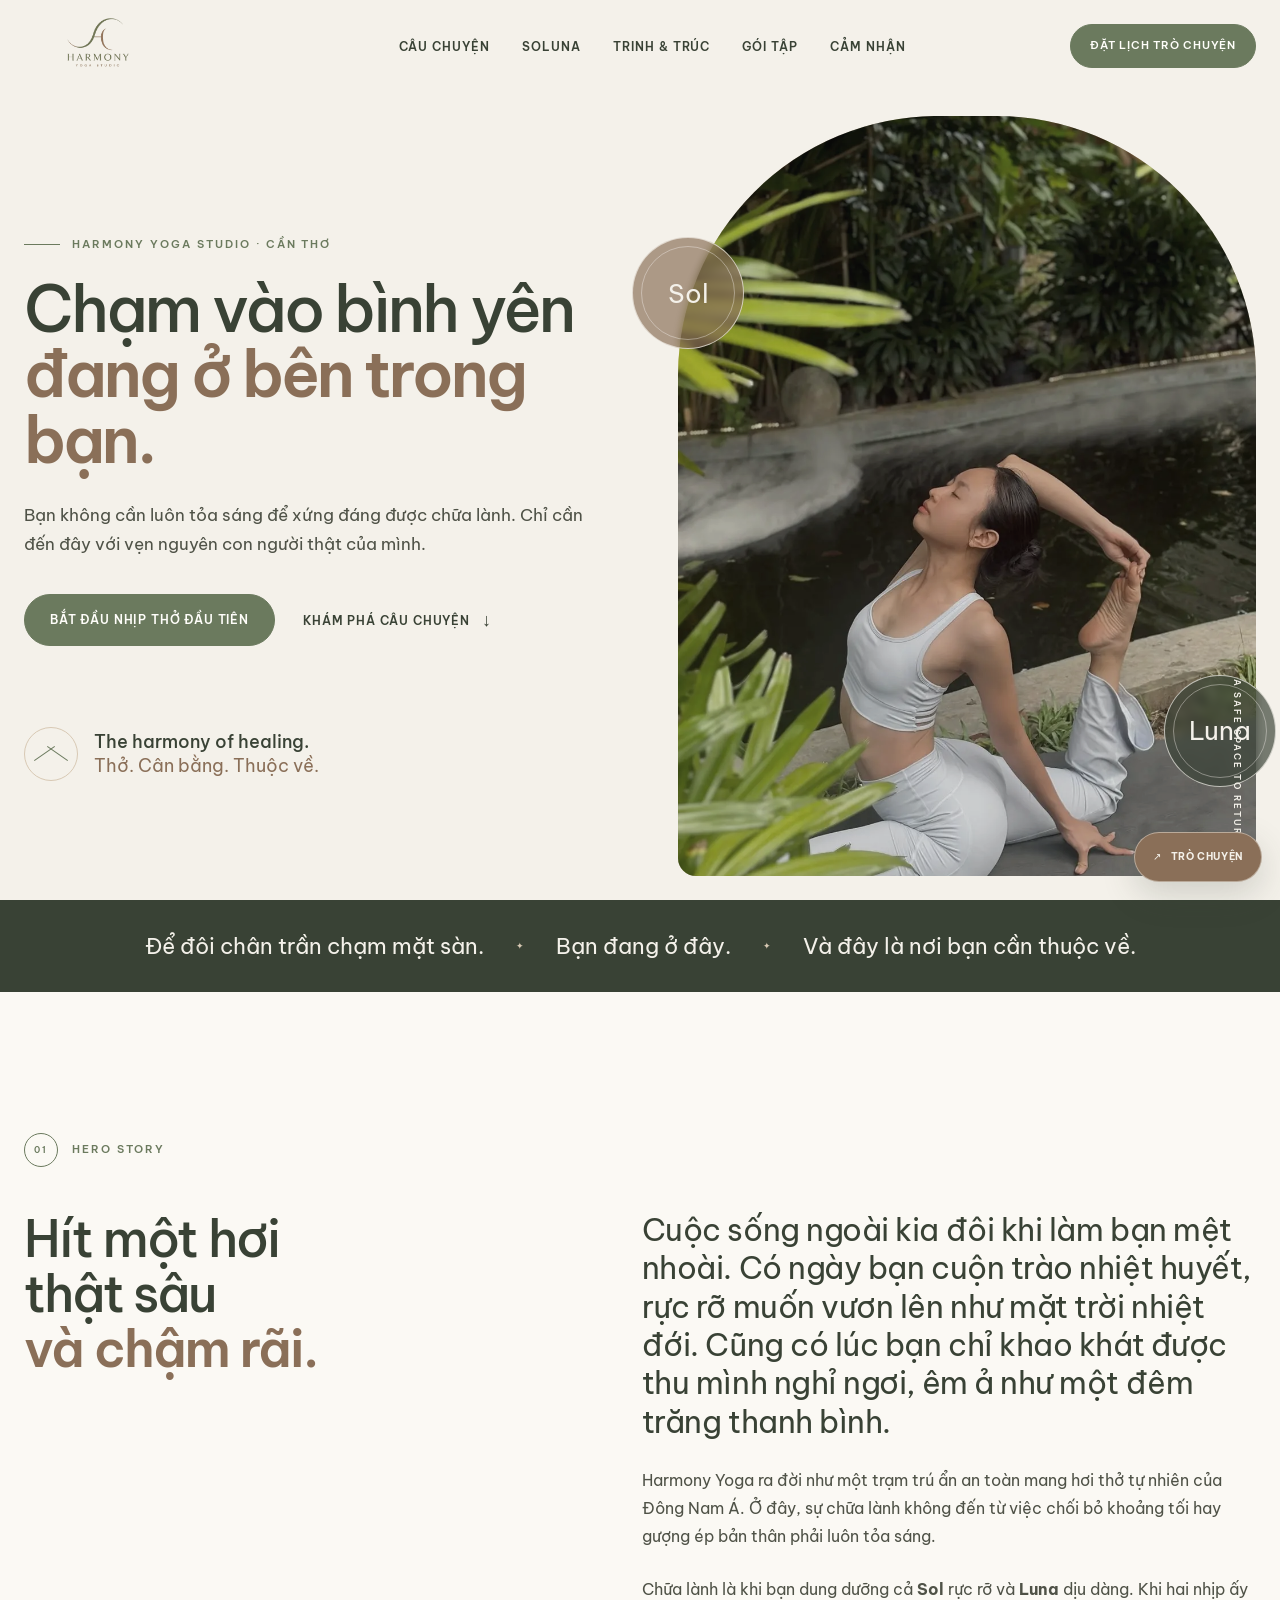
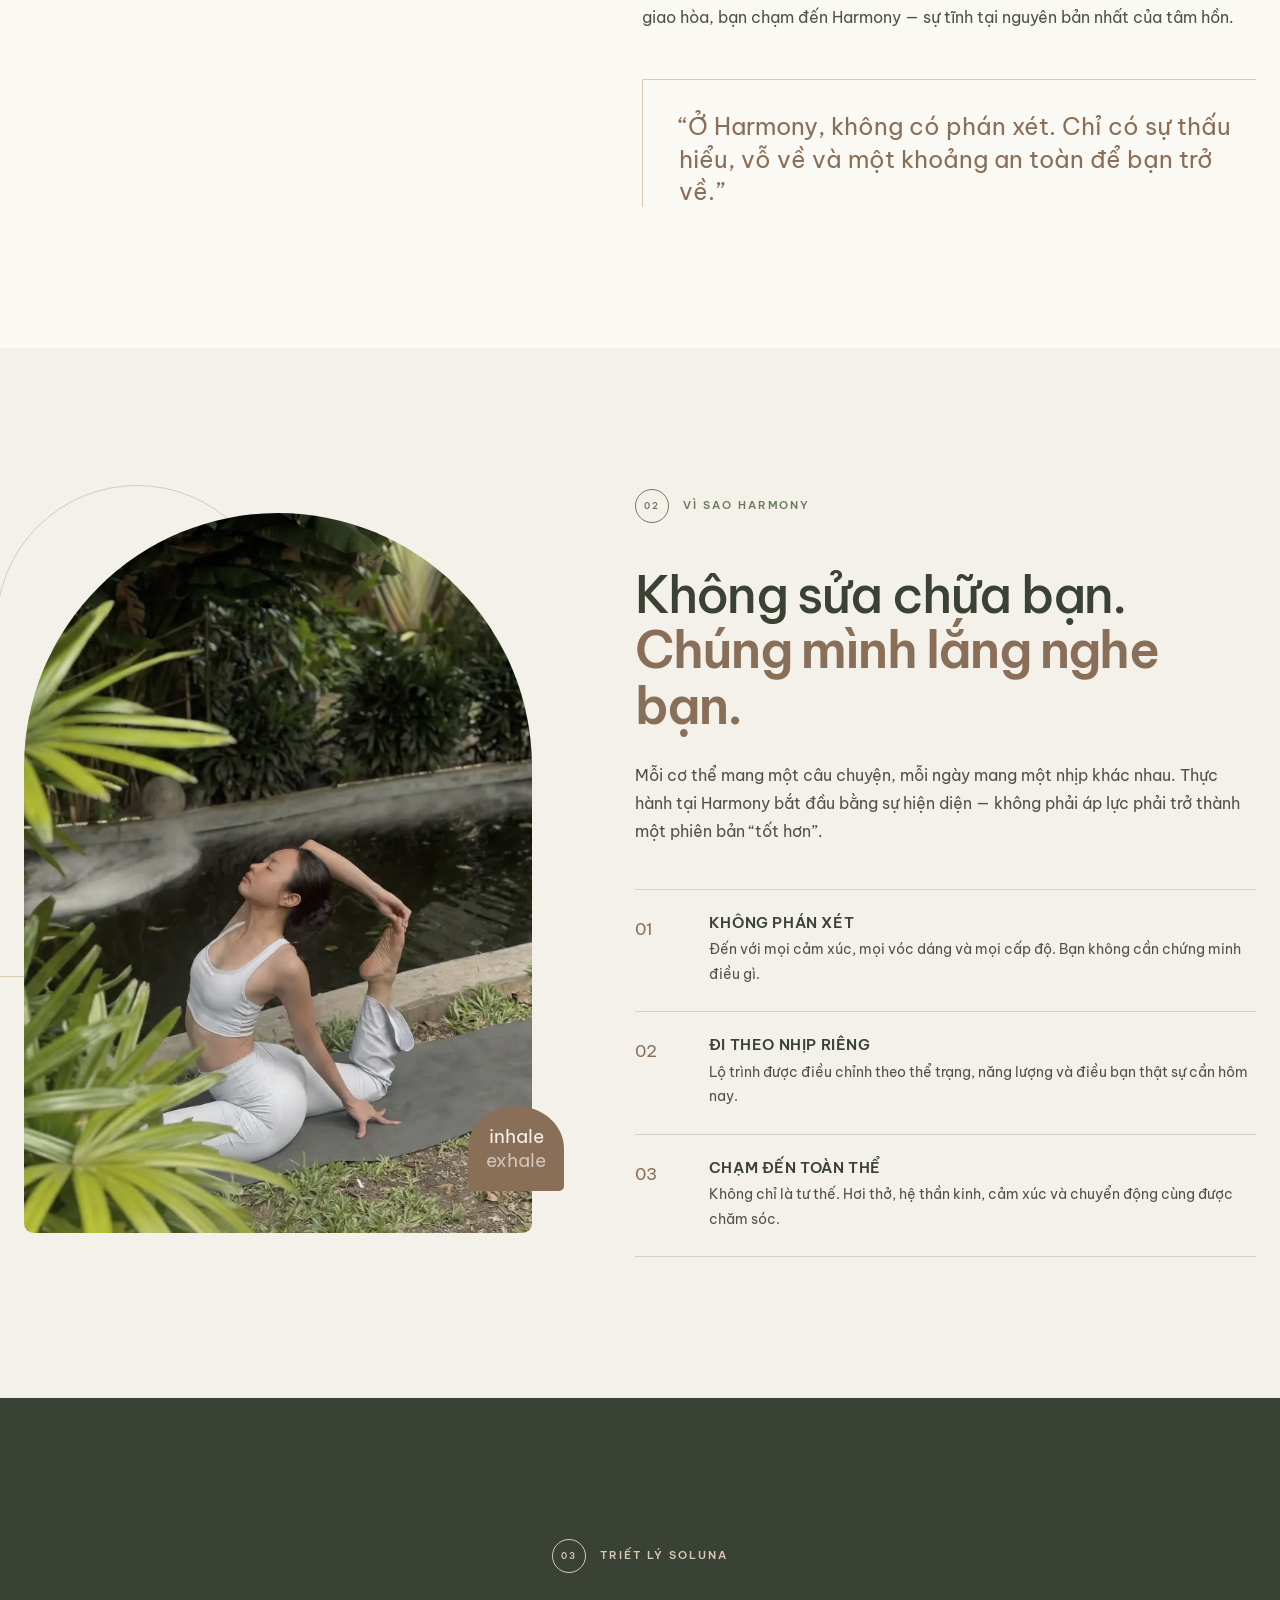
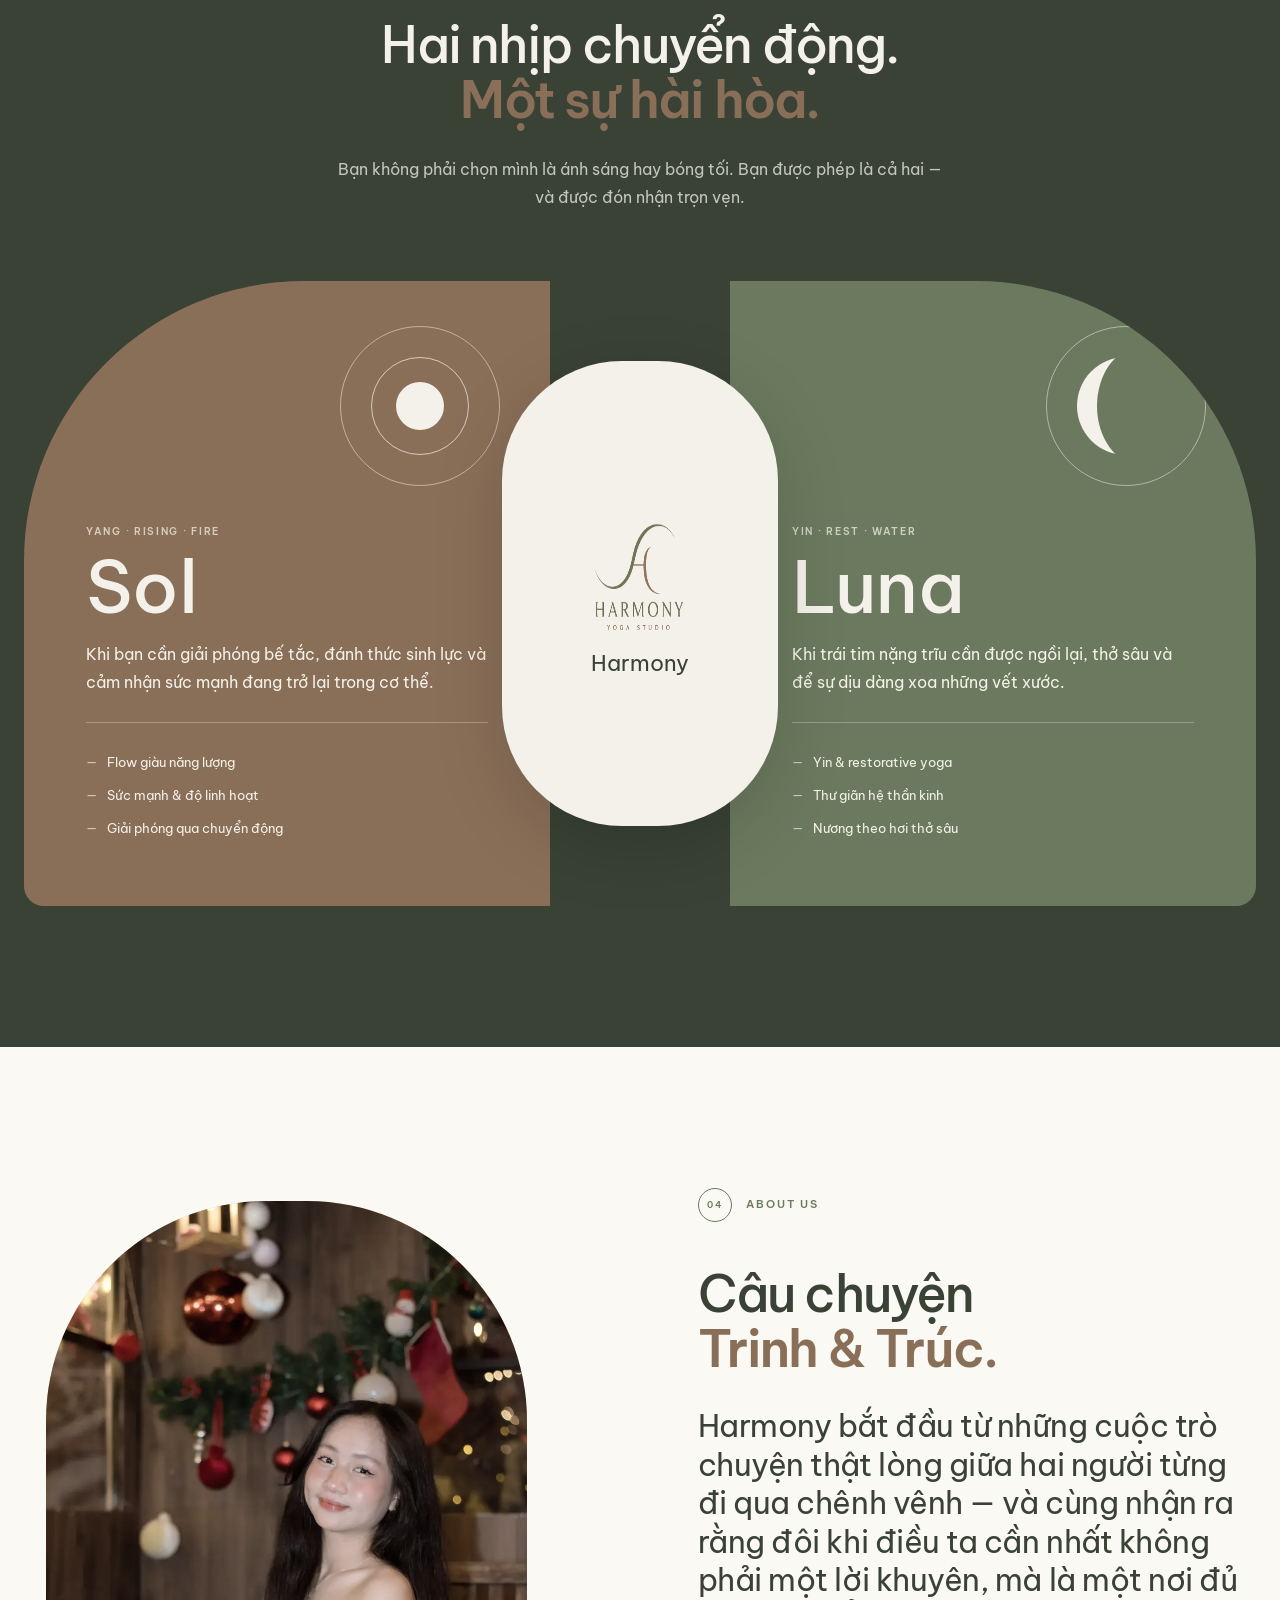
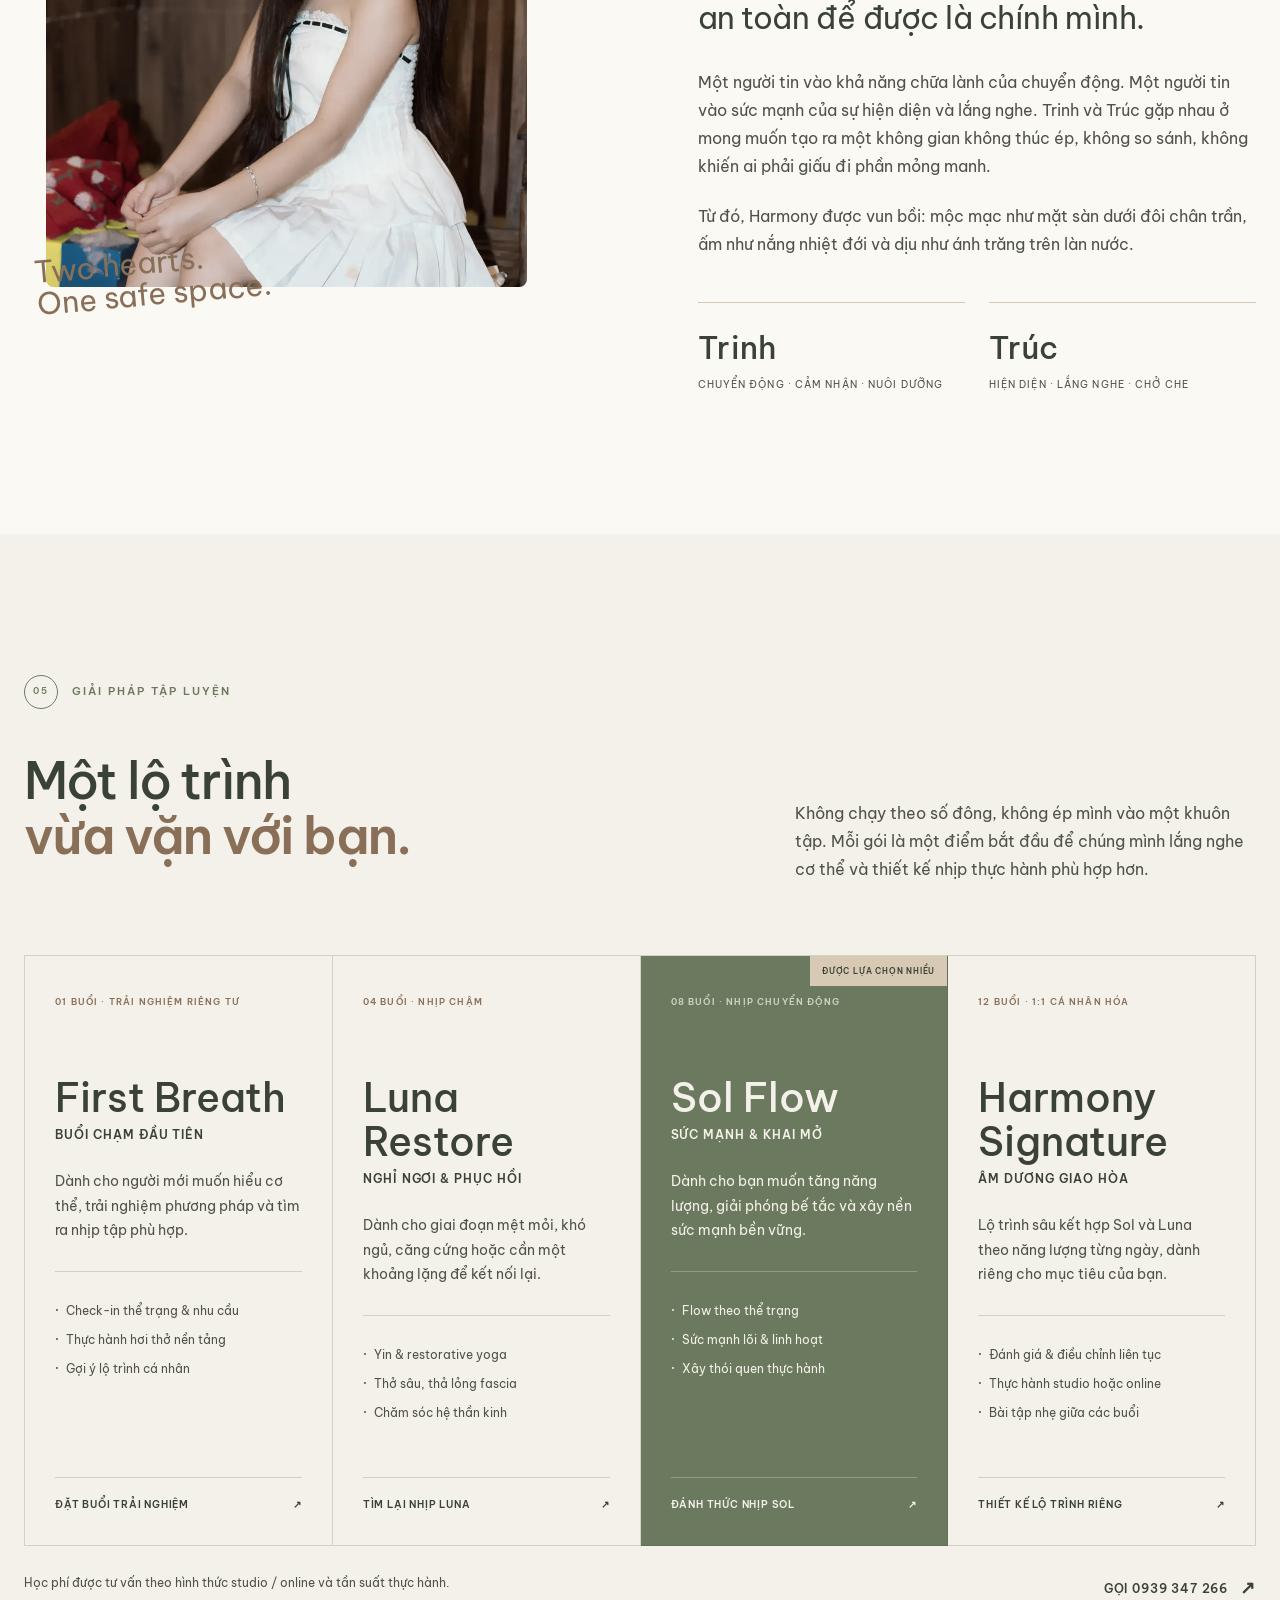
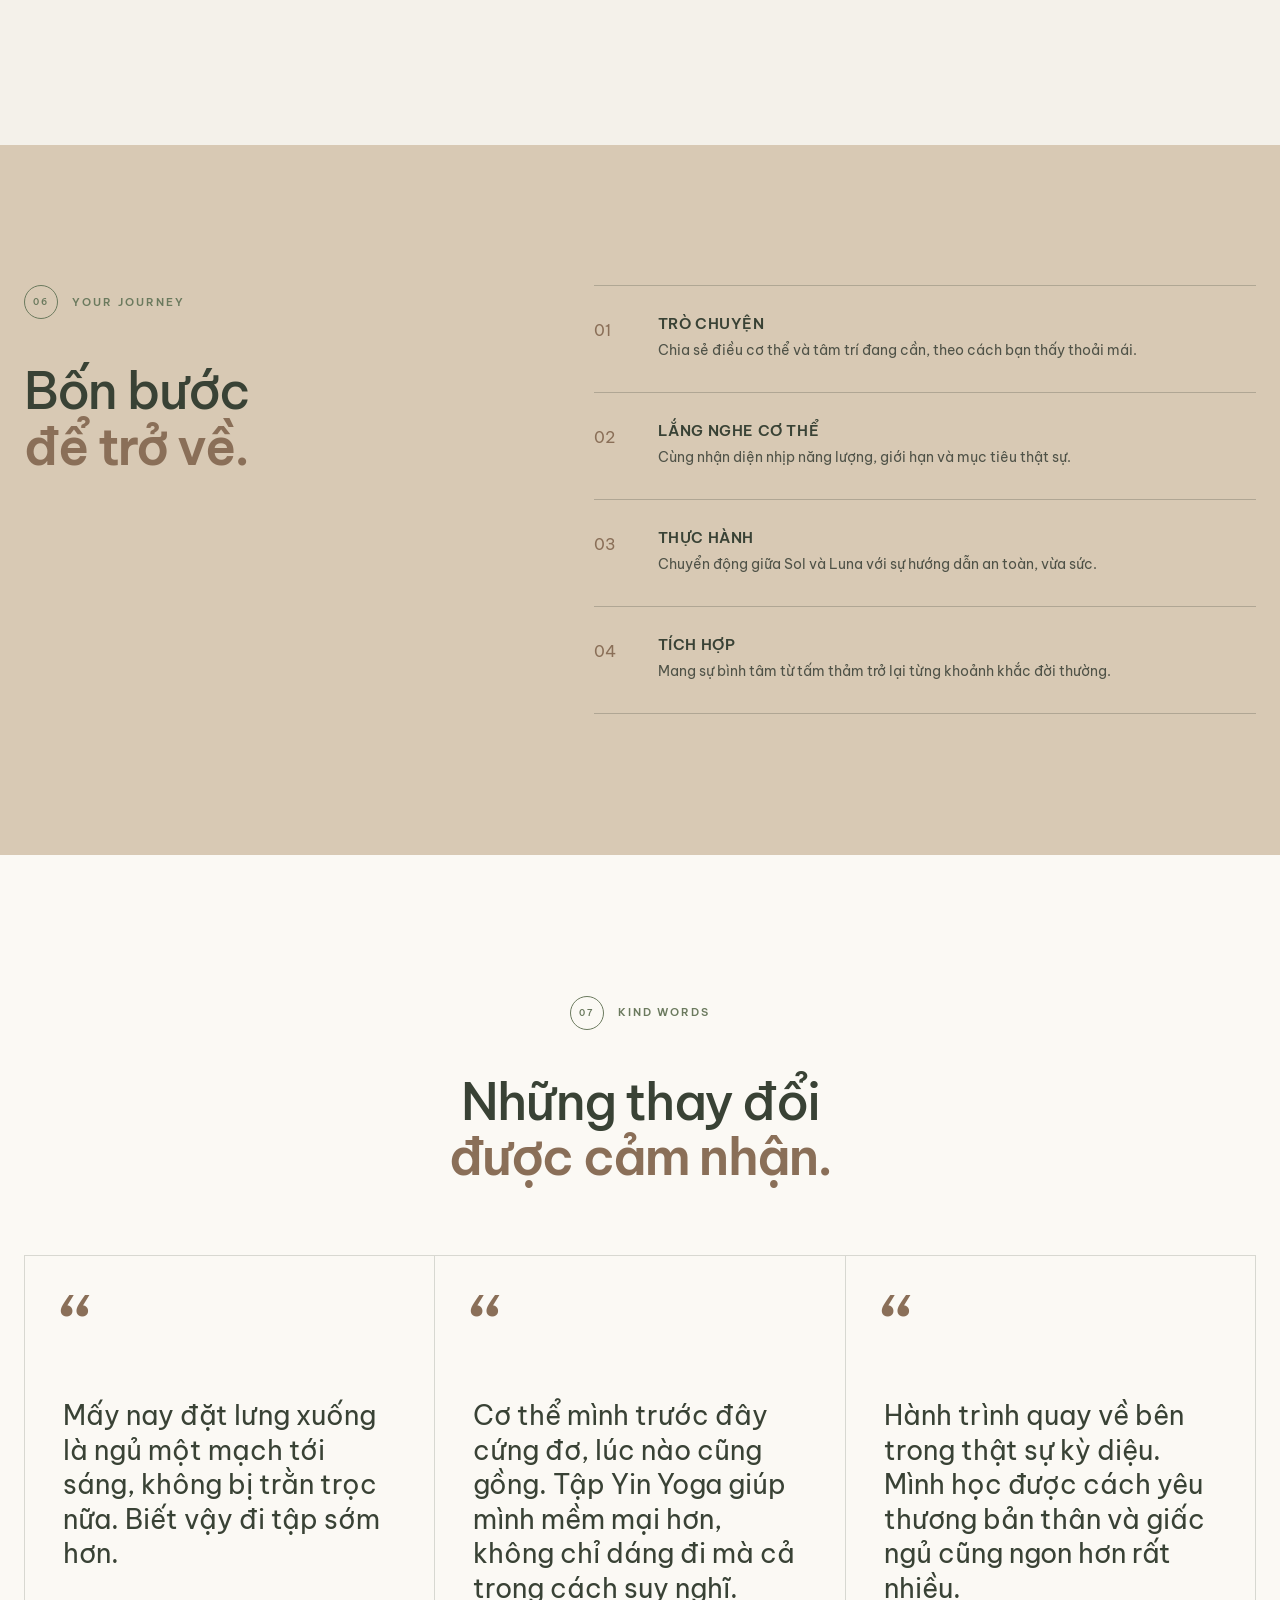
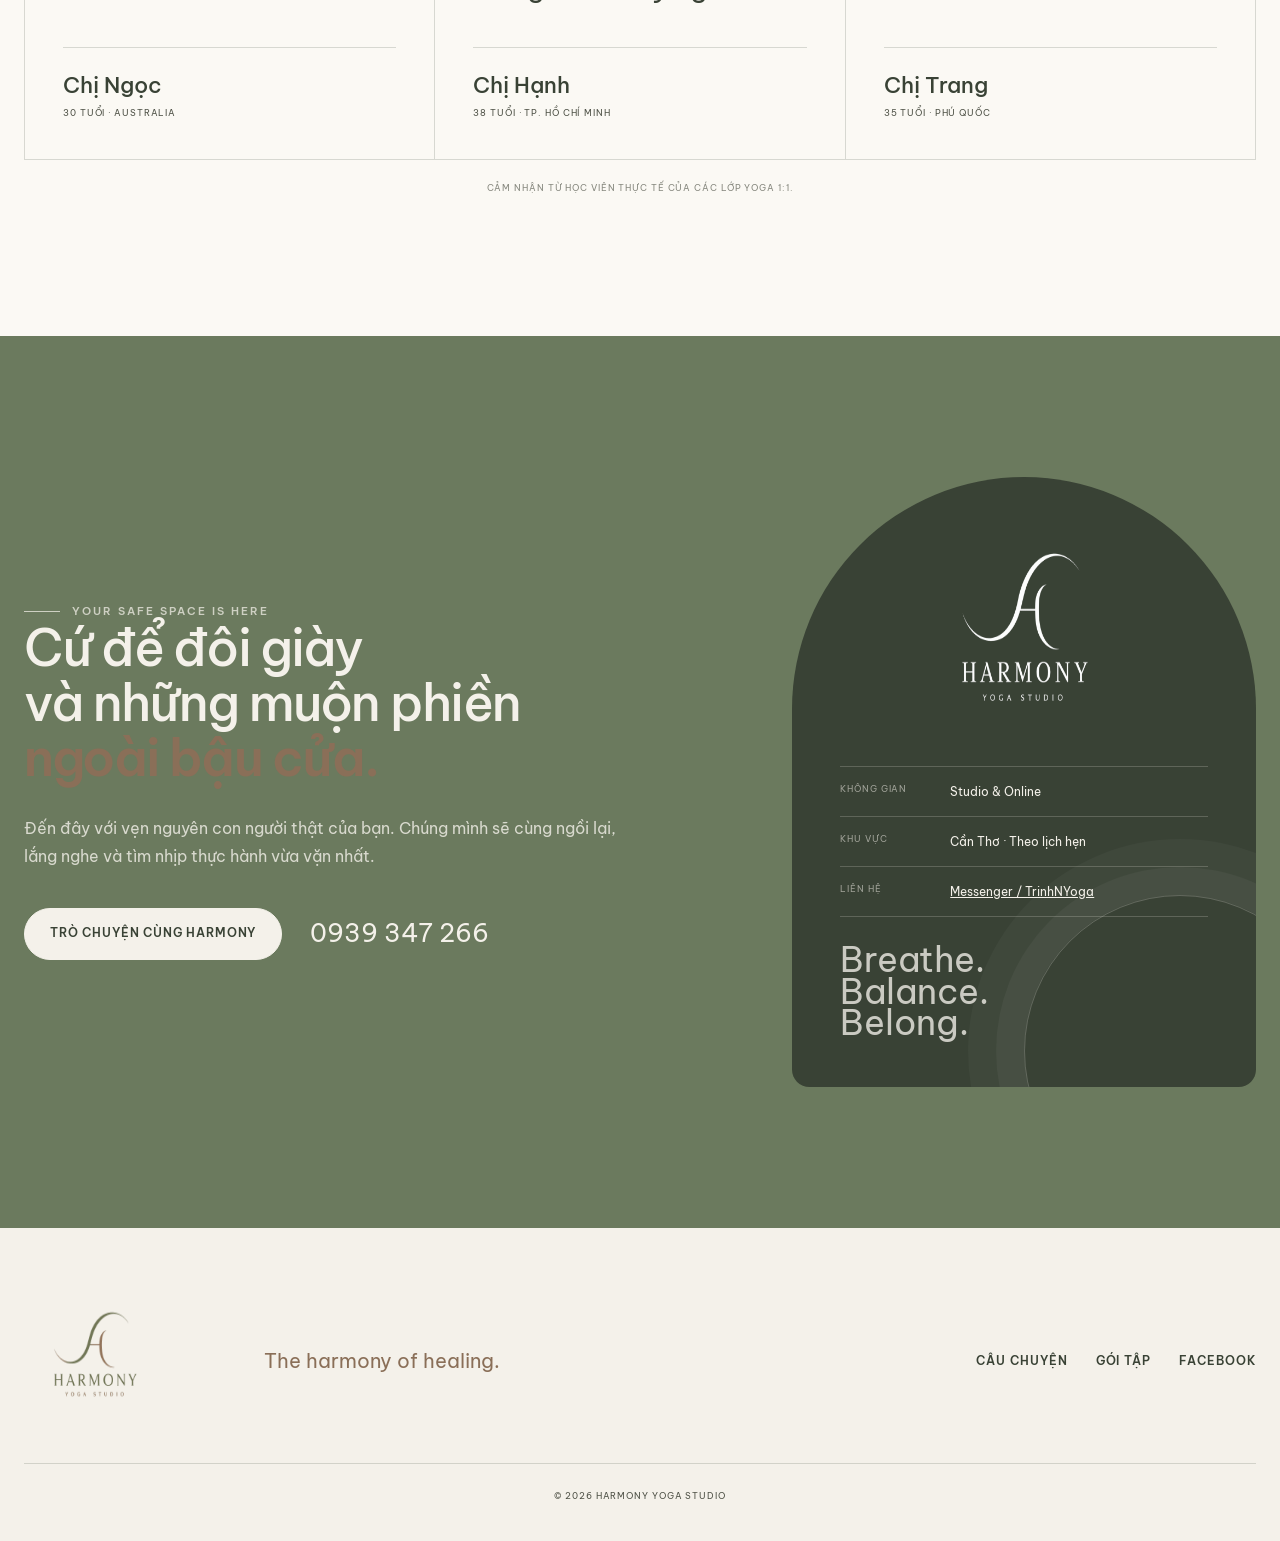
==== harmony-yoga-studio/index.html @ fa98ac78 "Move Harmony Yoga to correct route and update typography" ====
<!DOCTYPE html>
<html lang="vi">
<head>
  <meta charset="utf-8">
  <meta name="viewport" content="width=device-width, initial-scale=1">
  <meta name="theme-color" content="#6B7A5E">
  <meta name="robots" content="index, follow">

  <title>Harmony Yoga Studio | The harmony of healing</title>
  <meta name="description" content="Harmony Yoga là không gian chữa lành an toàn tại Cần Thơ, nơi Sol và Luna giao hòa qua yoga, hơi thở và những lộ trình tập luyện được thiết kế theo nhịp riêng của bạn.">
  <meta name="keywords" content="Harmony Yoga Studio, yoga chữa lành Cần Thơ, yoga 1 kèm 1, Yin Yoga, Soluna, yoga cho người mới">
  <link rel="canonical" href="https://diemtrinh.vercel.app/harmony-yoga-studio">

  <meta property="og:type" content="website">
  <meta property="og:locale" content="vi_VN">
  <meta property="og:title" content="Harmony Yoga Studio — The harmony of healing">
  <meta property="og:description" content="Một trạm trú ẩn an toàn để bạn thở, chuyển động và trở về với sự hài hòa bên trong.">
  <meta property="og:url" content="https://diemtrinh.vercel.app/harmony-yoga-studio">
  <meta property="og:image" content="https://raw.githubusercontent.com/bietdoitinhnhue/diemtrinh/main/harmony-yoga-studio/assets/harmony-meditation.webp">
  <meta name="twitter:card" content="summary_large_image">

  <link rel="icon" href="/harmony-yoga-studio/assets/harmony-logo-positive.png" type="image/png">
  <link rel="preconnect" href="https://fonts.googleapis.com">
  <link rel="preconnect" href="https://fonts.gstatic.com" crossorigin>
  <link href="https://fonts.googleapis.com/css2?family=Be+Vietnam+Pro:ital,wght@0,300;0,400;0,500;0,600;0,700;1,400;1,500&display=swap" rel="stylesheet">
  <link rel="stylesheet" href="/harmony-yoga-studio/styles.css">

  <script type="application/ld+json">
  {
    "@context": "https://schema.org",
    "@type": "HealthClub",
    "name": "Harmony Yoga Studio",
    "description": "Không gian yoga và chữa lành theo tinh thần Soluna, kết hợp nhịp chuyển động giàu năng lượng và thực hành phục hồi dịu dàng.",
    "url": "https://diemtrinh.vercel.app/harmony-yoga-studio",
    "telephone": "+84939347266",
    "image": "https://raw.githubusercontent.com/bietdoitinhnhue/diemtrinh/main/harmony-yoga-studio/assets/harmony-meditation.webp",
    "address": {
      "@type": "PostalAddress",
      "addressLocality": "Cần Thơ",
      "addressCountry": "VN"
    },
    "sameAs": ["https://www.facebook.com/TrinhNYoga"]
  }
  </script>
</head>
<body>
  <a class="skip-link" href="#main">Đi đến nội dung chính</a>

  <header class="site-header" data-header>
    <div class="header-inner">
      <a class="brand" href="#home" aria-label="Harmony Yoga Studio - về đầu trang">
        <img src="/harmony-yoga-studio/assets/harmony-logo-positive.png" alt="Harmony Yoga Studio" width="180" height="118">
      </a>

      <nav class="desktop-nav" aria-label="Điều hướng chính">
        <a href="#story">Câu chuyện</a>
        <a href="#soluna">Soluna</a>
        <a href="#about">Trinh &amp; Trúc</a>
        <a href="#practice">Gói tập</a>
        <a href="#voices">Cảm nhận</a>
      </nav>

      <a class="button button-small header-cta" href="https://m.me/TrinhNYoga" target="_blank" rel="noopener noreferrer">Đặt lịch trò chuyện</a>

      <button class="menu-button" type="button" aria-expanded="false" aria-controls="mobile-menu" data-menu-button>
        <span class="sr-only">Mở menu</span>
        <span></span><span></span>
      </button>
    </div>

    <div class="mobile-menu" id="mobile-menu" data-mobile-menu>
      <a href="#story">Câu chuyện</a>
      <a href="#soluna">Soluna</a>
      <a href="#about">Trinh &amp; Trúc</a>
      <a href="#practice">Gói tập</a>
      <a href="#voices">Cảm nhận</a>
      <a class="button" href="https://m.me/TrinhNYoga" target="_blank" rel="noopener noreferrer">Đặt lịch trò chuyện</a>
    </div>
  </header>

  <main id="main">
    <section class="hero" id="home">
      <div class="hero-copy reveal">
        <p class="eyebrow"><span></span> Harmony Yoga Studio · Cần Thơ</p>
        <h1>Chạm vào bình yên<br><em>đang ở bên trong bạn.</em></h1>
        <p class="hero-lead">Bạn không cần luôn tỏa sáng để xứng đáng được chữa lành. Chỉ cần đến đây với vẹn nguyên con người thật của mình.</p>
        <div class="hero-actions">
          <a class="button" href="https://m.me/TrinhNYoga" target="_blank" rel="noopener noreferrer">Bắt đầu nhịp thở đầu tiên</a>
          <a class="text-link" href="#story">Khám phá câu chuyện <span aria-hidden="true">↓</span></a>
        </div>
        <div class="hero-note">
          <span class="breath-mark" aria-hidden="true"></span>
          <p><strong>The harmony of healing.</strong><br>Thở. Cân bằng. Thuộc về.</p>
        </div>
      </div>

      <div class="hero-visual reveal reveal-delay">
        <div class="hero-image-wrap">
          <img src="/harmony-yoga-studio/assets/harmony-hero.webp" alt="Thực hành yoga giữa không gian cây xanh" width="1200" height="1800" fetchpriority="high">
          <div class="image-wash" aria-hidden="true"></div>
        </div>
        <div class="orbit orbit-sol" aria-hidden="true"><span>Sol</span></div>
        <div class="orbit orbit-luna" aria-hidden="true"><span>Luna</span></div>
        <p class="vertical-caption">A SAFE SPACE TO RETURN</p>
      </div>
    </section>

    <section class="intro-strip" aria-label="Tuyên ngôn Harmony">
      <p>Để đôi chân trần chạm mặt sàn.</p>
      <span aria-hidden="true">✦</span>
      <p>Bạn đang ở đây.</p>
      <span aria-hidden="true">✦</span>
      <p>Và đây là nơi bạn cần thuộc về.</p>
    </section>

    <section class="story section" id="story">
      <div class="section-kicker reveal"><span>01</span> Hero story</div>
      <div class="story-grid">
        <div class="story-heading reveal">
          <h2>Hít một hơi<br>thật sâu<br><em>và chậm rãi.</em></h2>
        </div>
        <div class="story-copy reveal reveal-delay">
          <p class="lead-paragraph">Cuộc sống ngoài kia đôi khi làm bạn mệt nhoài. Có ngày bạn cuộn trào nhiệt huyết, rực rỡ muốn vươn lên như mặt trời nhiệt đới. Cũng có lúc bạn chỉ khao khát được thu mình nghỉ ngơi, êm ả như một đêm trăng thanh bình.</p>
          <p>Harmony Yoga ra đời như một trạm trú ẩn an toàn mang hơi thở tự nhiên của Đông Nam Á. Ở đây, sự chữa lành không đến từ việc chối bỏ khoảng tối hay gượng ép bản thân phải luôn tỏa sáng.</p>
          <p>Chữa lành là khi bạn dung dưỡng cả <strong>Sol</strong> rực rỡ và <strong>Luna</strong> dịu dàng. Khi hai nhịp ấy giao hòa, bạn chạm đến Harmony — sự tĩnh tại nguyên bản nhất của tâm hồn.</p>
          <blockquote>“Ở Harmony, không có phán xét. Chỉ có sự thấu hiểu, vỗ về và một khoảng an toàn để bạn trở về.”</blockquote>
        </div>
      </div>
    </section>

    <section class="why section" id="why">
      <div class="why-image reveal">
        <img src="/harmony-yoga-studio/assets/harmony-meditation.webp" alt="Ngồi thiền giữa khu vườn tự nhiên" width="1400" height="1400" loading="lazy">
        <div class="why-image-note"><span>inhale</span><span>exhale</span></div>
      </div>
      <div class="why-content">
        <div class="section-kicker reveal"><span>02</span> Vì sao Harmony</div>
        <h2 class="reveal">Không sửa chữa bạn.<br><em>Chúng mình lắng nghe bạn.</em></h2>
        <p class="why-intro reveal">Mỗi cơ thể mang một câu chuyện, mỗi ngày mang một nhịp khác nhau. Thực hành tại Harmony bắt đầu bằng sự hiện diện — không phải áp lực phải trở thành một phiên bản “tốt hơn”.</p>

        <div class="values-list">
          <article class="value reveal">
            <span class="value-number">01</span>
            <div><h3>Không phán xét</h3><p>Đến với mọi cảm xúc, mọi vóc dáng và mọi cấp độ. Bạn không cần chứng minh điều gì.</p></div>
          </article>
          <article class="value reveal">
            <span class="value-number">02</span>
            <div><h3>Đi theo nhịp riêng</h3><p>Lộ trình được điều chỉnh theo thể trạng, năng lượng và điều bạn thật sự cần hôm nay.</p></div>
          </article>
          <article class="value reveal">
            <span class="value-number">03</span>
            <div><h3>Chạm đến toàn thể</h3><p>Không chỉ là tư thế. Hơi thở, hệ thần kinh, cảm xúc và chuyển động cùng được chăm sóc.</p></div>
          </article>
        </div>
      </div>
    </section>

    <section class="soluna section" id="soluna">
      <div class="soluna-heading reveal">
        <div class="section-kicker"><span>03</span> Triết lý Soluna</div>
        <h2>Hai nhịp chuyển động.<br><em>Một sự hài hòa.</em></h2>
        <p>Bạn không phải chọn mình là ánh sáng hay bóng tối. Bạn được phép là cả hai — và được đón nhận trọn vẹn.</p>
      </div>

      <div class="soluna-panels">
        <article class="energy-panel panel-sol reveal">
          <div class="celestial sun" aria-hidden="true"><span></span></div>
          <p class="panel-label">Yang · Rising · Fire</p>
          <h3>Sol</h3>
          <p>Khi bạn cần giải phóng bế tắc, đánh thức sinh lực và cảm nhận sức mạnh đang trở lại trong cơ thể.</p>
          <ul>
            <li>Flow giàu năng lượng</li>
            <li>Sức mạnh &amp; độ linh hoạt</li>
            <li>Giải phóng qua chuyển động</li>
          </ul>
        </article>

        <div class="soluna-center reveal" aria-hidden="true">
          <img src="/harmony-yoga-studio/assets/harmony-logo-positive.png" alt="" width="240" height="158" loading="lazy">
          <span>Harmony</span>
        </div>

        <article class="energy-panel panel-luna reveal reveal-delay">
          <div class="celestial moon" aria-hidden="true"><span></span></div>
          <p class="panel-label">Yin · Rest · Water</p>
          <h3>Luna</h3>
          <p>Khi trái tim nặng trĩu cần được ngồi lại, thở sâu và để sự dịu dàng xoa những vết xước.</p>
          <ul>
            <li>Yin &amp; restorative yoga</li>
            <li>Thư giãn hệ thần kinh</li>
            <li>Nương theo hơi thở sâu</li>
          </ul>
        </article>
      </div>
    </section>

    <section class="about section" id="about">
      <div class="about-collage reveal">
        <div class="portrait portrait-main"><img src="/harmony-yoga-studio/assets/trinh-portrait.webp" alt="Chân dung người sáng lập Harmony Yoga" width="900" height="1200" loading="lazy"></div>
        <p class="collage-note">Two hearts.<br>One safe space.</p>
      </div>

      <div class="about-copy">
        <div class="section-kicker reveal"><span>04</span> About us</div>
        <h2 class="reveal">Câu chuyện<br><em>Trinh &amp; Trúc.</em></h2>
        <p class="lead-paragraph reveal">Harmony bắt đầu từ những cuộc trò chuyện thật lòng giữa hai người từng đi qua chênh vênh — và cùng nhận ra rằng đôi khi điều ta cần nhất không phải một lời khuyên, mà là một nơi đủ an toàn để được là chính mình.</p>
        <p class="reveal">Một người tin vào khả năng chữa lành của chuyển động. Một người tin vào sức mạnh của sự hiện diện và lắng nghe. Trinh và Trúc gặp nhau ở mong muốn tạo ra một không gian không thúc ép, không so sánh, không khiến ai phải giấu đi phần mỏng manh.</p>
        <p class="reveal">Từ đó, Harmony được vun bồi: mộc mạc như mặt sàn dưới đôi chân trần, ấm như nắng nhiệt đới và dịu như ánh trăng trên làn nước.</p>

        <div class="founder-signatures reveal">
          <div><strong>Trinh</strong><span>Chuyển động · Cảm nhận · Nuôi dưỡng</span></div>
          <div><strong>Trúc</strong><span>Hiện diện · Lắng nghe · Chở che</span></div>
        </div>
      </div>
    </section>

    <section class="practice section" id="practice">
      <div class="practice-header reveal">
        <div>
          <div class="section-kicker"><span>05</span> Giải pháp tập luyện</div>
          <h2>Một lộ trình<br><em>vừa vặn với bạn.</em></h2>
        </div>
        <p>Không chạy theo số đông, không ép mình vào một khuôn tập. Mỗi gói là một điểm bắt đầu để chúng mình lắng nghe cơ thể và thiết kế nhịp thực hành phù hợp hơn.</p>
      </div>

      <div class="program-grid">
        <article class="program-card reveal">
          <p class="program-meta">01 buổi · Trải nghiệm riêng tư</p>
          <h3>First Breath</h3>
          <p class="program-subtitle">Buổi chạm đầu tiên</p>
          <p>Dành cho người mới muốn hiểu cơ thể, trải nghiệm phương pháp và tìm ra nhịp tập phù hợp.</p>
          <ul>
            <li>Check-in thể trạng &amp; nhu cầu</li>
            <li>Thực hành hơi thở nền tảng</li>
            <li>Gợi ý lộ trình cá nhân</li>
          </ul>
          <a href="https://m.me/TrinhNYoga" target="_blank" rel="noopener noreferrer">Đặt buổi trải nghiệm <span>↗</span></a>
        </article>

        <article class="program-card reveal">
          <p class="program-meta">04 buổi · Nhịp chậm</p>
          <h3>Luna Restore</h3>
          <p class="program-subtitle">Nghỉ ngơi &amp; phục hồi</p>
          <p>Dành cho giai đoạn mệt mỏi, khó ngủ, căng cứng hoặc cần một khoảng lặng để kết nối lại.</p>
          <ul>
            <li>Yin &amp; restorative yoga</li>
            <li>Thở sâu, thả lỏng fascia</li>
            <li>Chăm sóc hệ thần kinh</li>
          </ul>
          <a href="https://m.me/TrinhNYoga" target="_blank" rel="noopener noreferrer">Tìm lại nhịp Luna <span>↗</span></a>
        </article>

        <article class="program-card program-featured reveal">
          <p class="program-badge">Được lựa chọn nhiều</p>
          <p class="program-meta">08 buổi · Nhịp chuyển động</p>
          <h3>Sol Flow</h3>
          <p class="program-subtitle">Sức mạnh &amp; khai mở</p>
          <p>Dành cho bạn muốn tăng năng lượng, giải phóng bế tắc và xây nền sức mạnh bền vững.</p>
          <ul>
            <li>Flow theo thể trạng</li>
            <li>Sức mạnh lõi &amp; linh hoạt</li>
            <li>Xây thói quen thực hành</li>
          </ul>
          <a href="https://m.me/TrinhNYoga" target="_blank" rel="noopener noreferrer">Đánh thức nhịp Sol <span>↗</span></a>
        </article>

        <article class="program-card reveal">
          <p class="program-meta">12 buổi · 1:1 cá nhân hóa</p>
          <h3>Harmony Signature</h3>
          <p class="program-subtitle">Âm Dương giao hòa</p>
          <p>Lộ trình sâu kết hợp Sol và Luna theo năng lượng từng ngày, dành riêng cho mục tiêu của bạn.</p>
          <ul>
            <li>Đánh giá &amp; điều chỉnh liên tục</li>
            <li>Thực hành studio hoặc online</li>
            <li>Bài tập nhẹ giữa các buổi</li>
          </ul>
          <a href="https://m.me/TrinhNYoga" target="_blank" rel="noopener noreferrer">Thiết kế lộ trình riêng <span>↗</span></a>
        </article>
      </div>

      <div class="pricing-note reveal">
        <span>Học phí được tư vấn theo hình thức studio / online và tần suất thực hành.</span>
        <a class="text-link" href="tel:+84939347266">Gọi&nbsp;0939&nbsp;347&nbsp;266 <span aria-hidden="true">↗</span></a>
      </div>
    </section>

    <section class="journey section" aria-labelledby="journey-title">
      <div class="journey-heading reveal">
        <div class="section-kicker"><span>06</span> Your journey</div>
        <h2 id="journey-title">Bốn bước<br><em>để trở về.</em></h2>
      </div>
      <ol class="journey-list">
        <li class="reveal"><span>01</span><div><h3>Trò chuyện</h3><p>Chia sẻ điều cơ thể và tâm trí đang cần, theo cách bạn thấy thoải mái.</p></div></li>
        <li class="reveal"><span>02</span><div><h3>Lắng nghe cơ thể</h3><p>Cùng nhận diện nhịp năng lượng, giới hạn và mục tiêu thật sự.</p></div></li>
        <li class="reveal"><span>03</span><div><h3>Thực hành</h3><p>Chuyển động giữa Sol và Luna với sự hướng dẫn an toàn, vừa sức.</p></div></li>
        <li class="reveal"><span>04</span><div><h3>Tích hợp</h3><p>Mang sự bình tâm từ tấm thảm trở lại từng khoảnh khắc đời thường.</p></div></li>
      </ol>
    </section>

    <section class="voices section" id="voices">
      <div class="voices-header reveal">
        <div class="section-kicker"><span>07</span> Kind words</div>
        <h2>Những thay đổi<br><em>được cảm nhận.</em></h2>
      </div>

      <div class="testimonial-grid">
        <figure class="testimonial reveal">
          <div class="quote-mark">“</div>
          <blockquote>Mấy nay đặt lưng xuống là ngủ một mạch tới sáng, không bị trằn trọc nữa. Biết vậy đi tập sớm hơn.</blockquote>
          <figcaption><strong>Chị Ngọc</strong><span>30 tuổi · Australia</span></figcaption>
        </figure>
        <figure class="testimonial reveal">
          <div class="quote-mark">“</div>
          <blockquote>Cơ thể mình trước đây cứng đơ, lúc nào cũng gồng. Tập Yin Yoga giúp mình mềm mại hơn, không chỉ dáng đi mà cả trong cách suy nghĩ.</blockquote>
          <figcaption><strong>Chị Hạnh</strong><span>38 tuổi · TP. Hồ Chí Minh</span></figcaption>
        </figure>
        <figure class="testimonial reveal">
          <div class="quote-mark">“</div>
          <blockquote>Hành trình quay về bên trong thật sự kỳ diệu. Mình học được cách yêu thương bản thân và giấc ngủ cũng ngon hơn rất nhiều.</blockquote>
          <figcaption><strong>Chị Trang</strong><span>35 tuổi · Phú Quốc</span></figcaption>
        </figure>
      </div>
      <p class="testimonial-source">Cảm nhận từ học viên thực tế của các lớp yoga 1:1.</p>
    </section>

    <section class="contact section" id="contact">
      <div class="contact-inner">
        <div class="contact-copy reveal">
          <p class="eyebrow light"><span></span> Your safe space is here</p>
          <h2>Cứ để đôi giày<br>và những muộn phiền<br><em>ngoài bậu cửa.</em></h2>
          <p>Đến đây với vẹn nguyên con người thật của bạn. Chúng mình sẽ cùng ngồi lại, lắng nghe và tìm nhịp thực hành vừa vặn nhất.</p>
          <div class="contact-actions">
            <a class="button button-light" href="https://m.me/TrinhNYoga" target="_blank" rel="noopener noreferrer">Trò chuyện cùng Harmony</a>
            <a class="contact-phone" href="tel:+84939347266">0939&nbsp;347&nbsp;266</a>
          </div>
        </div>

        <div class="contact-card reveal reveal-delay">
          <img src="/harmony-yoga-studio/assets/harmony-logo-reverse.png" alt="Harmony Yoga Studio" width="300" height="197" loading="lazy">
          <div class="contact-details">
            <p><span>Không gian</span>Studio &amp; Online</p>
            <p><span>Khu vực</span>Cần Thơ · Theo lịch hẹn</p>
            <p><span>Liên hệ</span><a href="https://m.me/TrinhNYoga" target="_blank" rel="noopener noreferrer">Messenger / TrinhNYoga</a></p>
          </div>
          <p class="contact-mantra">Breathe.<br>Balance.<br>Belong.</p>
        </div>
      </div>
    </section>
  </main>

  <footer>
    <div class="footer-inner">
      <img src="/harmony-yoga-studio/assets/harmony-logo-positive.png" alt="Harmony Yoga Studio" width="190" height="125" loading="lazy">
      <p>The harmony of healing.</p>
      <div class="footer-links">
        <a href="#story">Câu chuyện</a>
        <a href="#practice">Gói tập</a>
        <a href="https://www.facebook.com/TrinhNYoga" target="_blank" rel="noopener noreferrer">Facebook</a>
      </div>
      <p class="copyright">© <span data-year></span> Harmony Yoga Studio</p>
    </div>
  </footer>

  <a class="floating-contact" href="https://m.me/TrinhNYoga" target="_blank" rel="noopener noreferrer" aria-label="Nhắn tin cho Harmony Yoga">
    <span aria-hidden="true">↗</span><strong>Trò chuyện</strong>
  </a>

  <script src="/harmony-yoga-studio/script.js"></script>
</body>
</html>
---- harmony-yoga-studio/styles.css ----
:root {
  --moss: #6B7A5E;
  --brown: #8A6F58;
  --ivory: #F4F1EA;
  --deep: #394235;
  --sand: #D8C9B4;
  --charcoal: #4F5247;
  --paper: #FBF9F4;
  --white: #FFFEFA;
  --border: rgba(57, 66, 53, 0.18);
  --serif: "Be Vietnam Pro", Arial, sans-serif;
  --sans: "Be Vietnam Pro", Arial, sans-serif;
  --container: min(1240px, calc(100vw - 48px));
}

* { box-sizing: border-box; }

html { scroll-behavior: smooth; }

body {
  margin: 0;
  color: var(--charcoal);
  background: var(--ivory);
  font-family: var(--sans);
  font-size: 16px;
  line-height: 1.75;
  -webkit-font-smoothing: antialiased;
}

body.menu-open { overflow: hidden; }

img { display: block; max-width: 100%; }
a { color: inherit; }
button, a { -webkit-tap-highlight-color: transparent; }
::selection { color: var(--white); background: var(--moss); }

.sr-only {
  position: absolute;
  width: 1px;
  height: 1px;
  padding: 0;
  margin: -1px;
  overflow: hidden;
  clip: rect(0, 0, 0, 0);
  white-space: nowrap;
  border: 0;
}

.skip-link {
  position: fixed;
  top: 10px;
  left: 10px;
  z-index: 999;
  padding: 10px 16px;
  color: var(--white);
  background: var(--deep);
  transform: translateY(-160%);
  transition: transform .2s ease;
}

.skip-link:focus { transform: translateY(0); }

.site-header {
  position: fixed;
  top: 0;
  right: 0;
  left: 0;
  z-index: 100;
  border-bottom: 1px solid transparent;
  transition: background .25s ease, border-color .25s ease, box-shadow .25s ease;
}

.site-header.is-scrolled {
  background: rgba(244, 241, 234, .92);
  border-color: var(--border);
  box-shadow: 0 8px 28px rgba(57, 66, 53, .05);
  backdrop-filter: blur(14px);
}

.header-inner {
  width: var(--container);
  height: 92px;
  margin: 0 auto;
  display: grid;
  grid-template-columns: 210px 1fr auto;
  align-items: center;
  gap: 28px;
}

.brand { width: 150px; }
.brand img { width: 100%; height: 72px; object-fit: contain; }

.desktop-nav {
  display: flex;
  justify-content: center;
  align-items: center;
  gap: clamp(20px, 2.5vw, 38px);
}

.desktop-nav a, .footer-links a {
  position: relative;
  text-decoration: none;
  color: var(--deep);
  font-size: 12px;
  font-weight: 600;
  letter-spacing: .08em;
  text-transform: uppercase;
}

.desktop-nav a::after, .footer-links a::after {
  content: "";
  position: absolute;
  right: 0;
  bottom: -7px;
  left: 0;
  height: 1px;
  background: currentColor;
  transform: scaleX(0);
  transform-origin: right;
  transition: transform .25s ease;
}

.desktop-nav a:hover::after, .desktop-nav a:focus-visible::after,
.footer-links a:hover::after, .footer-links a:focus-visible::after {
  transform: scaleX(1);
  transform-origin: left;
}

.button {
  display: inline-flex;
  min-height: 52px;
  padding: 0 25px;
  align-items: center;
  justify-content: center;
  color: var(--white);
  background: var(--moss);
  border: 1px solid var(--moss);
  border-radius: 999px;
  font-size: 12px;
  font-weight: 600;
  letter-spacing: .07em;
  line-height: 1.2;
  text-align: center;
  text-decoration: none;
  text-transform: uppercase;
  transition: color .25s ease, background .25s ease, border-color .25s ease, transform .25s ease;
}

.button:hover { color: var(--white); background: var(--deep); border-color: var(--deep); transform: translateY(-2px); }
.button:focus-visible, a:focus-visible, button:focus-visible { outline: 2px solid var(--brown); outline-offset: 4px; }
.button-small { min-height: 44px; padding: 0 19px; font-size: 11px; }
.button-light { color: var(--deep); background: var(--ivory); border-color: var(--ivory); }
.button-light:hover { color: var(--ivory); background: transparent; border-color: var(--ivory); }

.menu-button, .mobile-menu { display: none; }

.hero {
  min-height: 100svh;
  display: grid;
  grid-template-columns: minmax(0, 53%) minmax(0, 47%);
  padding-top: 92px;
  overflow: hidden;
}

.hero-copy {
  min-height: calc(100svh - 92px);
  padding: clamp(80px, 10vh, 132px) clamp(46px, 7vw, 130px) 64px max(24px, calc((100vw - 1240px) / 2));
  display: flex;
  flex-direction: column;
  justify-content: center;
}

.eyebrow, .section-kicker {
  margin: 0;
  color: var(--moss);
  font-size: 11px;
  font-weight: 600;
  letter-spacing: .18em;
  line-height: 1.4;
  text-transform: uppercase;
}

.eyebrow { display: flex; align-items: center; gap: 12px; }
.eyebrow > span { width: 36px; height: 1px; background: currentColor; }

h1, h2, h3 { margin-top: 0; color: var(--deep); font-family: var(--serif); font-weight: 500; }
h1 { max-width: 760px; margin: 24px 0 28px; font-size: clamp(54px, 5vw, 88px); line-height: 1.02; letter-spacing: -.045em; }
h1 em, h2 em { color: var(--brown); font-style: normal; font-weight: 600; }
h2 { margin-bottom: 28px; font-size: clamp(44px, 4vw, 68px); line-height: 1.08; letter-spacing: -.035em; }
h3 { font-size: 30px; line-height: 1.1; }

.hero-lead { max-width: 610px; margin: 0; color: var(--charcoal); font-size: clamp(16px, 1.3vw, 19px); }
.hero-actions { margin-top: 36px; display: flex; flex-wrap: wrap; align-items: center; gap: 28px; }

.text-link {
  display: inline-flex;
  align-items: center;
  gap: 12px;
  color: var(--deep);
  font-size: 12px;
  font-weight: 600;
  letter-spacing: .07em;
  text-decoration: none;
  text-transform: uppercase;
}

.text-link span { font-size: 18px; transition: transform .2s ease; }
.text-link:hover span { transform: translateY(3px); }

.hero-note {
  max-width: 360px;
  margin-top: clamp(58px, 9vh, 110px);
  display: flex;
  align-items: center;
  gap: 16px;
  color: var(--brown);
  font-family: var(--serif);
  font-size: 18px;
  line-height: 1.35;
}

.hero-note p { margin: 0; }
.hero-note strong { color: var(--deep); font-weight: 500; }
.breath-mark { width: 54px; height: 54px; border: 1px solid var(--sand); border-radius: 50%; position: relative; flex: none; }
.breath-mark::before, .breath-mark::after { content: ""; position: absolute; top: 25px; width: 25px; height: 1px; background: var(--moss); }
.breath-mark::before { left: 7px; transform: rotate(-35deg); }
.breath-mark::after { right: 7px; transform: rotate(35deg); }

.hero-visual { position: relative; min-height: calc(100svh - 92px); padding: 24px 24px 24px 0; }
.hero-image-wrap { position: absolute; inset: 24px 24px 24px 0; overflow: hidden; border-radius: 260px 260px 18px 18px; background: var(--sand); }
.hero-image-wrap img { width: 100%; height: 100%; object-fit: cover; object-position: center 48%; filter: saturate(.76) contrast(.94); }
.image-wash { position: absolute; inset: 0; background: rgba(57, 66, 53, .13); mix-blend-mode: multiply; pointer-events: none; }

.orbit { position: absolute; z-index: 2; width: 112px; height: 112px; display: grid; place-items: center; border: 1px solid rgba(244, 241, 234, .7); border-radius: 50%; color: var(--ivory); font-family: var(--serif); font-size: 26px; font-style: normal; backdrop-filter: blur(4px); }
.orbit::after { content: ""; position: absolute; inset: 8px; border: 1px solid rgba(244, 241, 234, .4); border-radius: inherit; }
.orbit-sol { top: 18%; left: -46px; background: rgba(138, 111, 88, .68); }
.orbit-luna { right: 4px; bottom: 14%; background: rgba(57, 66, 53, .68); }
.vertical-caption { position: absolute; right: 35px; bottom: 55px; z-index: 2; margin: 0; color: var(--ivory); font-size: 9px; font-weight: 600; letter-spacing: .22em; writing-mode: vertical-rl; }

.intro-strip {
  min-height: 92px;
  padding: 22px 4vw;
  display: flex;
  align-items: center;
  justify-content: center;
  gap: 32px;
  color: var(--ivory);
  background: var(--deep);
  overflow: hidden;
}

.intro-strip p { margin: 0; font-family: var(--serif); font-size: clamp(18px, 1.7vw, 25px); white-space: nowrap; }
.intro-strip span { color: var(--sand); font-size: 9px; }

.section { padding: clamp(94px, 11vw, 170px) max(24px, calc((100vw - 1240px) / 2)); }
.section-kicker { margin-bottom: 44px; display: flex; align-items: center; gap: 14px; }
.section-kicker span { width: 34px; height: 34px; display: inline-grid; place-items: center; border: 1px solid currentColor; border-radius: 50%; font-size: 9px; }

.story { background: var(--paper); }
.story-grid { display: grid; grid-template-columns: .9fr 1.1fr; gap: clamp(54px, 9vw, 130px); }
.story-heading { position: relative; }
.story-heading h2 { position: sticky; top: 150px; }
.story-copy { max-width: 650px; }
.story-copy p { margin: 0 0 25px; }
.lead-paragraph { color: var(--deep); font-family: var(--serif); font-size: clamp(25px, 2.4vw, 36px); line-height: 1.25; letter-spacing: -.015em; }
.story-copy blockquote { margin: 48px 0 0; padding: 30px 0 0 36px; border-top: 1px solid var(--sand); border-left: 1px solid var(--sand); color: var(--brown); font-family: var(--serif); font-size: 24px; line-height: 1.35; }

.why { display: grid; grid-template-columns: .9fr 1.1fr; gap: clamp(50px, 8vw, 120px); align-items: center; }
.why-image { position: relative; min-height: 720px; }
.why-image::before { content: ""; position: absolute; top: -28px; left: -28px; width: 55%; height: 68%; border: 1px solid var(--sand); border-radius: 220px 220px 0 0; }
.why-image img { position: absolute; inset: 0; width: 100%; height: 100%; object-fit: cover; object-position: center; border-radius: 260px 260px 10px 10px; filter: saturate(.72); }
.why-image-note { position: absolute; right: -32px; bottom: 42px; padding: 20px 18px; display: flex; flex-direction: column; gap: 3px; color: var(--ivory); background: var(--brown); border-radius: 50% 50% 5px 5px; font-family: var(--serif); font-size: 19px; font-style: normal; line-height: 1.1; text-align: center; }
.why-image-note span:last-child { opacity: .65; }
.why-intro { max-width: 650px; margin: 0 0 44px; }
.values-list { border-top: 1px solid var(--border); }
.value { padding: 25px 0; display: grid; grid-template-columns: 54px 1fr; gap: 20px; border-bottom: 1px solid var(--border); }
.value-number { color: var(--brown); font-family: var(--serif); font-size: 17px; font-style: normal; }
.value h3 { margin: 0 0 6px; font-family: var(--sans); font-size: 15px; font-weight: 600; letter-spacing: .04em; text-transform: uppercase; }
.value p { margin: 0; font-size: 14px; }

.soluna { color: var(--ivory); background: var(--deep); }
.soluna h2, .soluna h3 { color: var(--ivory); }
.soluna-heading { max-width: 720px; margin: 0 auto 70px; text-align: center; }
.soluna-heading .section-kicker { justify-content: center; color: var(--sand); }
.soluna-heading p { max-width: 620px; margin: 0 auto; color: rgba(244, 241, 234, .75); }
.soluna-panels { display: grid; grid-template-columns: 1fr 180px 1fr; align-items: stretch; }
.energy-panel { min-height: 600px; padding: 62px; position: relative; overflow: hidden; }
.panel-sol { background: var(--brown); border-radius: 280px 0 0 20px; }
.panel-luna { background: var(--moss); border-radius: 0 280px 20px 0; }
.panel-label { margin: 180px 0 6px; font-size: 10px; font-weight: 600; letter-spacing: .17em; text-transform: uppercase; opacity: .72; }
.energy-panel h3 { margin-bottom: 14px; font-size: 72px; font-style: normal; }
.energy-panel > p:not(.panel-label) { max-width: 430px; margin: 0; }
.energy-panel ul { margin: 26px 0 0; padding: 23px 0 0; border-top: 1px solid rgba(244, 241, 234, .3); list-style: none; }
.energy-panel li { padding: 5px 0; font-size: 13px; }
.energy-panel li::before { content: "—"; margin-right: 10px; opacity: .7; }
.soluna-center { z-index: 2; margin: 80px -48px; display: flex; flex-direction: column; align-items: center; justify-content: center; color: var(--deep); background: var(--ivory); border-radius: 120px; box-shadow: 0 20px 70px rgba(0, 0, 0, .15); }
.soluna-center img { width: 155px; }
.soluna-center span { margin-top: -20px; font-family: var(--serif); font-size: 22px; font-style: normal; }
.celestial { position: absolute; top: 45px; right: 50px; width: 160px; height: 160px; border: 1px solid rgba(244, 241, 234, .5); border-radius: 50%; }
.celestial::before, .celestial::after { content: ""; position: absolute; border-radius: 50%; }
.sun span { position: absolute; inset: 30px; border: 1px solid rgba(244, 241, 234, .7); border-radius: 50%; }
.sun::before { inset: 55px; background: var(--ivory); }
.moon::before { inset: 30px; background: var(--ivory); }
.moon::after { inset: 20px 20px 20px 50px; background: var(--moss); }

.about { display: grid; grid-template-columns: 1fr 1fr; gap: clamp(64px, 9vw, 140px); align-items: center; background: var(--paper); }
.about-collage { min-height: 780px; position: relative; }
.portrait { position: absolute; overflow: hidden; background: var(--sand); }
.portrait img { width: 100%; height: 100%; object-fit: cover; filter: saturate(.72) sepia(.08); }
.portrait-main { top: 0; left: 4%; width: 86%; height: 88%; border-radius: 220px 220px 8px 8px; }
.portrait-main img { object-position: center 22%; }
.portrait-small { right: 0; bottom: 0; width: 48%; height: 47%; border: 12px solid var(--paper); border-radius: 160px 160px 8px 8px; }
.portrait-small img { object-position: center 28%; }
.collage-note { position: absolute; left: 2%; bottom: 9%; margin: 0; color: var(--brown); font-family: var(--serif); font-size: 30px; font-style: normal; line-height: 1.05; transform: rotate(-5deg); }
.about-copy > p:not(.lead-paragraph) { margin: 0 0 22px; }
.founder-signatures { margin-top: 44px; display: grid; grid-template-columns: 1fr 1fr; gap: 24px; }
.founder-signatures div { padding-top: 18px; border-top: 1px solid var(--sand); }
.founder-signatures strong { display: block; color: var(--deep); font-family: var(--serif); font-size: 31px; font-style: normal; font-weight: 500; }
.founder-signatures span { display: block; font-size: 10px; letter-spacing: .11em; text-transform: uppercase; }

.practice { background: var(--ivory); }
.practice-header { margin-bottom: 64px; display: grid; grid-template-columns: 1.2fr .8fr; gap: 80px; align-items: end; }
.practice-header p { max-width: 500px; margin: 0 0 8px; }
.program-grid { display: grid; grid-template-columns: repeat(4, 1fr); border-top: 1px solid var(--border); border-left: 1px solid var(--border); }
.program-card { min-height: 590px; padding: 38px 30px 32px; display: flex; flex-direction: column; position: relative; border-right: 1px solid var(--border); border-bottom: 1px solid var(--border); transition: background .25s ease, transform .25s ease; }
.program-card:hover { background: var(--paper); transform: translateY(-6px); }
.program-card.program-featured { color: var(--ivory); background: var(--moss); }
.program-featured h3 { color: var(--ivory); }
.program-badge { position: absolute; top: 0; right: 0; margin: 0; padding: 8px 12px; color: var(--deep); background: var(--sand); font-size: 8px; font-weight: 600; letter-spacing: .1em; text-transform: uppercase; }
.program-meta { min-height: 34px; margin: 0; color: var(--brown); font-size: 9px; font-weight: 600; letter-spacing: .13em; text-transform: uppercase; }
.program-featured .program-meta { color: var(--ivory); opacity: .75; }
.program-card h3 { margin: 48px 0 4px; font-size: 40px; font-style: normal; }
.program-subtitle { margin: 0 0 24px; color: var(--deep); font-size: 12px; font-weight: 600; letter-spacing: .08em; text-transform: uppercase; }
.program-featured .program-subtitle { color: var(--ivory); }
.program-card > p:not(.program-meta, .program-subtitle, .program-badge) { margin: 0; font-size: 14px; }
.program-card ul { margin: 28px 0; padding: 24px 0 0; border-top: 1px solid var(--border); list-style: none; }
.program-featured ul { border-color: rgba(244, 241, 234, .28); }
.program-card li { padding: 4px 0; font-size: 12px; }
.program-card li::before { content: "·"; margin-right: 8px; font-weight: 600; }
.program-card > a { margin-top: auto; padding-top: 18px; display: flex; justify-content: space-between; border-top: 1px solid var(--border); color: var(--deep); font-size: 10px; font-weight: 600; letter-spacing: .08em; text-decoration: none; text-transform: uppercase; }
.program-featured > a { color: var(--ivory); border-color: rgba(244, 241, 234, .28); }
.program-card > a span { transition: transform .2s ease; }
.program-card > a:hover span { transform: translate(4px, -4px); }
.pricing-note { margin-top: 26px; display: flex; justify-content: space-between; gap: 30px; font-size: 12px; }

.journey { display: grid; grid-template-columns: .8fr 1.2fr; gap: clamp(60px, 10vw, 160px); background: var(--sand); }
.journey-list { margin: 0; padding: 0; border-top: 1px solid rgba(57, 66, 53, .25); list-style: none; }
.journey-list li { padding: 30px 0; display: grid; grid-template-columns: 64px 1fr; border-bottom: 1px solid rgba(57, 66, 53, .25); }
.journey-list > li > span { color: var(--brown); font-family: var(--serif); font-style: normal; }
.journey-list h3 { margin: 0 0 5px; font-family: var(--sans); font-size: 15px; font-weight: 600; letter-spacing: .04em; text-transform: uppercase; }
.journey-list p { max-width: 550px; margin: 0; font-size: 14px; }

.voices { background: var(--paper); }
.voices-header { max-width: 740px; margin: 0 auto 70px; text-align: center; }
.voices-header .section-kicker { justify-content: center; }
.testimonial-grid { display: grid; grid-template-columns: repeat(3, 1fr); border-top: 1px solid var(--border); border-left: 1px solid var(--border); }
.testimonial { min-height: 470px; margin: 0; padding: 38px; display: flex; flex-direction: column; border-right: 1px solid var(--border); border-bottom: 1px solid var(--border); }
.quote-mark { color: var(--brown); font-family: var(--serif); font-size: 88px; line-height: .8; }
.testimonial blockquote { margin: 34px 0 42px; color: var(--deep); font-family: var(--serif); font-size: 27px; line-height: 1.28; }
.testimonial figcaption { margin-top: auto; padding-top: 18px; border-top: 1px solid var(--border); }
.testimonial figcaption strong, .testimonial figcaption span { display: block; }
.testimonial figcaption strong { color: var(--deep); font-family: var(--serif); font-size: 22px; font-style: normal; font-weight: 500; }
.testimonial figcaption span, .testimonial-source { font-size: 9px; letter-spacing: .1em; text-transform: uppercase; }
.testimonial-source { margin: 20px 0 0; color: rgba(79, 82, 71, .68); text-align: center; }

.contact { color: var(--ivory); background: var(--moss); }
.contact-inner { display: grid; grid-template-columns: 1.15fr .85fr; gap: clamp(70px, 11vw, 170px); align-items: center; }
.contact-copy h2 { color: var(--ivory); }
.eyebrow.light { color: var(--ivory); opacity: .72; }
.contact-copy > p:not(.eyebrow) { max-width: 610px; color: rgba(244, 241, 234, .8); }
.contact-actions { margin-top: 38px; display: flex; flex-wrap: wrap; align-items: center; gap: 28px; }
.contact-phone { color: var(--ivory); font-family: var(--serif); font-size: 25px; text-decoration: none; }
.contact-card { min-height: 610px; padding: 48px; position: relative; display: flex; flex-direction: column; color: var(--ivory); background: var(--deep); border-radius: 240px 240px 18px 18px; overflow: hidden; }
.contact-card::after { content: ""; position: absolute; right: -80px; bottom: -120px; width: 310px; height: 310px; border: 1px solid rgba(244, 241, 234, .22); border-radius: 50%; box-shadow: 0 0 0 28px rgba(244, 241, 234, .04), 0 0 0 56px rgba(244, 241, 234, .03); }
.contact-card img { width: 210px; margin: 12px auto 22px; }
.contact-details { margin-top: 10px; border-top: 1px solid rgba(244, 241, 234, .2); }
.contact-details p { margin: 0; padding: 14px 0; display: grid; grid-template-columns: 110px 1fr; border-bottom: 1px solid rgba(244, 241, 234, .2); font-size: 12px; }
.contact-details span { color: rgba(244, 241, 234, .55); font-size: 9px; letter-spacing: .1em; text-transform: uppercase; }
.contact-details a { color: var(--ivory); }
.contact-mantra { position: relative; z-index: 1; margin: auto 0 0; color: rgba(244, 241, 234, .78); font-family: var(--serif); font-size: 35px; font-style: normal; line-height: .9; }

footer { padding: 70px 0 38px; background: var(--ivory); }
.footer-inner { width: var(--container); margin: 0 auto; display: grid; grid-template-columns: 200px 1fr auto; align-items: center; gap: 40px; }
.footer-inner img { width: 145px; }
.footer-inner > p { margin: 0; color: var(--brown); font-family: var(--serif); font-size: 20px; font-style: normal; }
.footer-links { display: flex; align-items: center; justify-content: flex-end; gap: 28px; }
.copyright { grid-column: 1 / -1; padding-top: 24px; border-top: 1px solid var(--border); color: var(--charcoal) !important; font-family: var(--sans) !important; font-size: 9px !important; font-style: normal !important; letter-spacing: .1em; text-align: center; text-transform: uppercase; }

.floating-contact {
  position: fixed;
  right: 18px;
  bottom: 18px;
  z-index: 90;
  min-width: 128px;
  height: 50px;
  padding: 0 17px;
  display: flex;
  align-items: center;
  justify-content: center;
  gap: 9px;
  color: var(--ivory);
  background: var(--brown);
  border: 1px solid rgba(244, 241, 234, .45);
  border-radius: 999px;
  box-shadow: 0 12px 35px rgba(57, 66, 53, .2);
  font-size: 10px;
  letter-spacing: .06em;
  text-decoration: none;
  text-transform: uppercase;
  transition: transform .2s ease, background .2s ease;
}

.floating-contact:hover { background: var(--deep); transform: translateY(-3px); }

.reveal { opacity: 0; transform: translateY(26px); transition: opacity .75s ease, transform .75s cubic-bezier(.22, .61, .36, 1); }
.reveal-delay { transition-delay: .15s; }
.reveal.is-visible { opacity: 1; transform: translateY(0); }

@media (max-width: 1100px) {
  .header-inner { grid-template-columns: 175px 1fr auto; }
  .desktop-nav { gap: 18px; }
  .desktop-nav a { font-size: 10px; }
  .hero-copy { padding-right: 50px; }
  .program-grid { grid-template-columns: repeat(2, 1fr); }
  .energy-panel { padding: 50px 38px; }
}

@media (max-width: 860px) {
  :root { --container: min(100% - 36px, 720px); }
  .desktop-nav, .header-cta { display: none; }
  .header-inner { height: 80px; grid-template-columns: 1fr auto; }
  .brand { width: 128px; }
  .brand img { height: 62px; }
  .menu-button { width: 46px; height: 46px; display: flex; flex-direction: column; align-items: center; justify-content: center; gap: 7px; border: 0; background: transparent; }
  .menu-button span:not(.sr-only) { width: 24px; height: 1px; background: var(--deep); transition: transform .25s ease; }
  .menu-button[aria-expanded="true"] span:nth-of-type(1) { transform: translateY(4px) rotate(45deg); }
  .menu-button[aria-expanded="true"] span:nth-of-type(2) { transform: translateY(-4px) rotate(-45deg); }
  .mobile-menu { position: fixed; inset: 80px 0 0; padding: 48px 24px; display: flex; flex-direction: column; align-items: center; gap: 18px; background: var(--ivory); transform: translateX(100%); transition: transform .35s ease; }
  .mobile-menu.is-open { transform: translateX(0); }
  .mobile-menu > a:not(.button) { color: var(--deep); font-family: var(--serif); font-size: 35px; line-height: 1.1; text-decoration: none; }
  .mobile-menu .button { margin-top: 22px; }
  .hero { min-height: auto; grid-template-columns: 1fr; padding-top: 80px; }
  .hero-copy { min-height: auto; padding: 80px max(24px, calc((100vw - 720px) / 2)) 70px; }
  h1 { font-size: clamp(48px, 10vw, 72px); }
  .hero-note { margin-top: 62px; }
  .hero-visual { min-height: 760px; padding: 0 18px 18px; }
  .hero-image-wrap { inset: 0 18px 18px; }
  .orbit-sol { left: 0; }
  .intro-strip { justify-content: flex-start; overflow-x: auto; }
  .story-grid, .why, .about, .contact-inner, .journey { grid-template-columns: 1fr; }
  .story-heading h2 { position: static; }
  .why-image { min-height: 680px; margin: 0 30px; }
  .why-image-note { right: -20px; }
  .soluna-panels { grid-template-columns: 1fr; gap: 0; }
  .energy-panel { min-height: 520px; }
  .panel-sol { border-radius: 240px 240px 0 0; }
  .panel-luna { border-radius: 0 0 24px 24px; }
  .soluna-center { width: 170px; min-height: 230px; margin: -50px auto; padding: 20px; border-radius: 100px; }
  .soluna-center img { width: 140px; }
  .panel-luna .panel-label { margin-top: 220px; }
  .about-collage { width: min(640px, 100%); min-height: 720px; margin: 0 auto; }
  .practice-header { grid-template-columns: 1fr; gap: 12px; }
  .testimonial-grid { grid-template-columns: 1fr; }
  .testimonial { min-height: 390px; }
  .contact-card { width: min(520px, 100%); margin: 0 auto; }
  .footer-inner { grid-template-columns: 1fr; justify-items: center; text-align: center; }
  .footer-links { justify-content: center; flex-wrap: wrap; }
}

@media (max-width: 580px) {
  :root { --container: calc(100% - 32px); }
  body { font-size: 15px; }
  .section { padding: 90px 20px; }
  h1 { font-size: 44px; line-height: 1.02; }
  h2 { font-size: 40px; }
  .hero-copy { padding: 64px 20px 58px; }
  .hero-actions { align-items: flex-start; flex-direction: column; gap: 20px; }
  .hero-visual { min-height: 620px; padding-right: 10px; padding-left: 10px; }
  .hero-image-wrap { right: 10px; left: 10px; border-radius: 180px 180px 15px 15px; }
  .orbit { width: 88px; height: 88px; font-size: 22px; }
  .orbit-sol { left: -2px; }
  .orbit-luna { right: -2px; }
  .intro-strip { min-height: 76px; gap: 22px; }
  .intro-strip p { font-size: 17px; }
  .section-kicker { margin-bottom: 32px; }
  .story-copy blockquote { padding-left: 22px; font-size: 21px; }
  .why-image { min-height: 520px; margin: 0 12px 40px; }
  .why-image::before { top: -14px; left: -14px; }
  .why-image img { border-radius: 180px 180px 8px 8px; }
  .why-image-note { right: -10px; bottom: 24px; }
  .value { grid-template-columns: 44px 1fr; }
  .soluna-heading { margin-bottom: 45px; }
  .energy-panel { min-height: 535px; padding: 42px 28px; }
  .panel-label { margin-top: 190px; }
  .energy-panel h3 { font-size: 62px; }
  .celestial { right: 28px; width: 140px; height: 140px; }
  .about-collage { min-height: 570px; }
  .portrait-main { left: 3%; width: 94%; height: 90%; border-radius: 170px 170px 8px 8px; }
  .portrait-small { width: 48%; height: 43%; border-width: 7px; }
  .collage-note { bottom: 4%; font-size: 24px; }
  .founder-signatures { grid-template-columns: 1fr; }
  .program-grid { grid-template-columns: 1fr; }
  .program-card { min-height: 535px; }
  .pricing-note { align-items: flex-start; flex-direction: column; }
  .journey-list li { grid-template-columns: 46px 1fr; }
  .testimonial { min-height: 410px; padding: 30px; }
  .testimonial blockquote { font-size: 25px; }
  .contact-card { min-height: 560px; padding: 38px 28px; border-radius: 170px 170px 16px 16px; }
  .contact-details p { grid-template-columns: 92px 1fr; }
  .footer-links { gap: 22px; }
  .floating-contact { right: 12px; bottom: 12px; min-width: 52px; width: 52px; padding: 0; }
  .floating-contact strong { display: none; }
}

@media (prefers-reduced-motion: reduce) {
  html { scroll-behavior: auto; }
  *, *::before, *::after { scroll-behavior: auto !important; transition-duration: .01ms !important; animation-duration: .01ms !important; animation-iteration-count: 1 !important; }
  .reveal { opacity: 1; transform: none; }
}
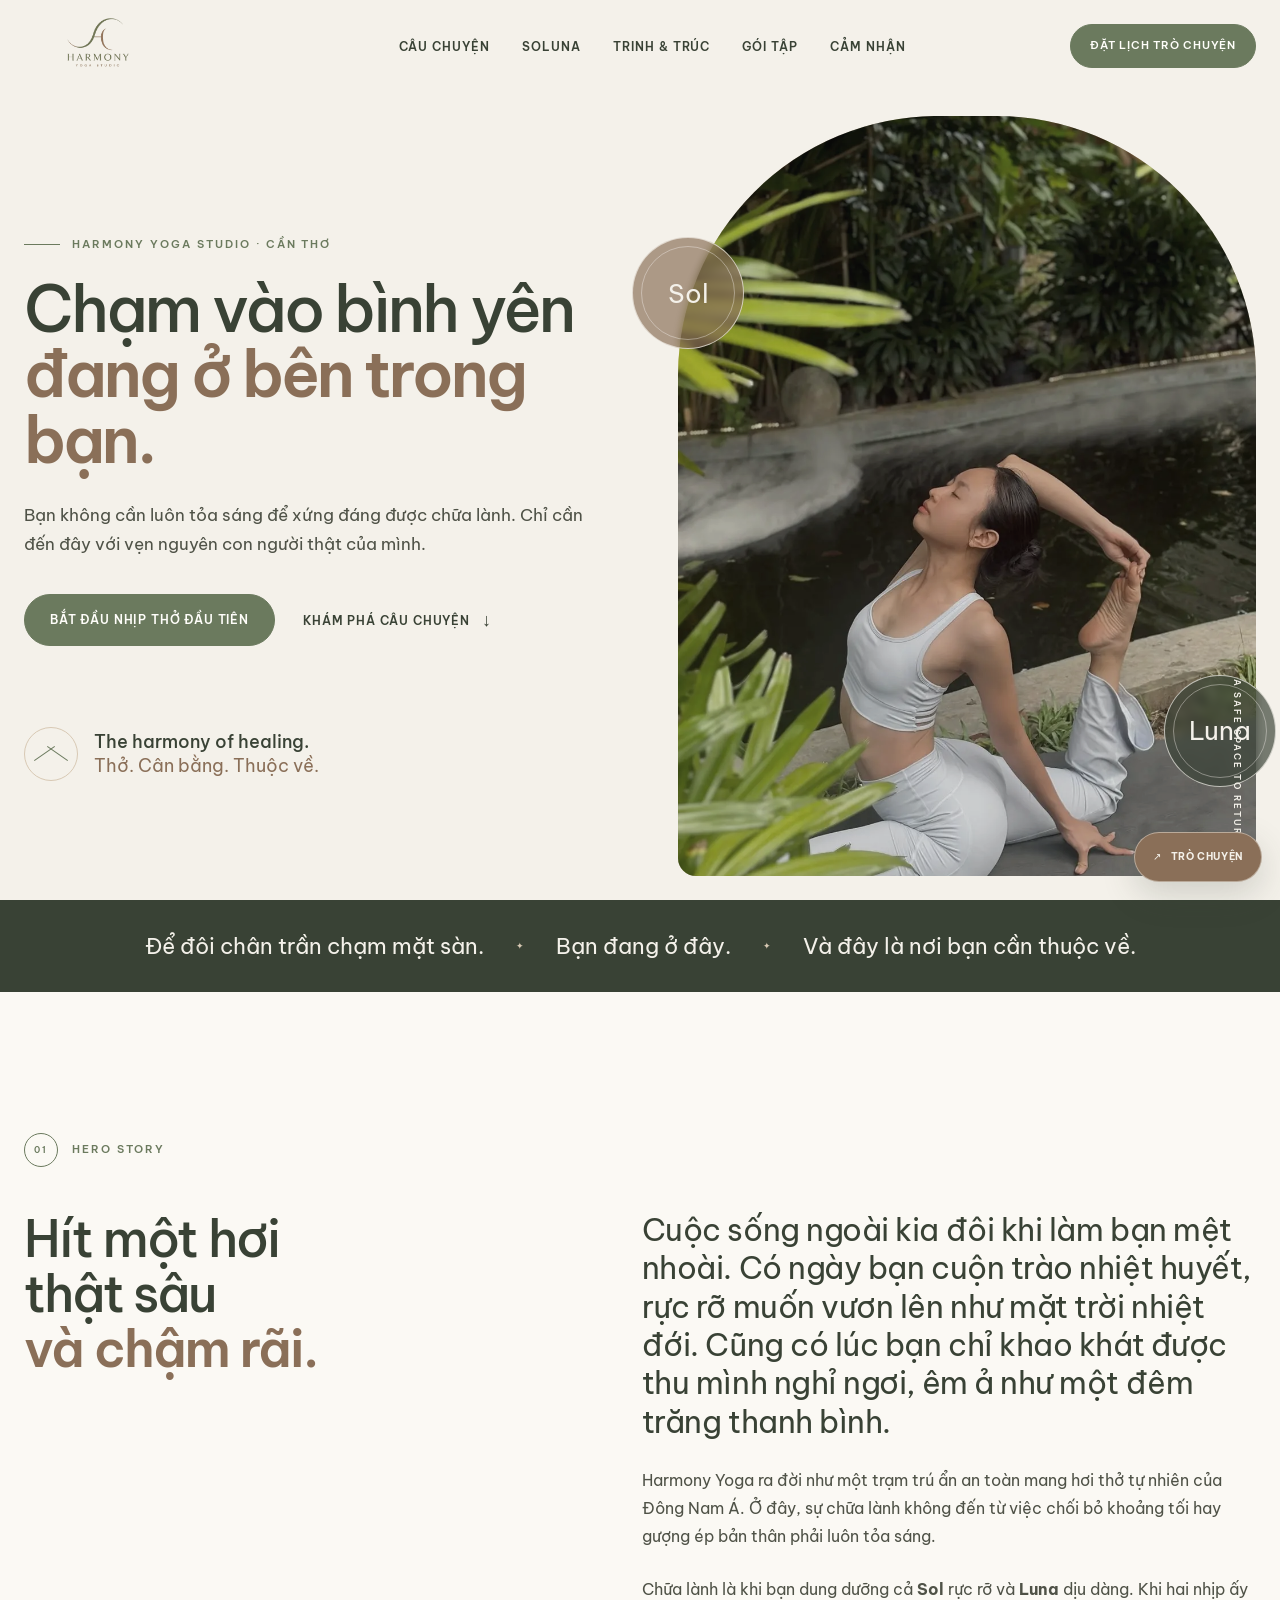
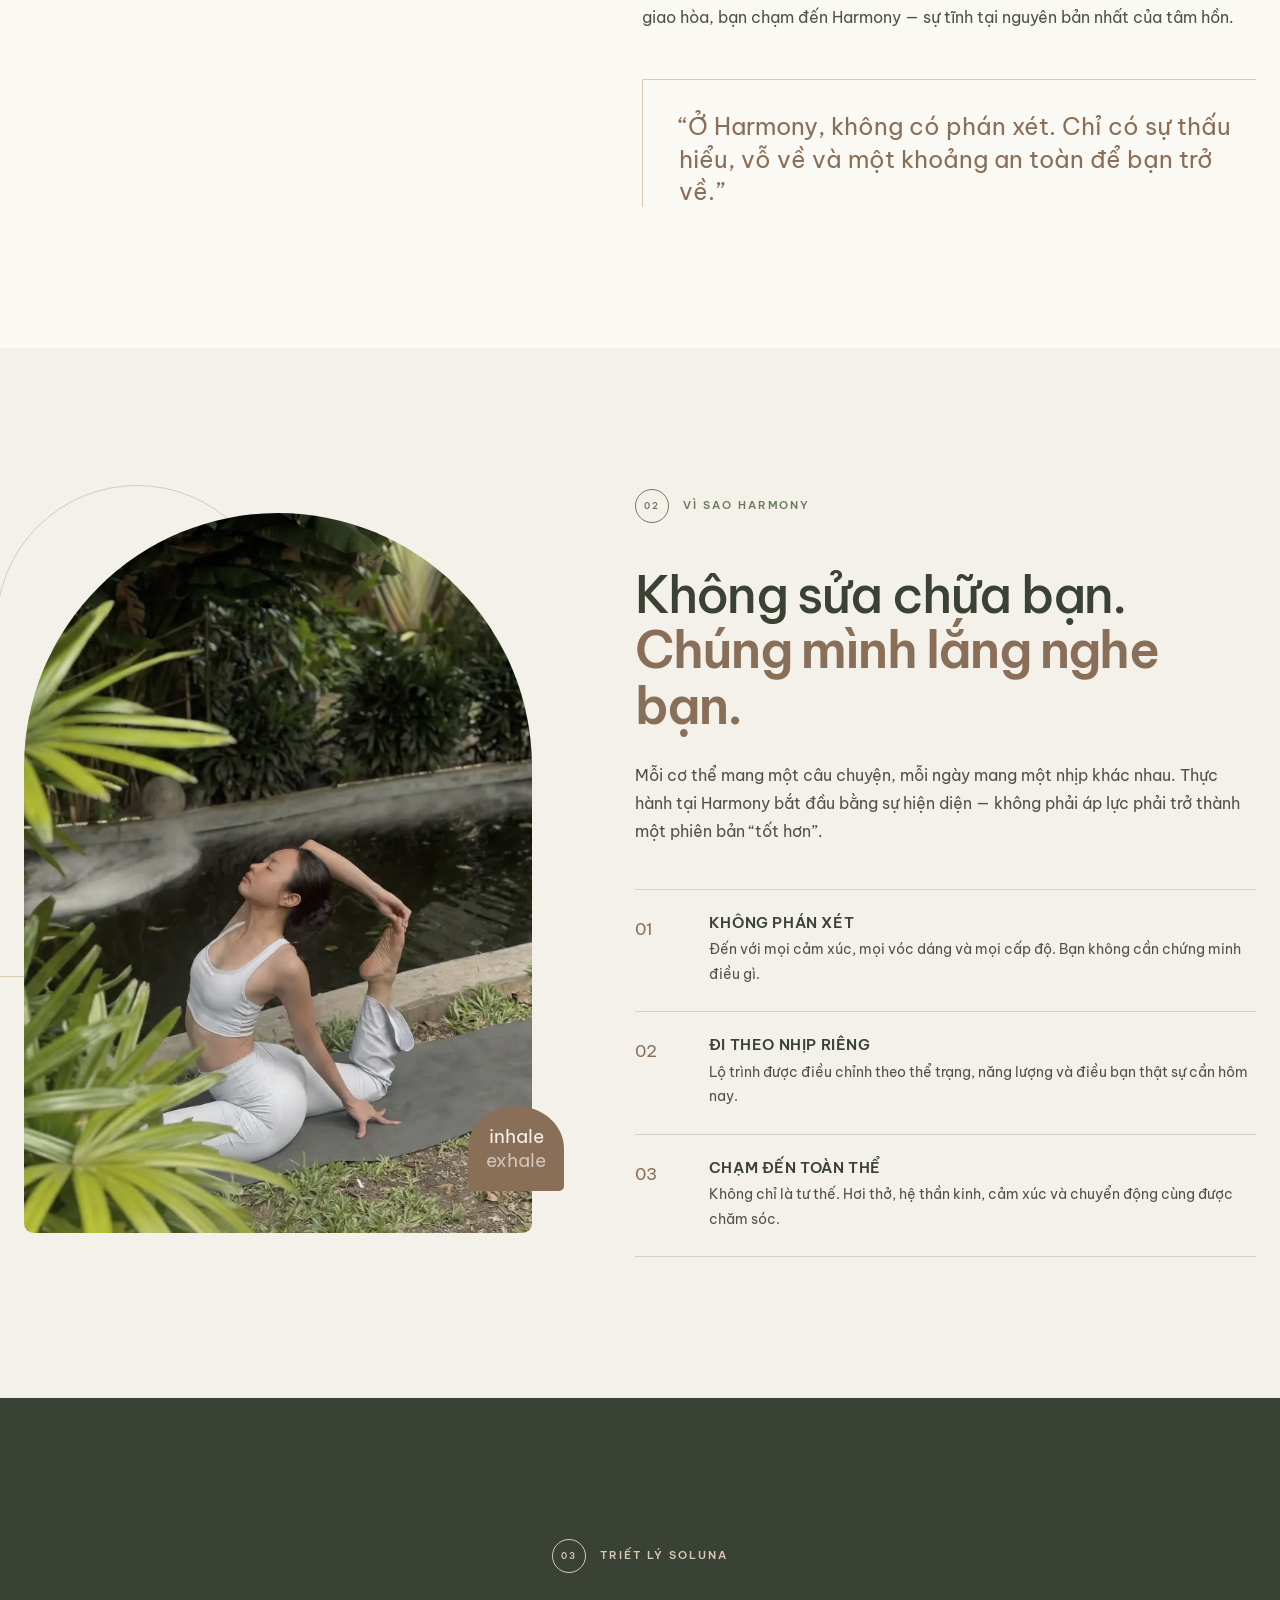
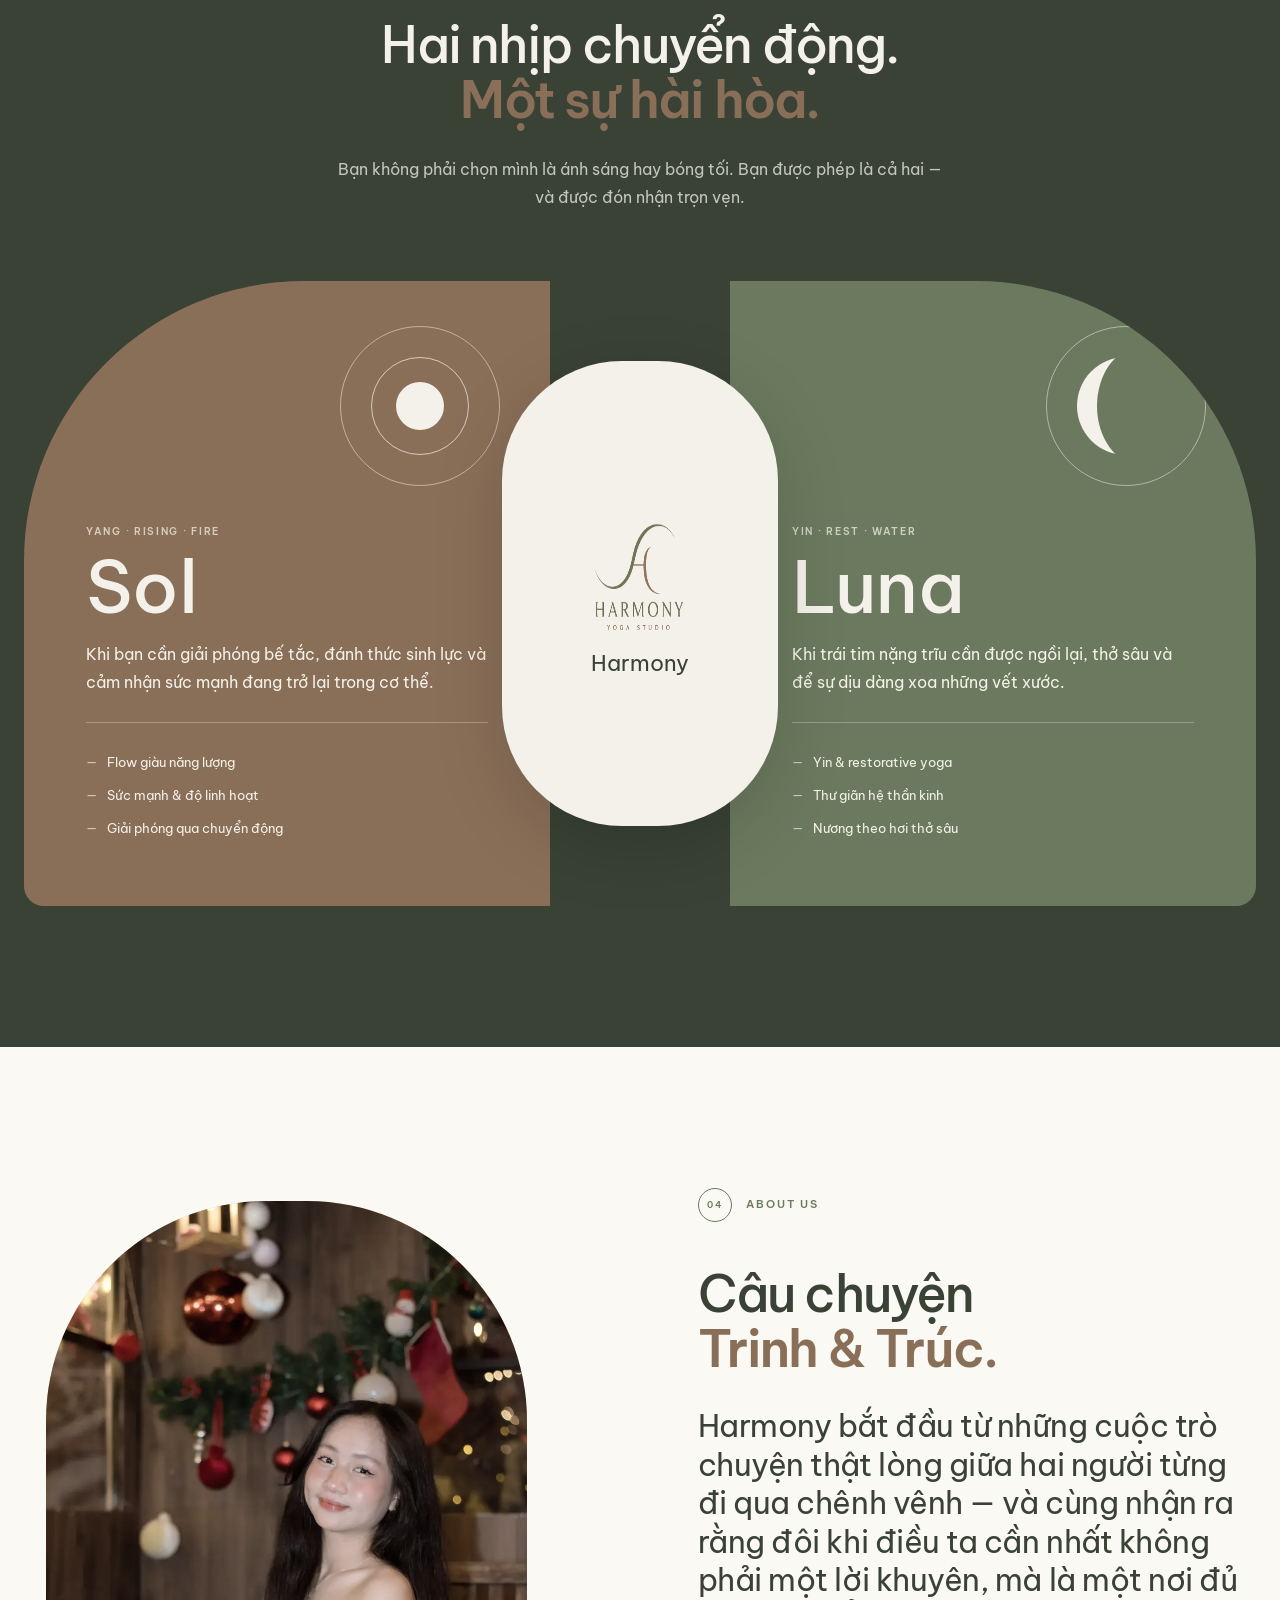
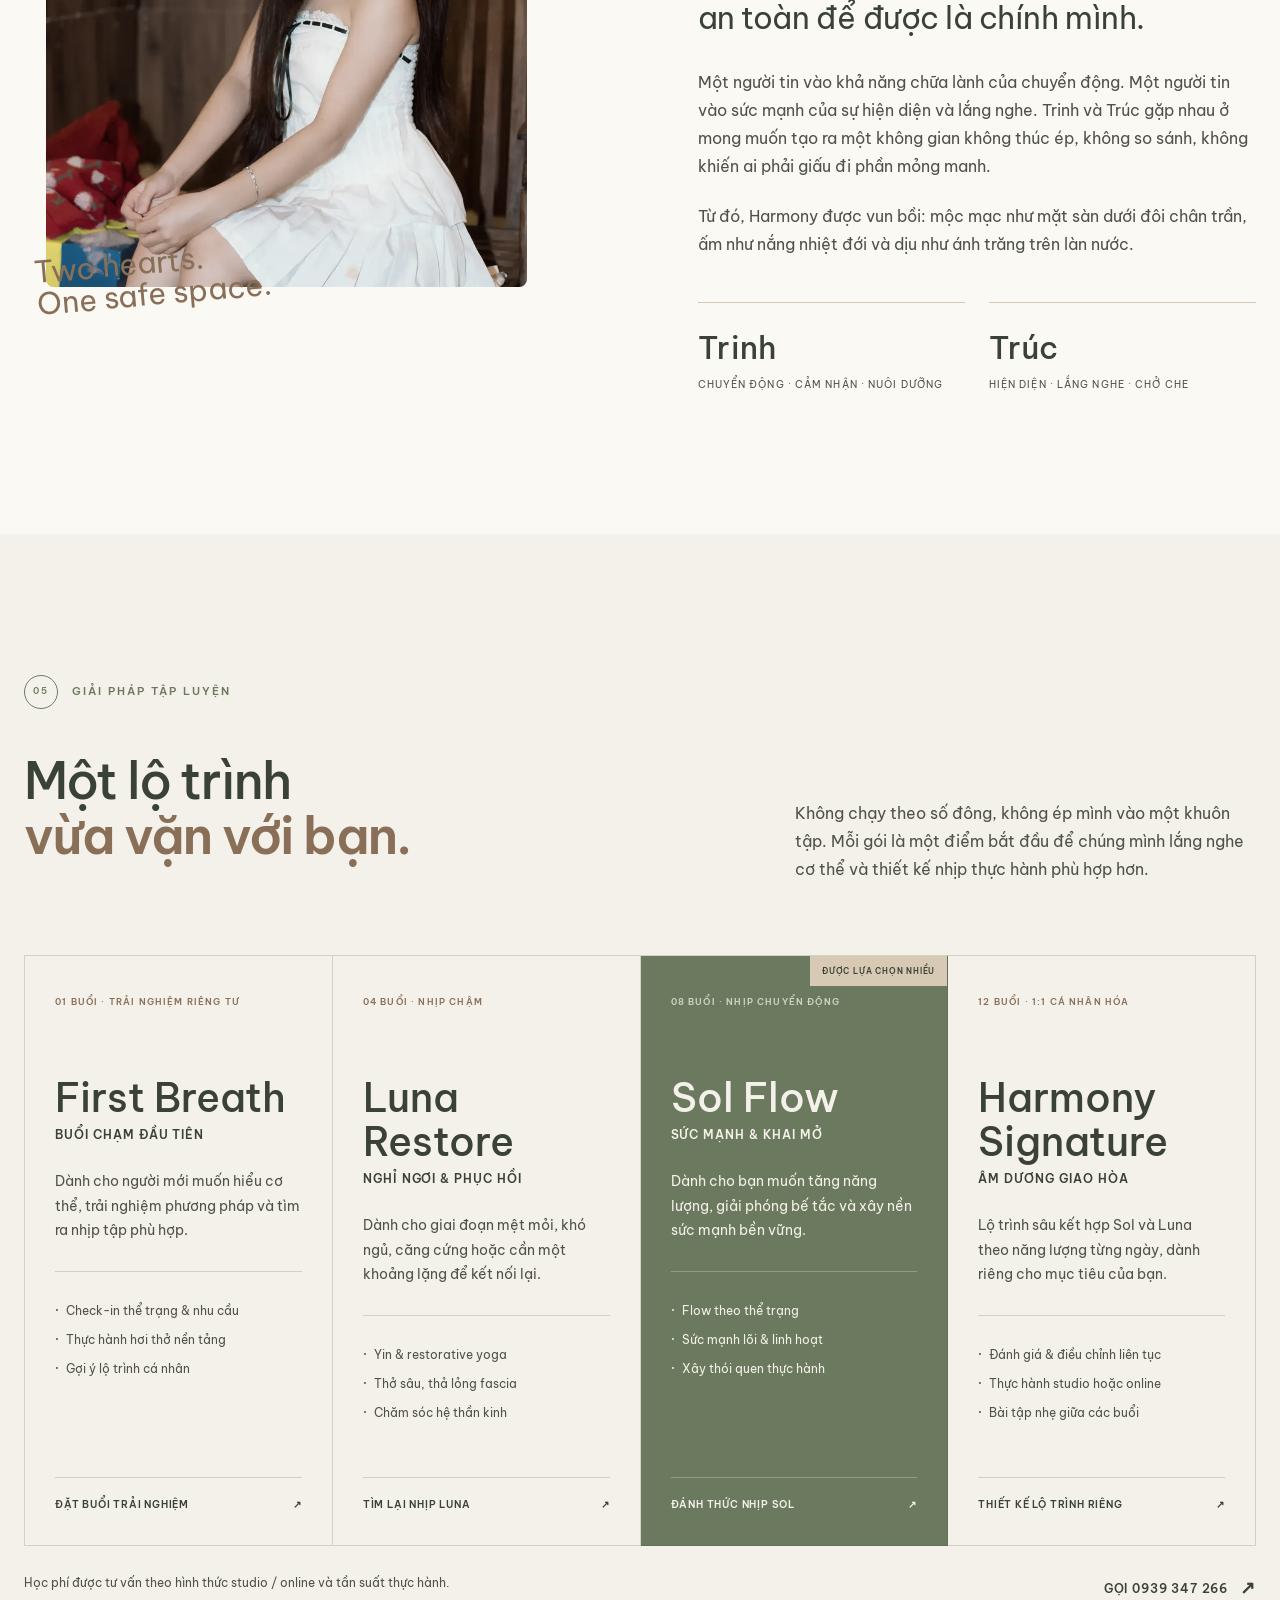
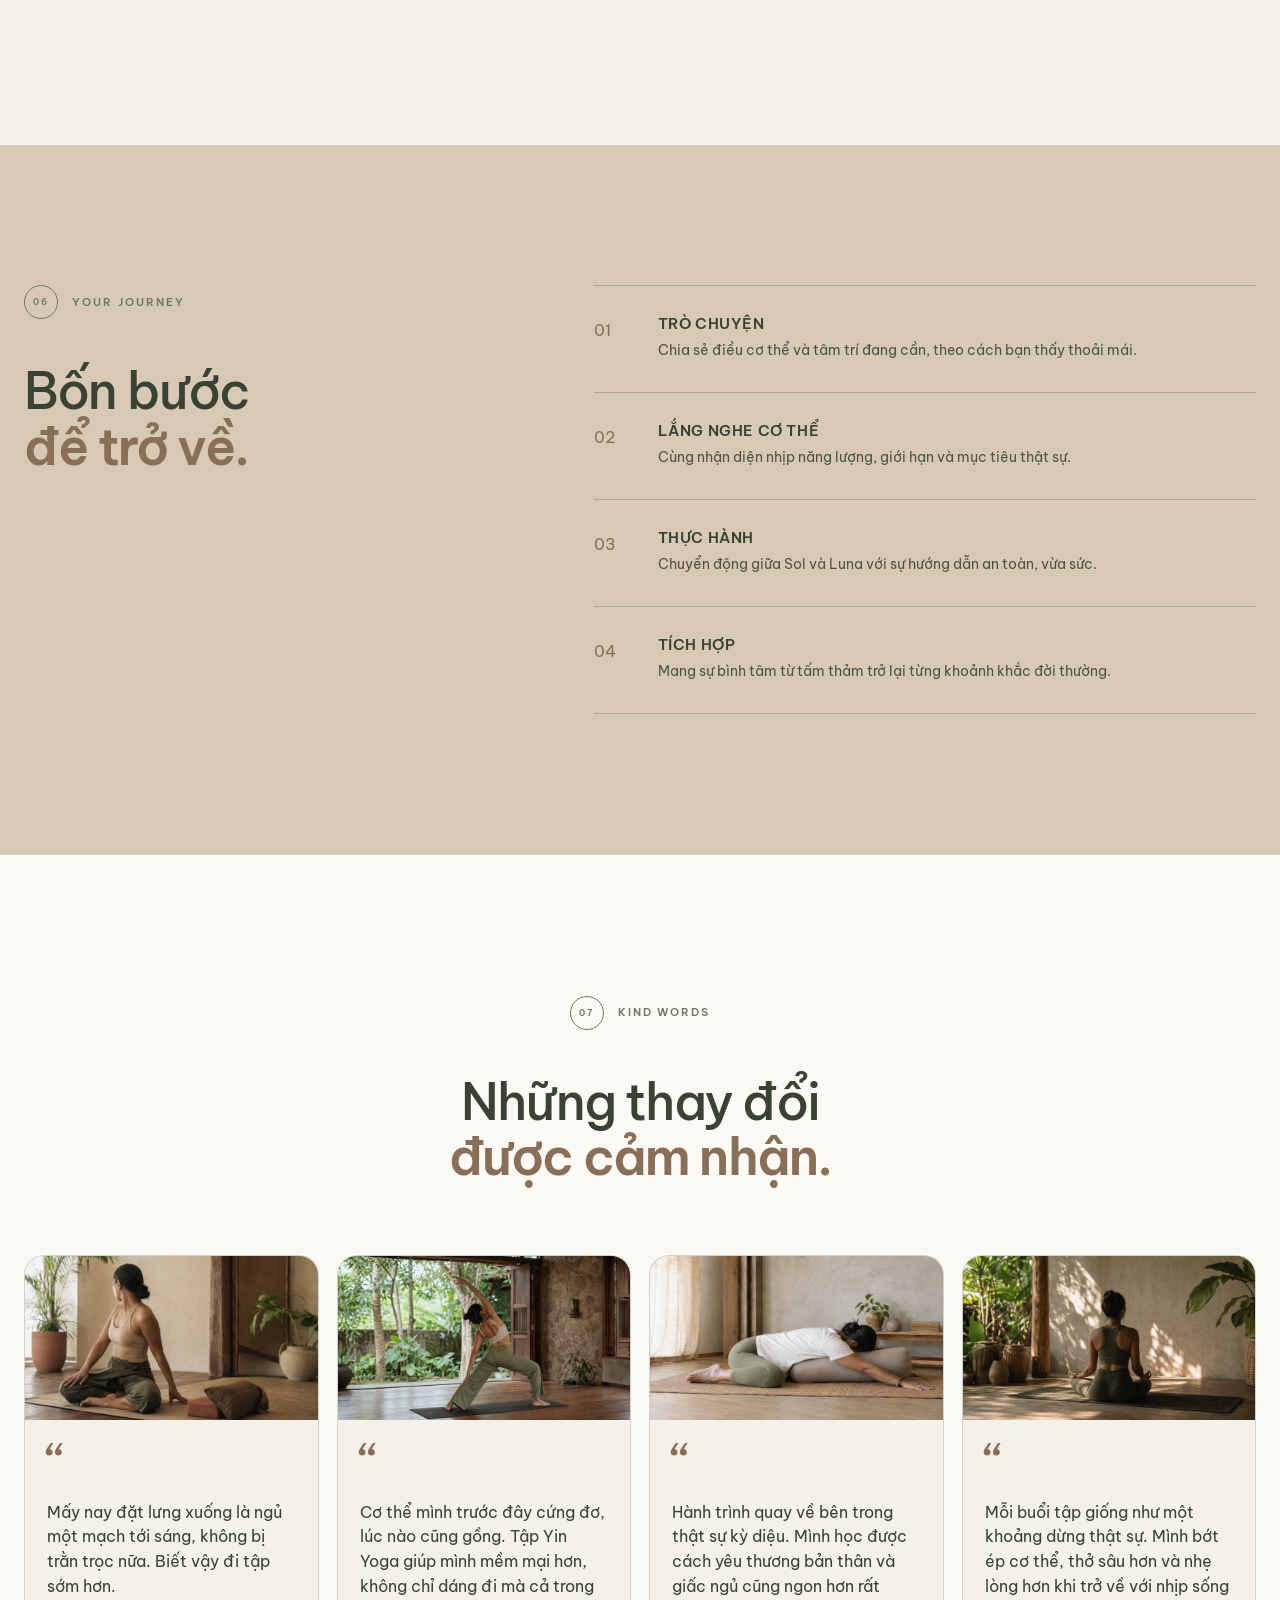
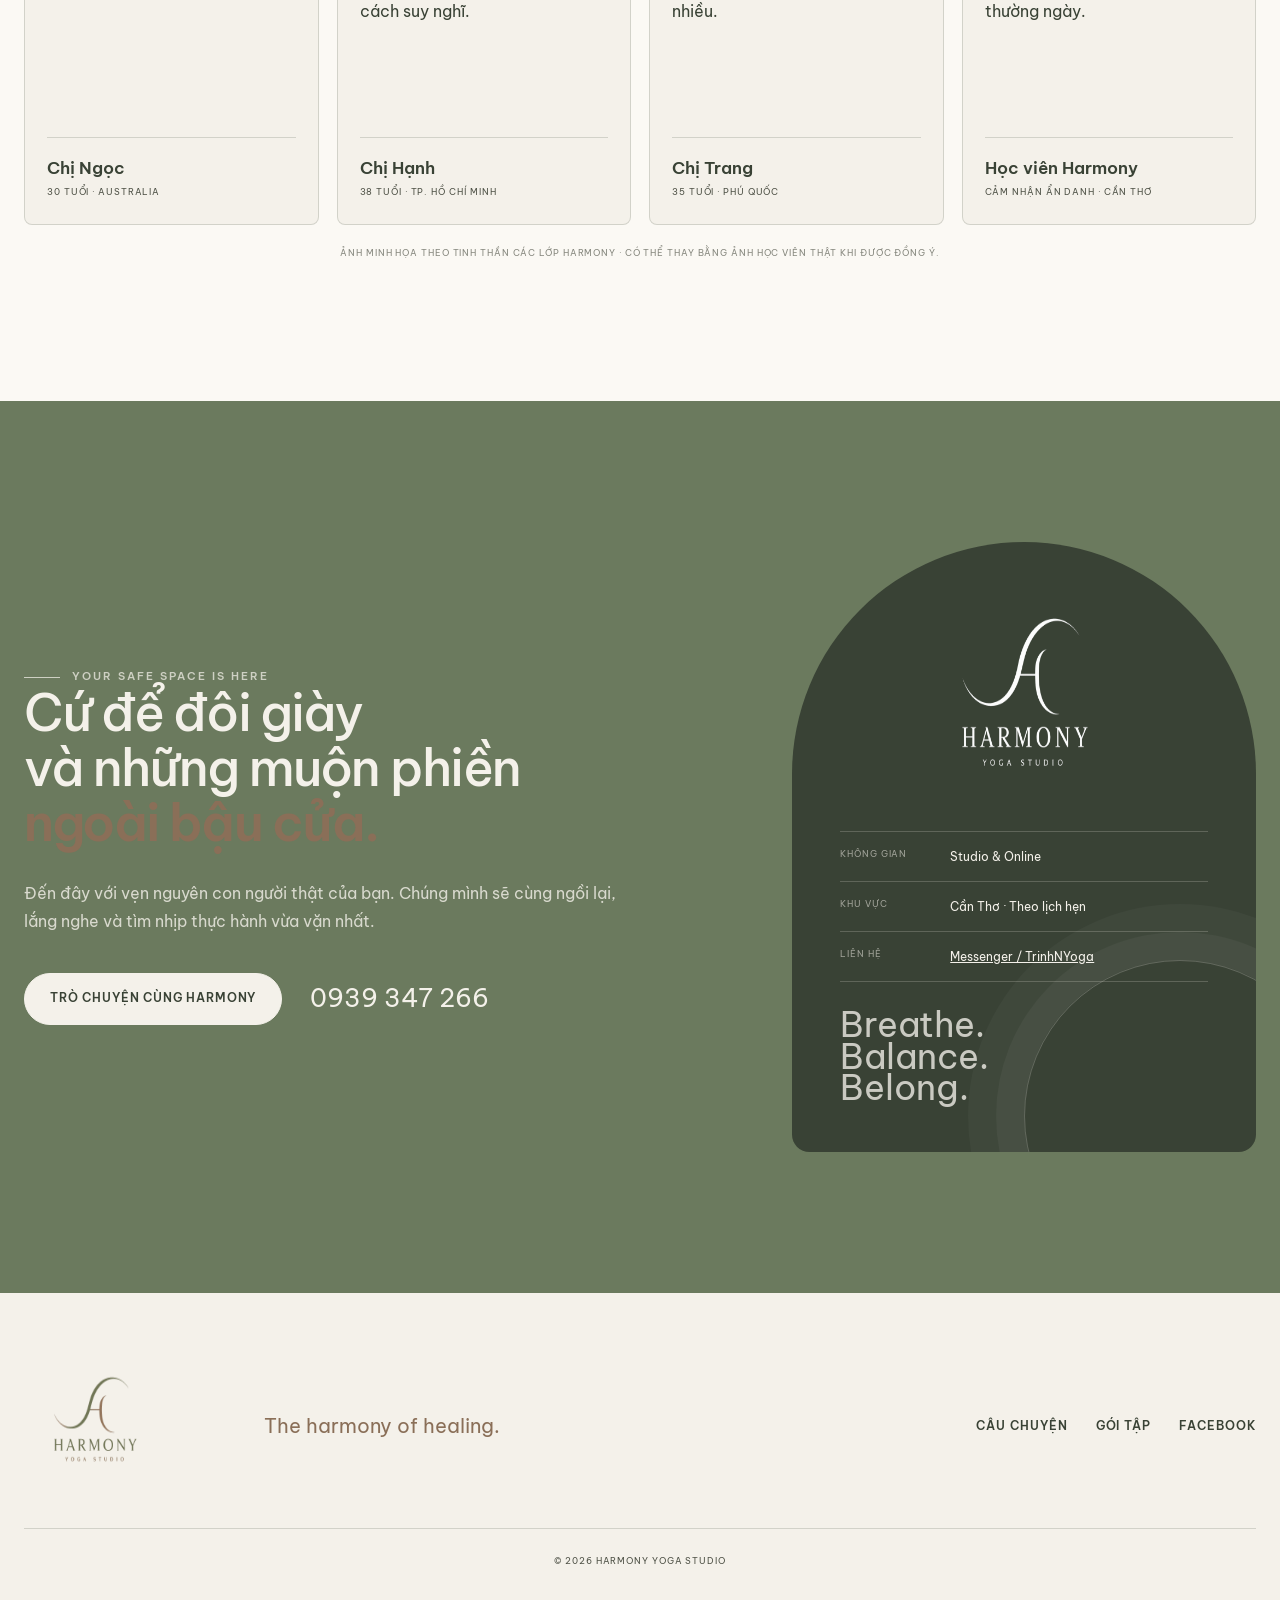
==== commit 53b486db: "Add student image testimonial grid" ====
--- a/harmony-yoga-studio/index.html
+++ b/harmony-yoga-studio/index.html
@@ -305,22 +305,39 @@
 
       <div class="testimonial-grid">
         <figure class="testimonial reveal">
-          <div class="quote-mark">“</div>
+          <div class="testimonial-image">
+            <img src="/harmony-yoga-studio/assets/harmony-student-restorative.webp" alt="Khoảnh khắc thực hành yoga phục hồi tại không gian nhiệt đới" width="1600" height="900" loading="lazy">
+          </div>
+          <div class="quote-mark" aria-hidden="true">“</div>
           <blockquote>Mấy nay đặt lưng xuống là ngủ một mạch tới sáng, không bị trằn trọc nữa. Biết vậy đi tập sớm hơn.</blockquote>
           <figcaption><strong>Chị Ngọc</strong><span>30 tuổi · Australia</span></figcaption>
         </figure>
         <figure class="testimonial reveal">
-          <div class="quote-mark">“</div>
+          <div class="testimonial-image">
+            <img src="/harmony-yoga-studio/assets/harmony-student-flow.webp" alt="Khoảnh khắc thực hành yoga flow trong studio mở ra khu vườn" width="1600" height="900" loading="lazy">
+          </div>
+          <div class="quote-mark" aria-hidden="true">“</div>
           <blockquote>Cơ thể mình trước đây cứng đơ, lúc nào cũng gồng. Tập Yin Yoga giúp mình mềm mại hơn, không chỉ dáng đi mà cả trong cách suy nghĩ.</blockquote>
           <figcaption><strong>Chị Hạnh</strong><span>38 tuổi · TP. Hồ Chí Minh</span></figcaption>
         </figure>
         <figure class="testimonial reveal">
-          <div class="quote-mark">“</div>
+          <div class="testimonial-image">
+            <img src="/harmony-yoga-studio/assets/harmony-student-yin.webp" alt="Khoảnh khắc thả lỏng trong tư thế Yin Yoga với bolster" width="1600" height="900" loading="lazy">
+          </div>
+          <div class="quote-mark" aria-hidden="true">“</div>
           <blockquote>Hành trình quay về bên trong thật sự kỳ diệu. Mình học được cách yêu thương bản thân và giấc ngủ cũng ngon hơn rất nhiều.</blockquote>
           <figcaption><strong>Chị Trang</strong><span>35 tuổi · Phú Quốc</span></figcaption>
         </figure>
-      </div>
-      <p class="testimonial-source">Cảm nhận từ học viên thực tế của các lớp yoga 1:1.</p>
+        <figure class="testimonial testimonial-placeholder reveal">
+          <div class="testimonial-image">
+            <img src="/harmony-yoga-studio/assets/harmony-student-meditation.webp" alt="Khoảnh khắc thiền sau buổi thực hành yoga" width="1600" height="900" loading="lazy">
+          </div>
+          <div class="quote-mark" aria-hidden="true">“</div>
+          <blockquote>Mỗi buổi tập giống như một khoảng dừng thật sự. Mình bớt ép cơ thể, thở sâu hơn và nhẹ lòng hơn khi trở về với nhịp sống thường ngày.</blockquote>
+          <figcaption><strong>Học viên Harmony</strong><span>Cảm nhận ẩn danh · Cần Thơ</span></figcaption>
+        </figure>
+      </div>
+      <p class="testimonial-source">Ảnh minh họa theo tinh thần các lớp Harmony · Có thể thay bằng ảnh học viên thật khi được đồng ý.</p>
     </section>
 
     <section class="contact section" id="contact">
--- a/harmony-yoga-studio/styles.css
+++ b/harmony-yoga-studio/styles.css
@@ -353,13 +353,16 @@
 .voices { background: var(--paper); }
 .voices-header { max-width: 740px; margin: 0 auto 70px; text-align: center; }
 .voices-header .section-kicker { justify-content: center; }
-.testimonial-grid { display: grid; grid-template-columns: repeat(3, 1fr); border-top: 1px solid var(--border); border-left: 1px solid var(--border); }
-.testimonial { min-height: 470px; margin: 0; padding: 38px; display: flex; flex-direction: column; border-right: 1px solid var(--border); border-bottom: 1px solid var(--border); }
-.quote-mark { color: var(--brown); font-family: var(--serif); font-size: 88px; line-height: .8; }
-.testimonial blockquote { margin: 34px 0 42px; color: var(--deep); font-family: var(--serif); font-size: 27px; line-height: 1.28; }
-.testimonial figcaption { margin-top: auto; padding-top: 18px; border-top: 1px solid var(--border); }
+.testimonial-grid { display: grid; grid-template-columns: repeat(4, minmax(0, 1fr)); gap: 18px; }
+.testimonial { min-width: 0; min-height: 570px; margin: 0; padding: 0 22px 24px; display: flex; flex-direction: column; overflow: hidden; background: var(--ivory); border: 1px solid var(--border); border-radius: 20px 20px 8px 8px; }
+.testimonial-image { aspect-ratio: 16 / 9; margin: 0 -22px 24px; overflow: hidden; background: var(--sand); }
+.testimonial-image img { width: 100%; height: 100%; object-fit: cover; filter: saturate(.82) contrast(.96); transition: transform .45s ease, filter .45s ease; }
+.testimonial:hover .testimonial-image img { transform: scale(1.025); filter: saturate(.92) contrast(.98); }
+.quote-mark { color: var(--brown); font-family: var(--serif); font-size: 52px; line-height: .72; }
+.testimonial blockquote { margin: 18px 0 30px; color: var(--deep); font-family: var(--sans); font-size: 16px; line-height: 1.55; }
+.testimonial figcaption { margin-top: auto; padding-top: 16px; border-top: 1px solid var(--border); }
 .testimonial figcaption strong, .testimonial figcaption span { display: block; }
-.testimonial figcaption strong { color: var(--deep); font-family: var(--serif); font-size: 22px; font-style: normal; font-weight: 500; }
+.testimonial figcaption strong { color: var(--deep); font-family: var(--sans); font-size: 17px; font-style: normal; font-weight: 600; }
 .testimonial figcaption span, .testimonial-source { font-size: 9px; letter-spacing: .1em; text-transform: uppercase; }
 .testimonial-source { margin: 20px 0 0; color: rgba(79, 82, 71, .68); text-align: center; }
 
@@ -422,6 +425,7 @@
   .desktop-nav a { font-size: 10px; }
   .hero-copy { padding-right: 50px; }
   .program-grid { grid-template-columns: repeat(2, 1fr); }
+  .testimonial-grid { grid-template-columns: repeat(2, minmax(0, 1fr)); }
   .energy-panel { padding: 50px 38px; }
 }
 
@@ -461,7 +465,7 @@
   .about-collage { width: min(640px, 100%); min-height: 720px; margin: 0 auto; }
   .practice-header { grid-template-columns: 1fr; gap: 12px; }
   .testimonial-grid { grid-template-columns: 1fr; }
-  .testimonial { min-height: 390px; }
+  .testimonial { min-height: 520px; }
   .contact-card { width: min(520px, 100%); margin: 0 auto; }
   .footer-inner { grid-template-columns: 1fr; justify-items: center; text-align: center; }
   .footer-links { justify-content: center; flex-wrap: wrap; }
@@ -503,8 +507,9 @@
   .program-card { min-height: 535px; }
   .pricing-note { align-items: flex-start; flex-direction: column; }
   .journey-list li { grid-template-columns: 46px 1fr; }
-  .testimonial { min-height: 410px; padding: 30px; }
-  .testimonial blockquote { font-size: 25px; }
+  .testimonial { min-height: auto; padding: 0 24px 26px; }
+  .testimonial-image { margin: 0 -24px 22px; }
+  .testimonial blockquote { font-size: 16px; }
   .contact-card { min-height: 560px; padding: 38px 28px; border-radius: 170px 170px 16px 16px; }
   .contact-details p { grid-template-columns: 92px 1fr; }
   .footer-links { gap: 22px; }
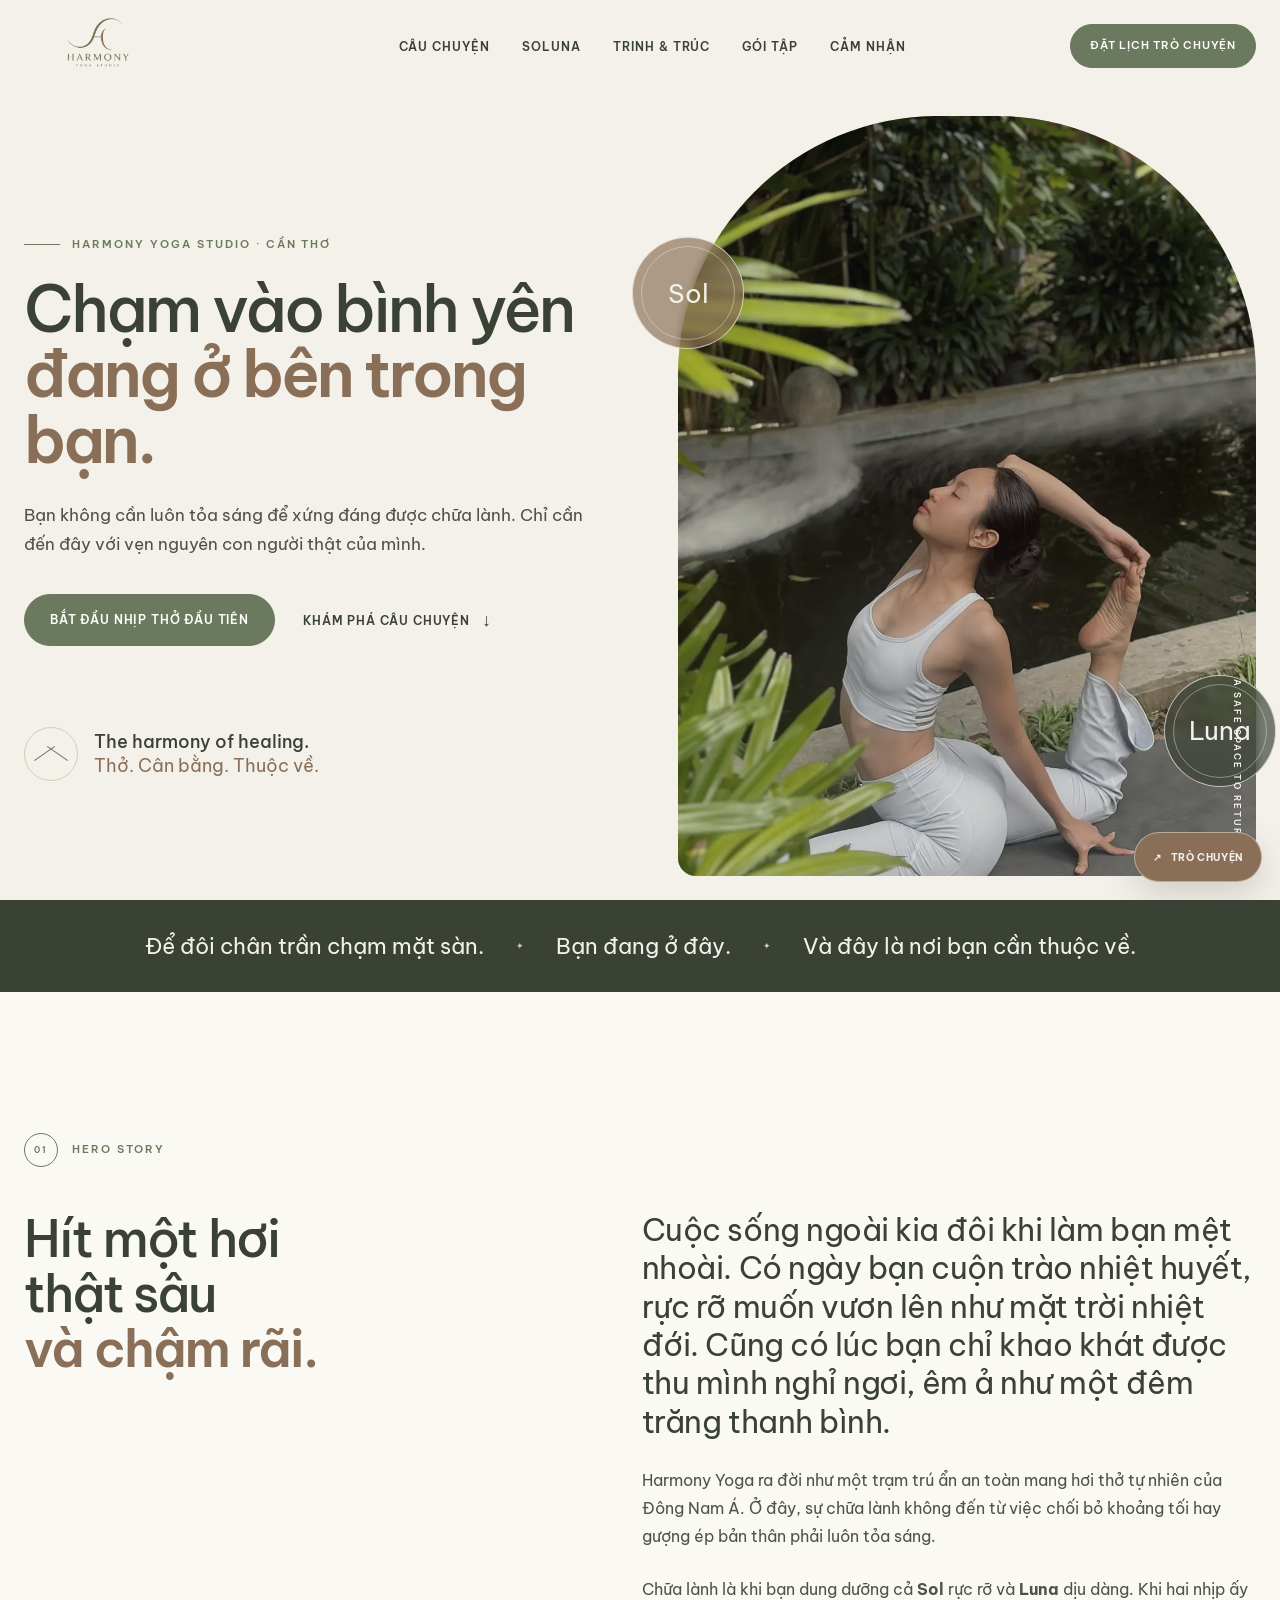
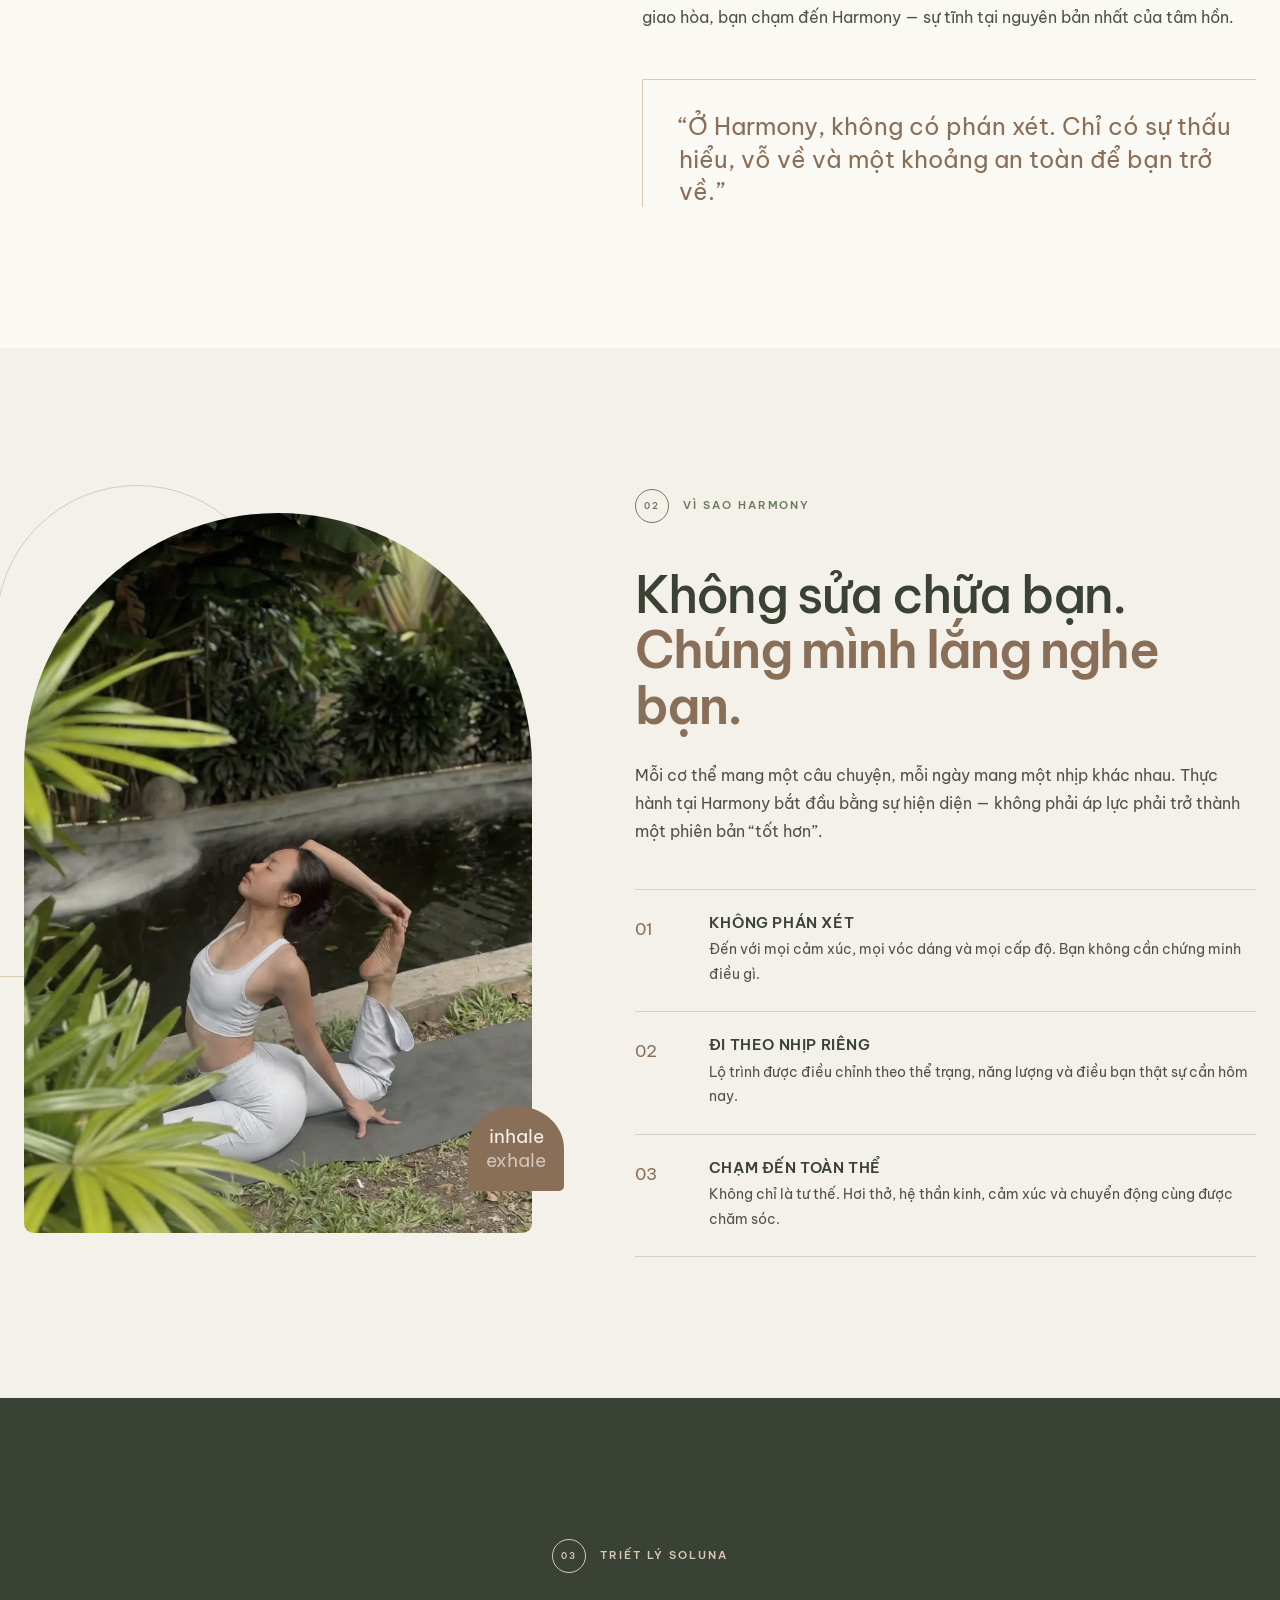
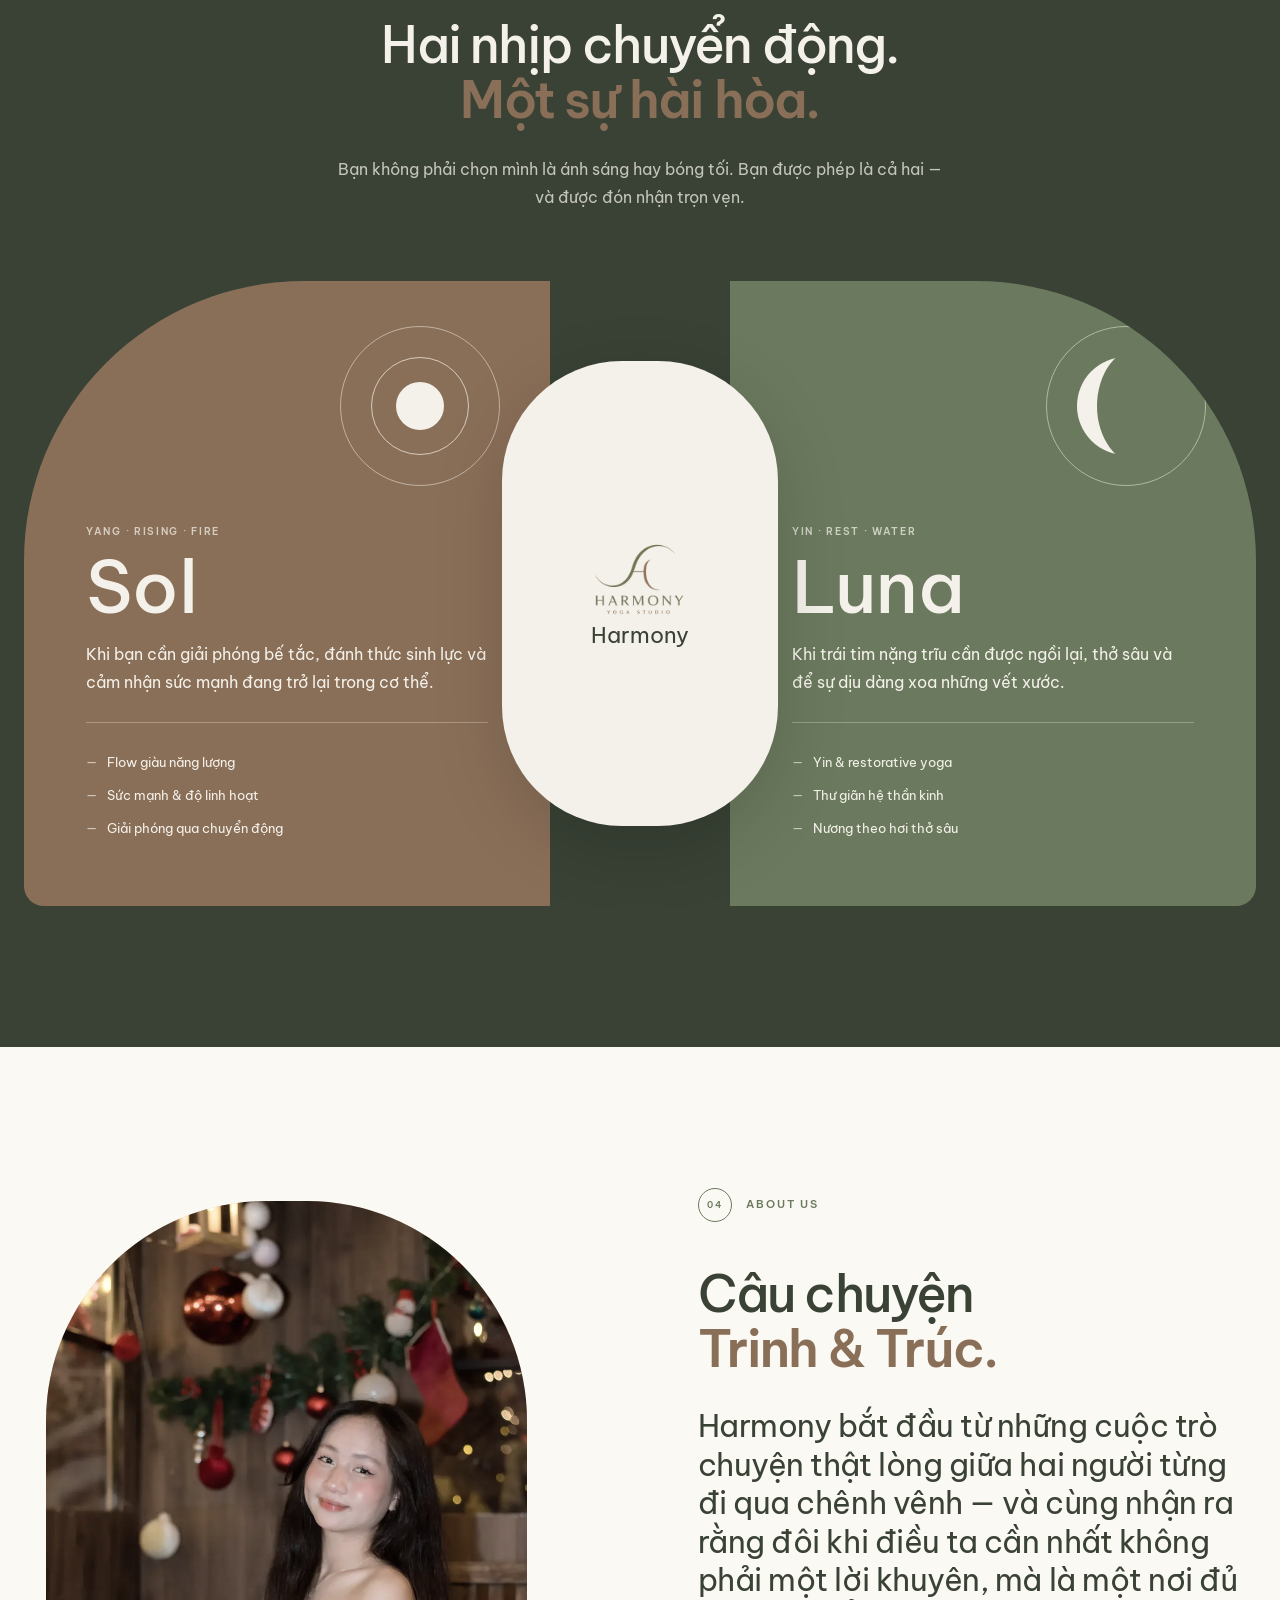
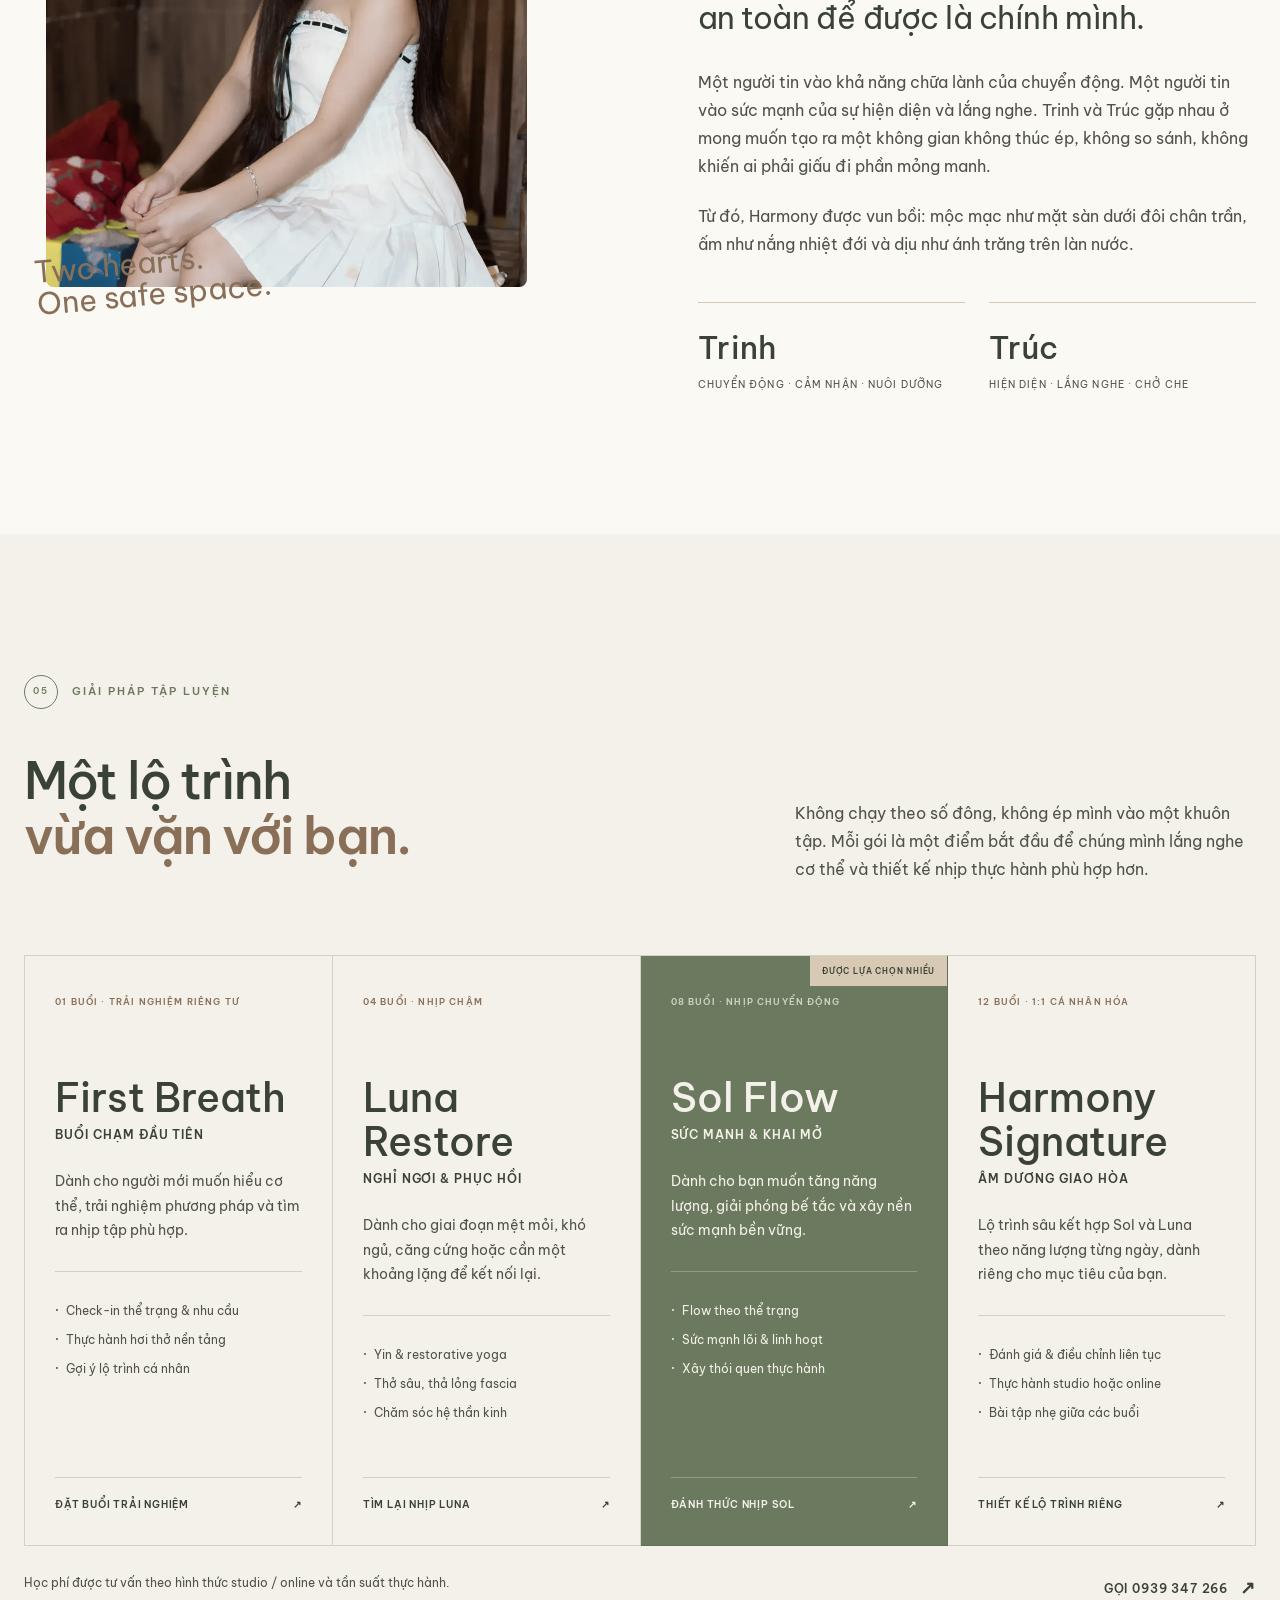
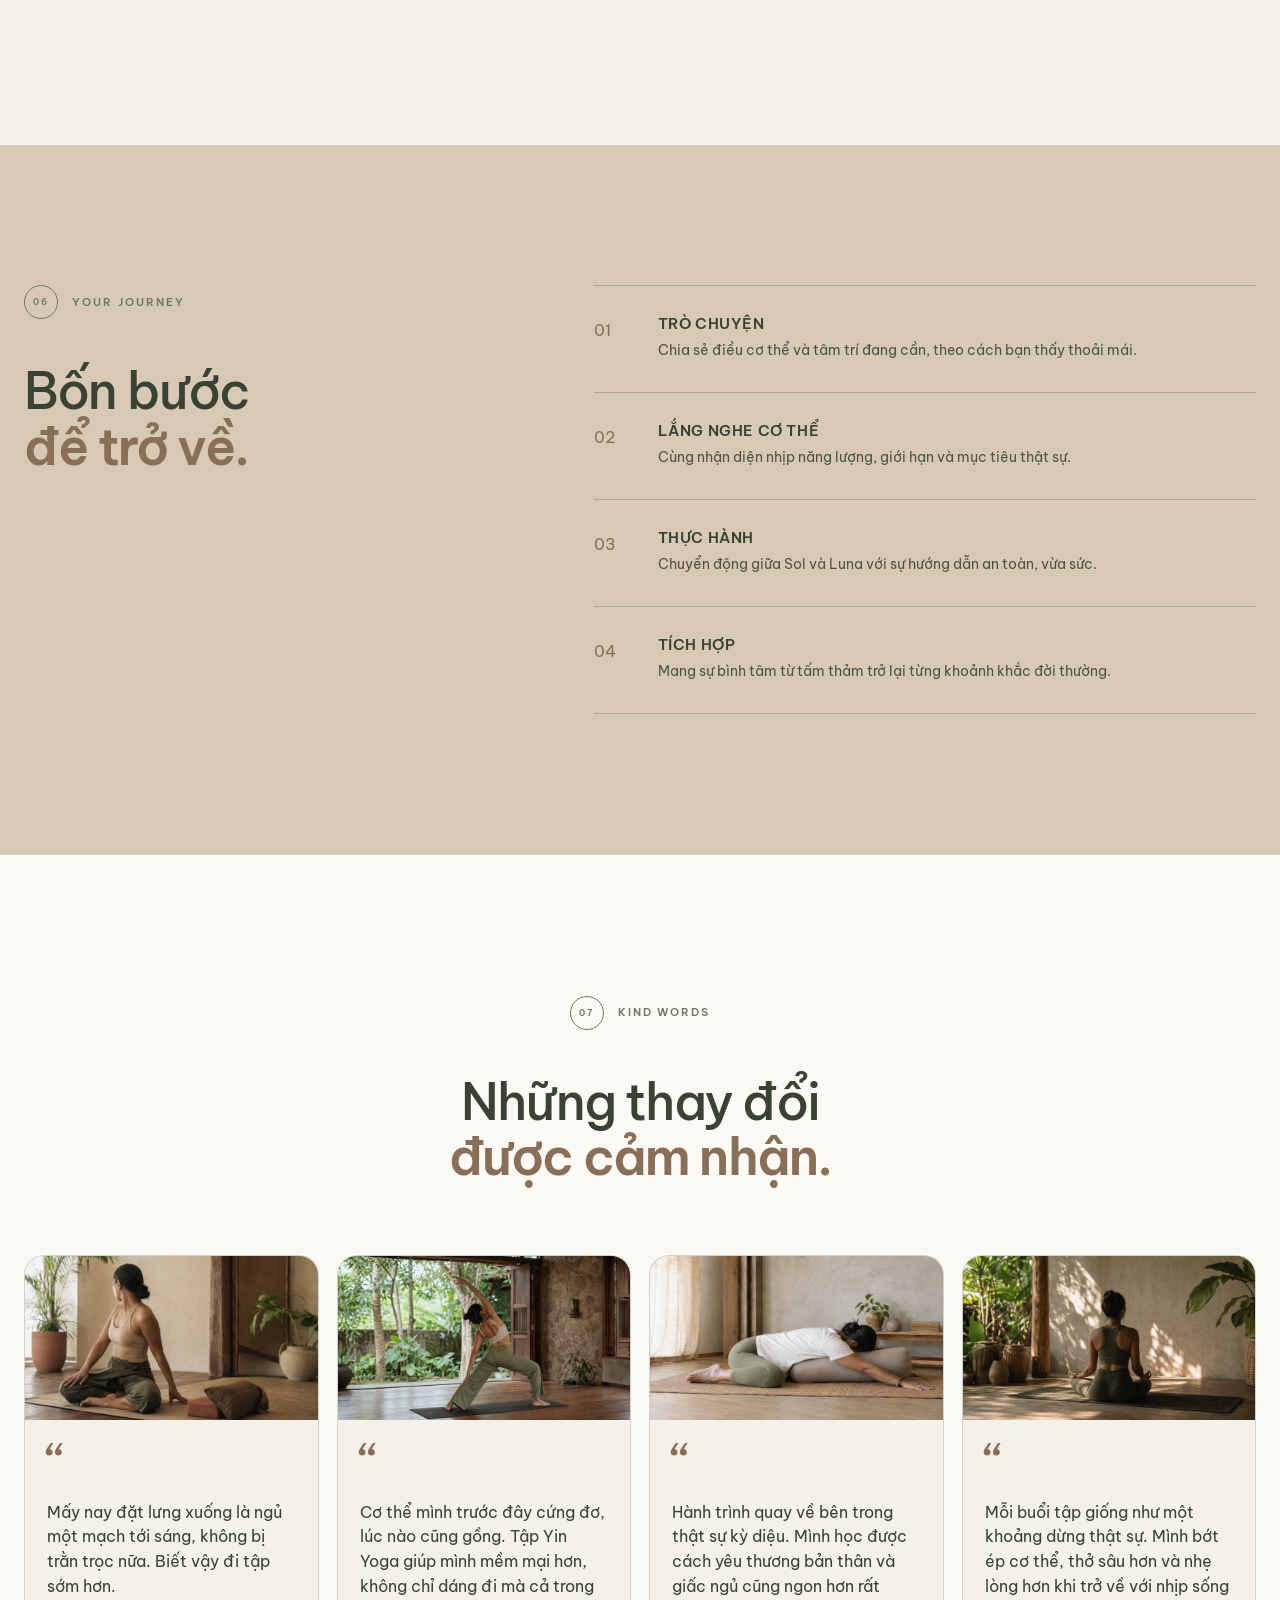
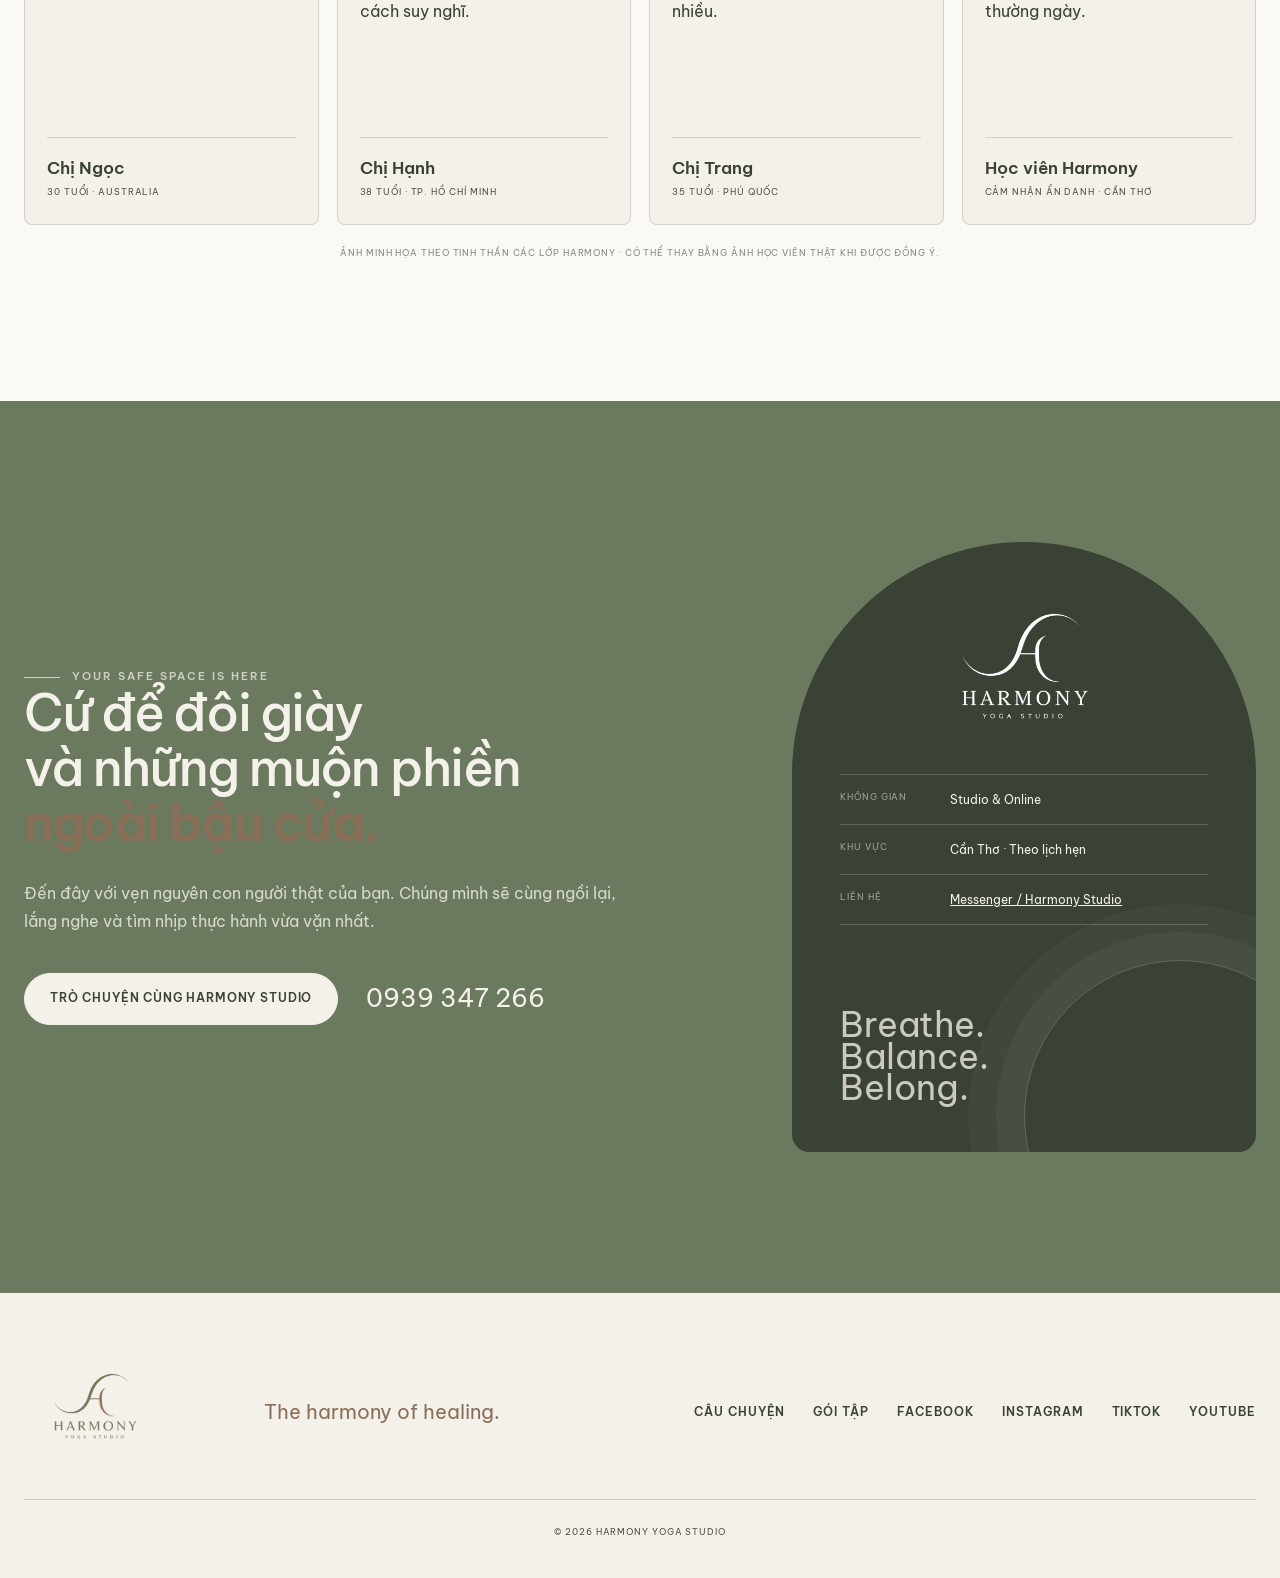
==== commit 545a9dee: "Add Harmony Studio contact widget" ====
--- a/harmony-yoga-studio/index.html
+++ b/harmony-yoga-studio/index.html
@@ -39,7 +39,12 @@
       "addressLocality": "Cần Thơ",
       "addressCountry": "VN"
     },
-    "sameAs": ["https://www.facebook.com/TrinhNYoga"]
+    "sameAs": [
+      "https://www.facebook.com/harmonystudioyoga/",
+      "https://www.instagram.com/harmonystudioyoga/",
+      "https://www.tiktok.com/@harmonystudioyoga",
+      "https://www.youtube.com/@harmonystudioyoga"
+    ]
   }
   </script>
 </head>
@@ -60,7 +65,7 @@
         <a href="#voices">Cảm nhận</a>
       </nav>
 
-      <a class="button button-small header-cta" href="https://m.me/TrinhNYoga" target="_blank" rel="noopener noreferrer">Đặt lịch trò chuyện</a>
+      <a class="button button-small header-cta" href="https://m.me/harmonystudioyoga" target="_blank" rel="noopener noreferrer">Đặt lịch trò chuyện</a>
 
       <button class="menu-button" type="button" aria-expanded="false" aria-controls="mobile-menu" data-menu-button>
         <span class="sr-only">Mở menu</span>
@@ -74,7 +79,7 @@
       <a href="#about">Trinh &amp; Trúc</a>
       <a href="#practice">Gói tập</a>
       <a href="#voices">Cảm nhận</a>
-      <a class="button" href="https://m.me/TrinhNYoga" target="_blank" rel="noopener noreferrer">Đặt lịch trò chuyện</a>
+      <a class="button" href="https://m.me/harmonystudioyoga" target="_blank" rel="noopener noreferrer">Đặt lịch trò chuyện</a>
     </div>
   </header>
 
@@ -85,7 +90,7 @@
         <h1>Chạm vào bình yên<br><em>đang ở bên trong bạn.</em></h1>
         <p class="hero-lead">Bạn không cần luôn tỏa sáng để xứng đáng được chữa lành. Chỉ cần đến đây với vẹn nguyên con người thật của mình.</p>
         <div class="hero-actions">
-          <a class="button" href="https://m.me/TrinhNYoga" target="_blank" rel="noopener noreferrer">Bắt đầu nhịp thở đầu tiên</a>
+          <a class="button" href="https://m.me/harmonystudioyoga" target="_blank" rel="noopener noreferrer">Bắt đầu nhịp thở đầu tiên</a>
           <a class="text-link" href="#story">Khám phá câu chuyện <span aria-hidden="true">↓</span></a>
         </div>
         <div class="hero-note">
@@ -234,7 +239,7 @@
             <li>Thực hành hơi thở nền tảng</li>
             <li>Gợi ý lộ trình cá nhân</li>
           </ul>
-          <a href="https://m.me/TrinhNYoga" target="_blank" rel="noopener noreferrer">Đặt buổi trải nghiệm <span>↗</span></a>
+          <a href="https://m.me/harmonystudioyoga" target="_blank" rel="noopener noreferrer">Đặt buổi trải nghiệm <span>↗</span></a>
         </article>
 
         <article class="program-card reveal">
@@ -247,7 +252,7 @@
             <li>Thở sâu, thả lỏng fascia</li>
             <li>Chăm sóc hệ thần kinh</li>
           </ul>
-          <a href="https://m.me/TrinhNYoga" target="_blank" rel="noopener noreferrer">Tìm lại nhịp Luna <span>↗</span></a>
+          <a href="https://m.me/harmonystudioyoga" target="_blank" rel="noopener noreferrer">Tìm lại nhịp Luna <span>↗</span></a>
         </article>
 
         <article class="program-card program-featured reveal">
@@ -261,7 +266,7 @@
             <li>Sức mạnh lõi &amp; linh hoạt</li>
             <li>Xây thói quen thực hành</li>
           </ul>
-          <a href="https://m.me/TrinhNYoga" target="_blank" rel="noopener noreferrer">Đánh thức nhịp Sol <span>↗</span></a>
+          <a href="https://m.me/harmonystudioyoga" target="_blank" rel="noopener noreferrer">Đánh thức nhịp Sol <span>↗</span></a>
         </article>
 
         <article class="program-card reveal">
@@ -274,7 +279,7 @@
             <li>Thực hành studio hoặc online</li>
             <li>Bài tập nhẹ giữa các buổi</li>
           </ul>
-          <a href="https://m.me/TrinhNYoga" target="_blank" rel="noopener noreferrer">Thiết kế lộ trình riêng <span>↗</span></a>
+          <a href="https://m.me/harmonystudioyoga" target="_blank" rel="noopener noreferrer">Thiết kế lộ trình riêng <span>↗</span></a>
         </article>
       </div>
 
@@ -347,7 +352,7 @@
           <h2>Cứ để đôi giày<br>và những muộn phiền<br><em>ngoài bậu cửa.</em></h2>
           <p>Đến đây với vẹn nguyên con người thật của bạn. Chúng mình sẽ cùng ngồi lại, lắng nghe và tìm nhịp thực hành vừa vặn nhất.</p>
           <div class="contact-actions">
-            <a class="button button-light" href="https://m.me/TrinhNYoga" target="_blank" rel="noopener noreferrer">Trò chuyện cùng Harmony</a>
+            <a class="button button-light" href="https://m.me/harmonystudioyoga" target="_blank" rel="noopener noreferrer">Trò chuyện cùng Harmony Studio</a>
             <a class="contact-phone" href="tel:+84939347266">0939&nbsp;347&nbsp;266</a>
           </div>
         </div>
@@ -357,7 +362,7 @@
           <div class="contact-details">
             <p><span>Không gian</span>Studio &amp; Online</p>
             <p><span>Khu vực</span>Cần Thơ · Theo lịch hẹn</p>
-            <p><span>Liên hệ</span><a href="https://m.me/TrinhNYoga" target="_blank" rel="noopener noreferrer">Messenger / TrinhNYoga</a></p>
+            <p><span>Liên hệ</span><a href="https://m.me/harmonystudioyoga" target="_blank" rel="noopener noreferrer">Messenger / Harmony Studio</a></p>
           </div>
           <p class="contact-mantra">Breathe.<br>Balance.<br>Belong.</p>
         </div>
@@ -372,15 +377,37 @@
       <div class="footer-links">
         <a href="#story">Câu chuyện</a>
         <a href="#practice">Gói tập</a>
-        <a href="https://www.facebook.com/TrinhNYoga" target="_blank" rel="noopener noreferrer">Facebook</a>
+        <a href="https://www.facebook.com/harmonystudioyoga/" target="_blank" rel="noopener noreferrer" aria-label="Harmony Studio trên Facebook">Facebook</a>
+        <a href="https://www.instagram.com/harmonystudioyoga/" target="_blank" rel="noopener noreferrer" aria-label="Harmony Studio trên Instagram">Instagram</a>
+        <a href="https://www.tiktok.com/@harmonystudioyoga" target="_blank" rel="noopener noreferrer" aria-label="Harmony Studio trên TikTok">TikTok</a>
+        <a href="https://www.youtube.com/@harmonystudioyoga" target="_blank" rel="noopener noreferrer" aria-label="Harmony Studio trên YouTube">YouTube</a>
       </div>
       <p class="copyright">© <span data-year></span> Harmony Yoga Studio</p>
     </div>
   </footer>
 
-  <a class="floating-contact" href="https://m.me/TrinhNYoga" target="_blank" rel="noopener noreferrer" aria-label="Nhắn tin cho Harmony Yoga">
-    <span aria-hidden="true">↗</span><strong>Trò chuyện</strong>
-  </a>
+  <div class="floating-contact" data-contact-widget>
+    <button class="floating-contact-toggle" type="button" aria-expanded="false" aria-controls="contact-widget-menu" data-contact-toggle>
+      <span class="contact-toggle-icon" aria-hidden="true">↗</span>
+      <strong>Trò chuyện</strong>
+    </button>
+    <div class="floating-contact-menu" id="contact-widget-menu" data-contact-menu aria-hidden="true">
+      <div class="contact-widget-heading">
+        <strong>Liên hệ Harmony Studio</strong>
+        <span>Chọn nền tảng phù hợp với bạn</span>
+      </div>
+      <a class="contact-channel messenger" href="https://m.me/harmonystudioyoga" target="_blank" rel="noopener noreferrer">
+        <span class="channel-icon" aria-hidden="true">M</span>
+        <span class="channel-copy"><strong>Messenger</strong><small>@harmonystudioyoga</small></span>
+        <span class="channel-arrow" aria-hidden="true">↗</span>
+      </a>
+      <a class="contact-channel zalo" href="https://zalo.me/0939347266" target="_blank" rel="noopener noreferrer">
+        <span class="channel-icon" aria-hidden="true">Z</span>
+        <span class="channel-copy"><strong>Zalo</strong><small>0939 347 266</small></span>
+        <span class="channel-arrow" aria-hidden="true">↗</span>
+      </a>
+    </div>
+  </div>
 
   <script src="/harmony-yoga-studio/script.js"></script>
 </body>
--- a/harmony-yoga-studio/styles.css
+++ b/harmony-yoga-studio/styles.css
@@ -294,7 +294,7 @@
 .energy-panel li { padding: 5px 0; font-size: 13px; }
 .energy-panel li::before { content: "—"; margin-right: 10px; opacity: .7; }
 .soluna-center { z-index: 2; margin: 80px -48px; display: flex; flex-direction: column; align-items: center; justify-content: center; color: var(--deep); background: var(--ivory); border-radius: 120px; box-shadow: 0 20px 70px rgba(0, 0, 0, .15); }
-.soluna-center img { width: 155px; }
+.soluna-center img { width: 155px; height: auto; object-fit: contain; }
 .soluna-center span { margin-top: -20px; font-family: var(--serif); font-size: 22px; font-style: normal; }
 .celestial { position: absolute; top: 45px; right: 50px; width: 160px; height: 160px; border: 1px solid rgba(244, 241, 234, .5); border-radius: 50%; }
 .celestial::before, .celestial::after { content: ""; position: absolute; border-radius: 50%; }
@@ -375,7 +375,7 @@
 .contact-phone { color: var(--ivory); font-family: var(--serif); font-size: 25px; text-decoration: none; }
 .contact-card { min-height: 610px; padding: 48px; position: relative; display: flex; flex-direction: column; color: var(--ivory); background: var(--deep); border-radius: 240px 240px 18px 18px; overflow: hidden; }
 .contact-card::after { content: ""; position: absolute; right: -80px; bottom: -120px; width: 310px; height: 310px; border: 1px solid rgba(244, 241, 234, .22); border-radius: 50%; box-shadow: 0 0 0 28px rgba(244, 241, 234, .04), 0 0 0 56px rgba(244, 241, 234, .03); }
-.contact-card img { width: 210px; margin: 12px auto 22px; }
+.contact-card img { width: 210px; height: auto; margin: 12px auto 22px; object-fit: contain; }
 .contact-details { margin-top: 10px; border-top: 1px solid rgba(244, 241, 234, .2); }
 .contact-details p { margin: 0; padding: 14px 0; display: grid; grid-template-columns: 110px 1fr; border-bottom: 1px solid rgba(244, 241, 234, .2); font-size: 12px; }
 .contact-details span { color: rgba(244, 241, 234, .55); font-size: 9px; letter-spacing: .1em; text-transform: uppercase; }
@@ -384,7 +384,7 @@
 
 footer { padding: 70px 0 38px; background: var(--ivory); }
 .footer-inner { width: var(--container); margin: 0 auto; display: grid; grid-template-columns: 200px 1fr auto; align-items: center; gap: 40px; }
-.footer-inner img { width: 145px; }
+.footer-inner img { width: 145px; height: auto; object-fit: contain; }
 .footer-inner > p { margin: 0; color: var(--brown); font-family: var(--serif); font-size: 20px; font-style: normal; }
 .footer-links { display: flex; align-items: center; justify-content: flex-end; gap: 28px; }
 .copyright { grid-column: 1 / -1; padding-top: 24px; border-top: 1px solid var(--border); color: var(--charcoal) !important; font-family: var(--sans) !important; font-size: 9px !important; font-style: normal !important; letter-spacing: .1em; text-align: center; text-transform: uppercase; }
@@ -394,6 +394,9 @@
   right: 18px;
   bottom: 18px;
   z-index: 90;
+}
+
+.floating-contact-toggle {
   min-width: 128px;
   height: 50px;
   padding: 0 17px;
@@ -406,14 +409,85 @@
   border: 1px solid rgba(244, 241, 234, .45);
   border-radius: 999px;
   box-shadow: 0 12px 35px rgba(57, 66, 53, .2);
+  font-family: var(--sans);
   font-size: 10px;
+  font-weight: 600;
   letter-spacing: .06em;
+  text-transform: uppercase;
+  cursor: pointer;
+  transition: transform .2s ease, background .2s ease;
+}
+
+.floating-contact-toggle:hover,
+.floating-contact.is-open .floating-contact-toggle { background: var(--deep); transform: translateY(-3px); }
+.contact-toggle-icon { transition: transform .25s ease; }
+.floating-contact.is-open .contact-toggle-icon { transform: rotate(135deg); }
+
+.floating-contact-menu {
+  position: absolute;
+  right: 0;
+  bottom: calc(100% + 12px);
+  width: 310px;
+  padding: 18px;
+  color: var(--deep);
+  background: rgba(251, 249, 244, .98);
+  border: 1px solid var(--border);
+  border-radius: 20px;
+  box-shadow: 0 24px 60px rgba(57, 66, 53, .22);
+  opacity: 0;
+  visibility: hidden;
+  transform: translateY(12px) scale(.98);
+  transform-origin: right bottom;
+  transition: opacity .22s ease, visibility .22s ease, transform .22s ease;
+  backdrop-filter: blur(16px);
+}
+
+.floating-contact.is-open .floating-contact-menu {
+  opacity: 1;
+  visibility: visible;
+  transform: translateY(0) scale(1);
+}
+
+.contact-widget-heading { padding: 2px 2px 14px; }
+.contact-widget-heading strong,
+.contact-widget-heading span { display: block; }
+.contact-widget-heading strong { font-size: 15px; font-weight: 600; }
+.contact-widget-heading span { margin-top: 2px; color: rgba(79, 82, 71, .72); font-size: 11px; }
+
+.contact-channel {
+  min-height: 68px;
+  padding: 12px;
+  display: grid;
+  grid-template-columns: 42px 1fr auto;
+  align-items: center;
+  gap: 12px;
+  color: var(--deep);
+  border: 1px solid var(--border);
+  border-radius: 14px;
   text-decoration: none;
-  text-transform: uppercase;
-  transition: transform .2s ease, background .2s ease;
-}
-
-.floating-contact:hover { background: var(--deep); transform: translateY(-3px); }
+  transition: background .2s ease, border-color .2s ease, transform .2s ease;
+}
+
+.contact-channel + .contact-channel { margin-top: 9px; }
+.contact-channel:hover { background: var(--ivory); border-color: rgba(57, 66, 53, .32); transform: translateY(-2px); }
+.channel-icon {
+  width: 42px;
+  height: 42px;
+  display: grid;
+  place-items: center;
+  color: var(--white);
+  background: var(--moss);
+  border-radius: 50%;
+  font-size: 14px;
+  font-weight: 700;
+}
+.contact-channel.messenger .channel-icon { background: #617056; }
+.contact-channel.zalo .channel-icon { background: #8A6F58; }
+.channel-copy strong,
+.channel-copy small { display: block; }
+.channel-copy strong { font-size: 13px; font-weight: 600; }
+.channel-copy small { margin-top: 1px; color: rgba(79, 82, 71, .7); font-size: 10px; }
+.channel-arrow { color: var(--brown); font-size: 14px; }
 
 .reveal { opacity: 0; transform: translateY(26px); transition: opacity .75s ease, transform .75s cubic-bezier(.22, .61, .36, 1); }
 .reveal-delay { transition-delay: .15s; }
@@ -513,8 +587,10 @@
   .contact-card { min-height: 560px; padding: 38px 28px; border-radius: 170px 170px 16px 16px; }
   .contact-details p { grid-template-columns: 92px 1fr; }
   .footer-links { gap: 22px; }
-  .floating-contact { right: 12px; bottom: 12px; min-width: 52px; width: 52px; padding: 0; }
-  .floating-contact strong { display: none; }
+  .floating-contact { right: 12px; bottom: 12px; }
+  .floating-contact-toggle { min-width: 52px; width: 52px; padding: 0; }
+  .floating-contact-toggle > strong { display: none; }
+  .floating-contact-menu { width: min(310px, calc(100vw - 24px)); }
 }
 
 @media (prefers-reduced-motion: reduce) {
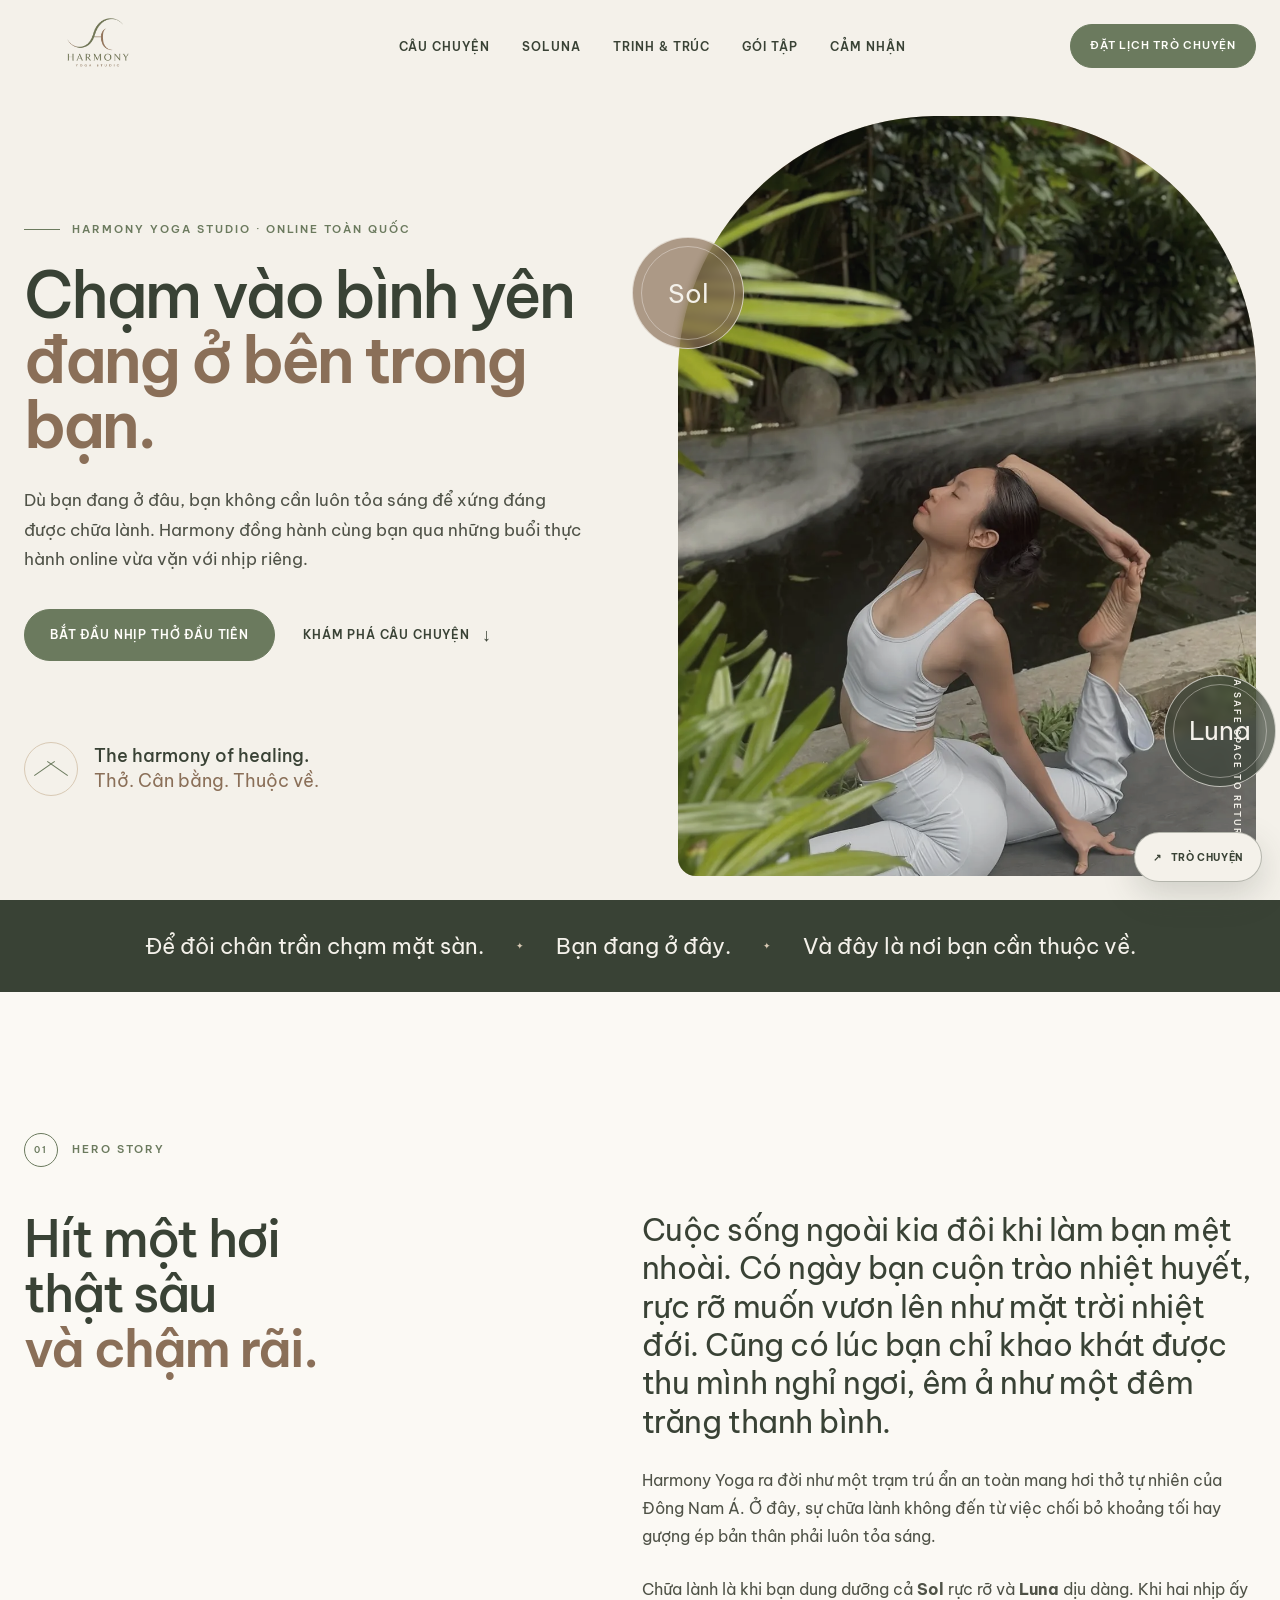
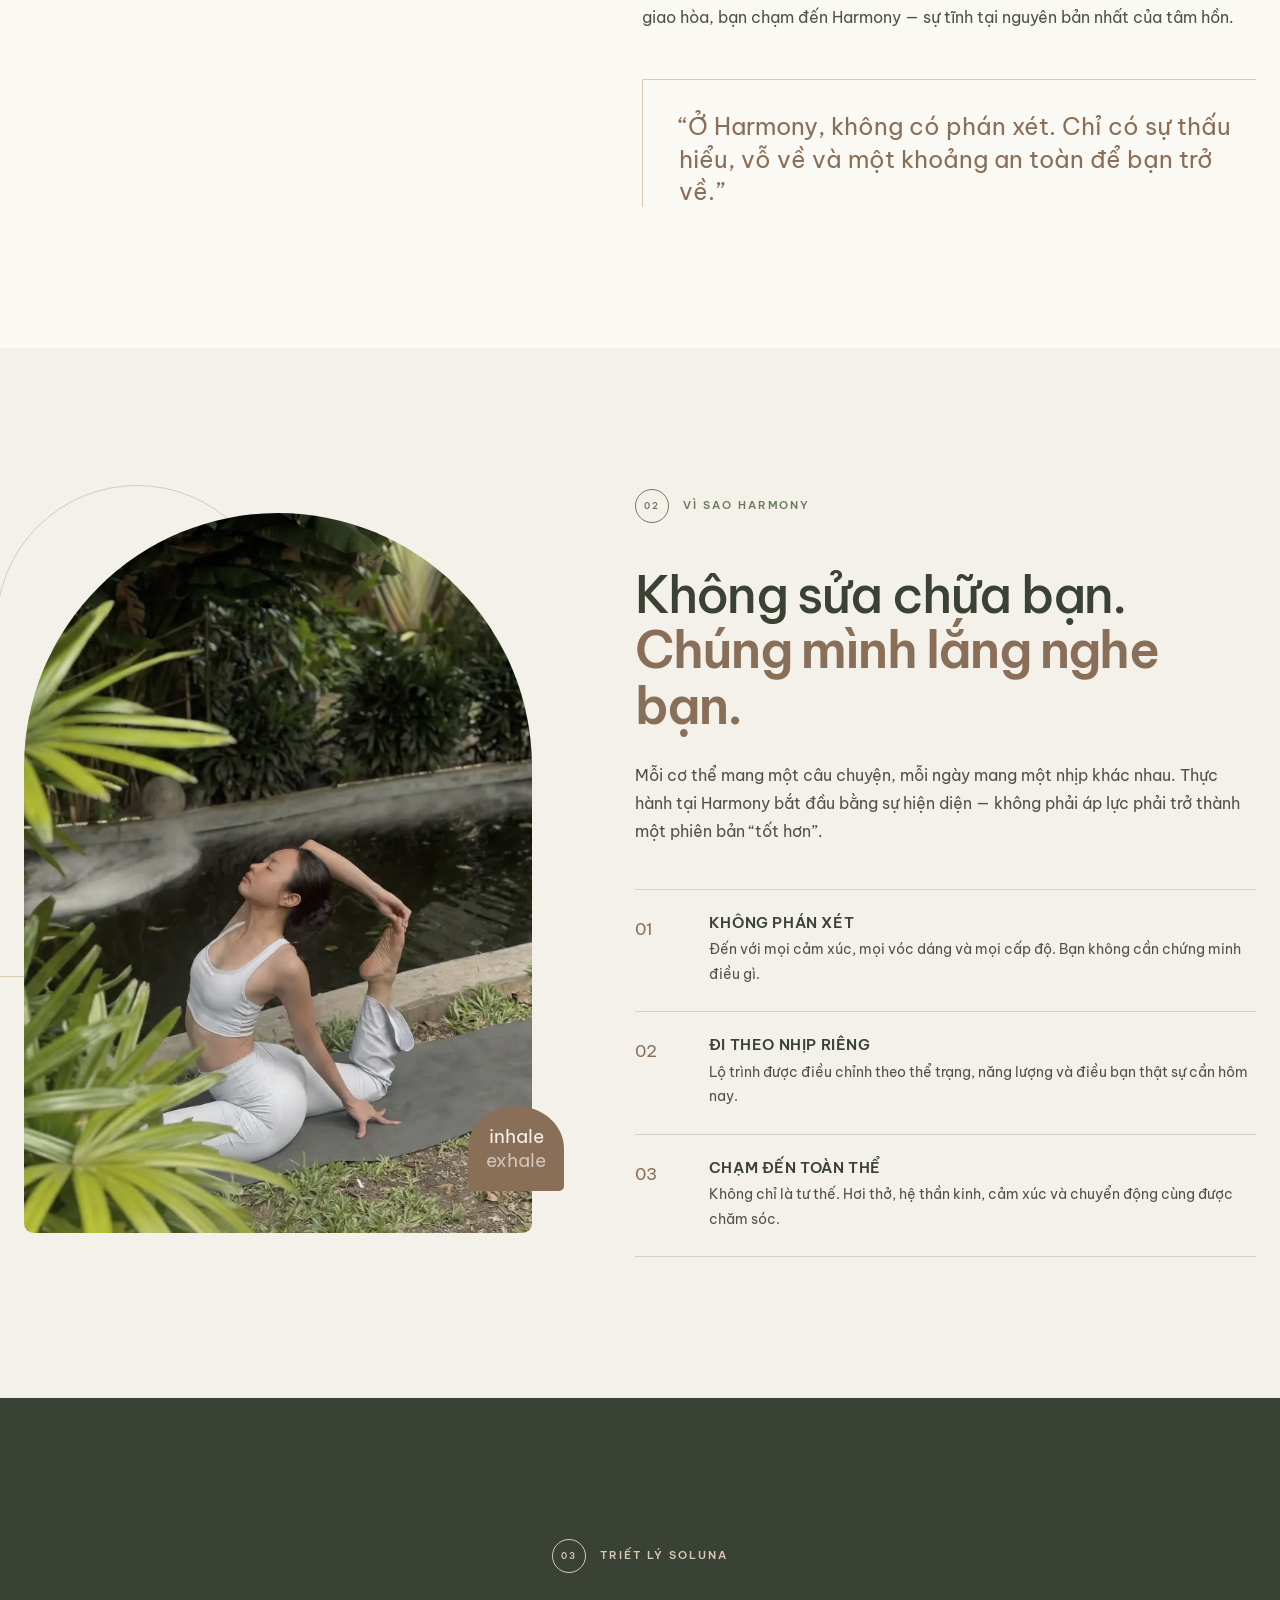
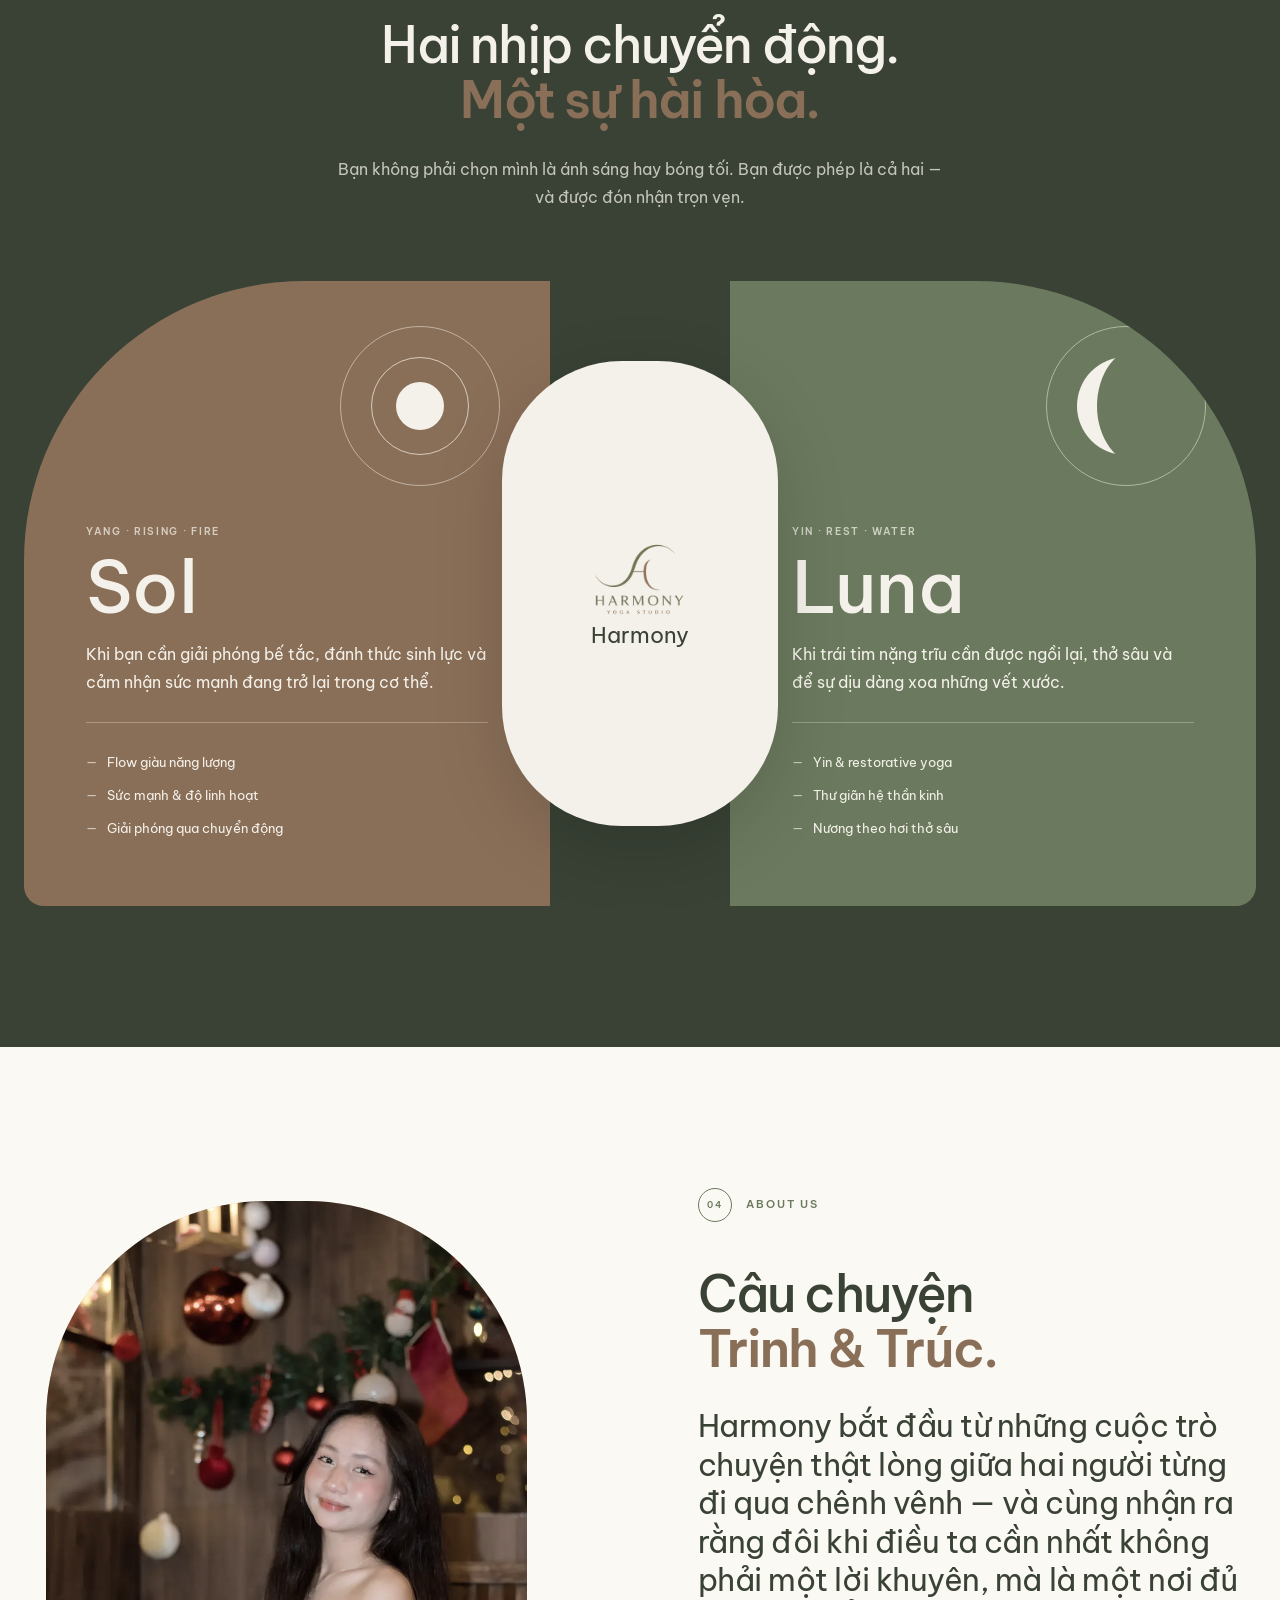
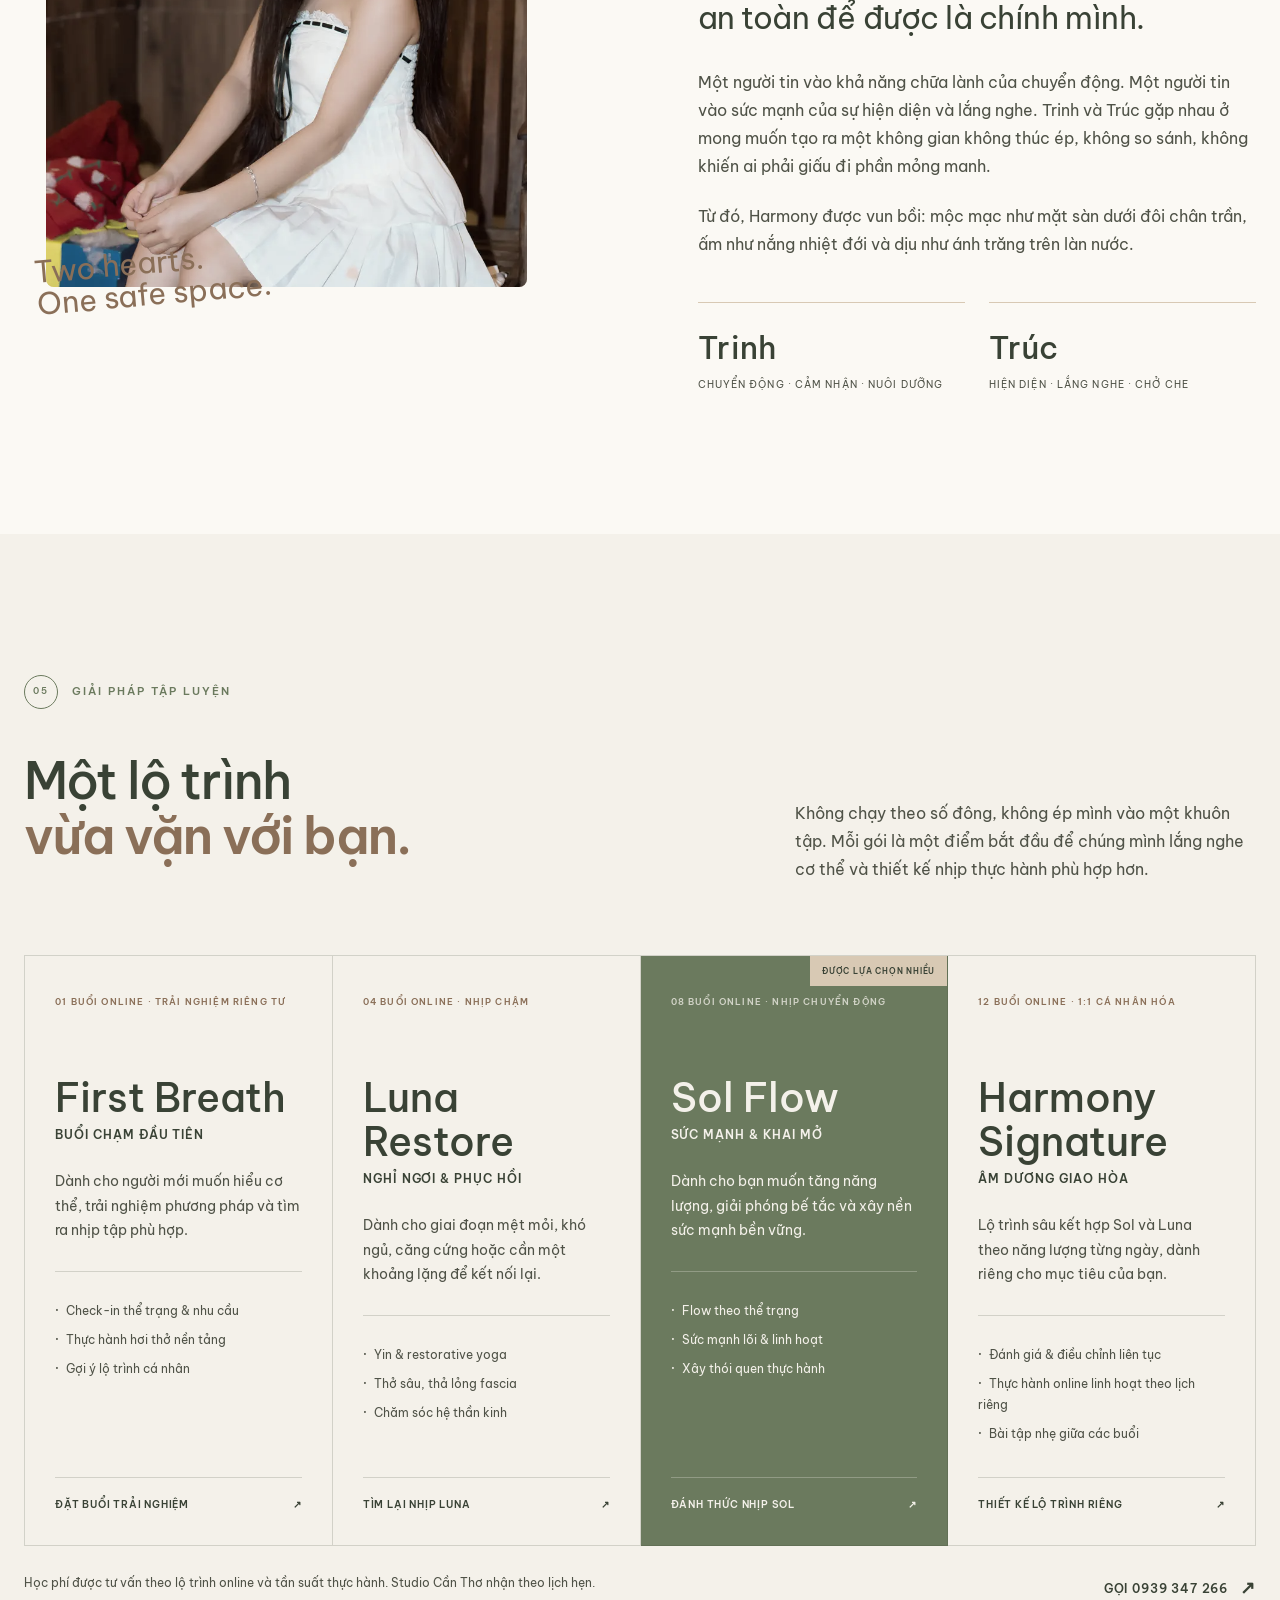
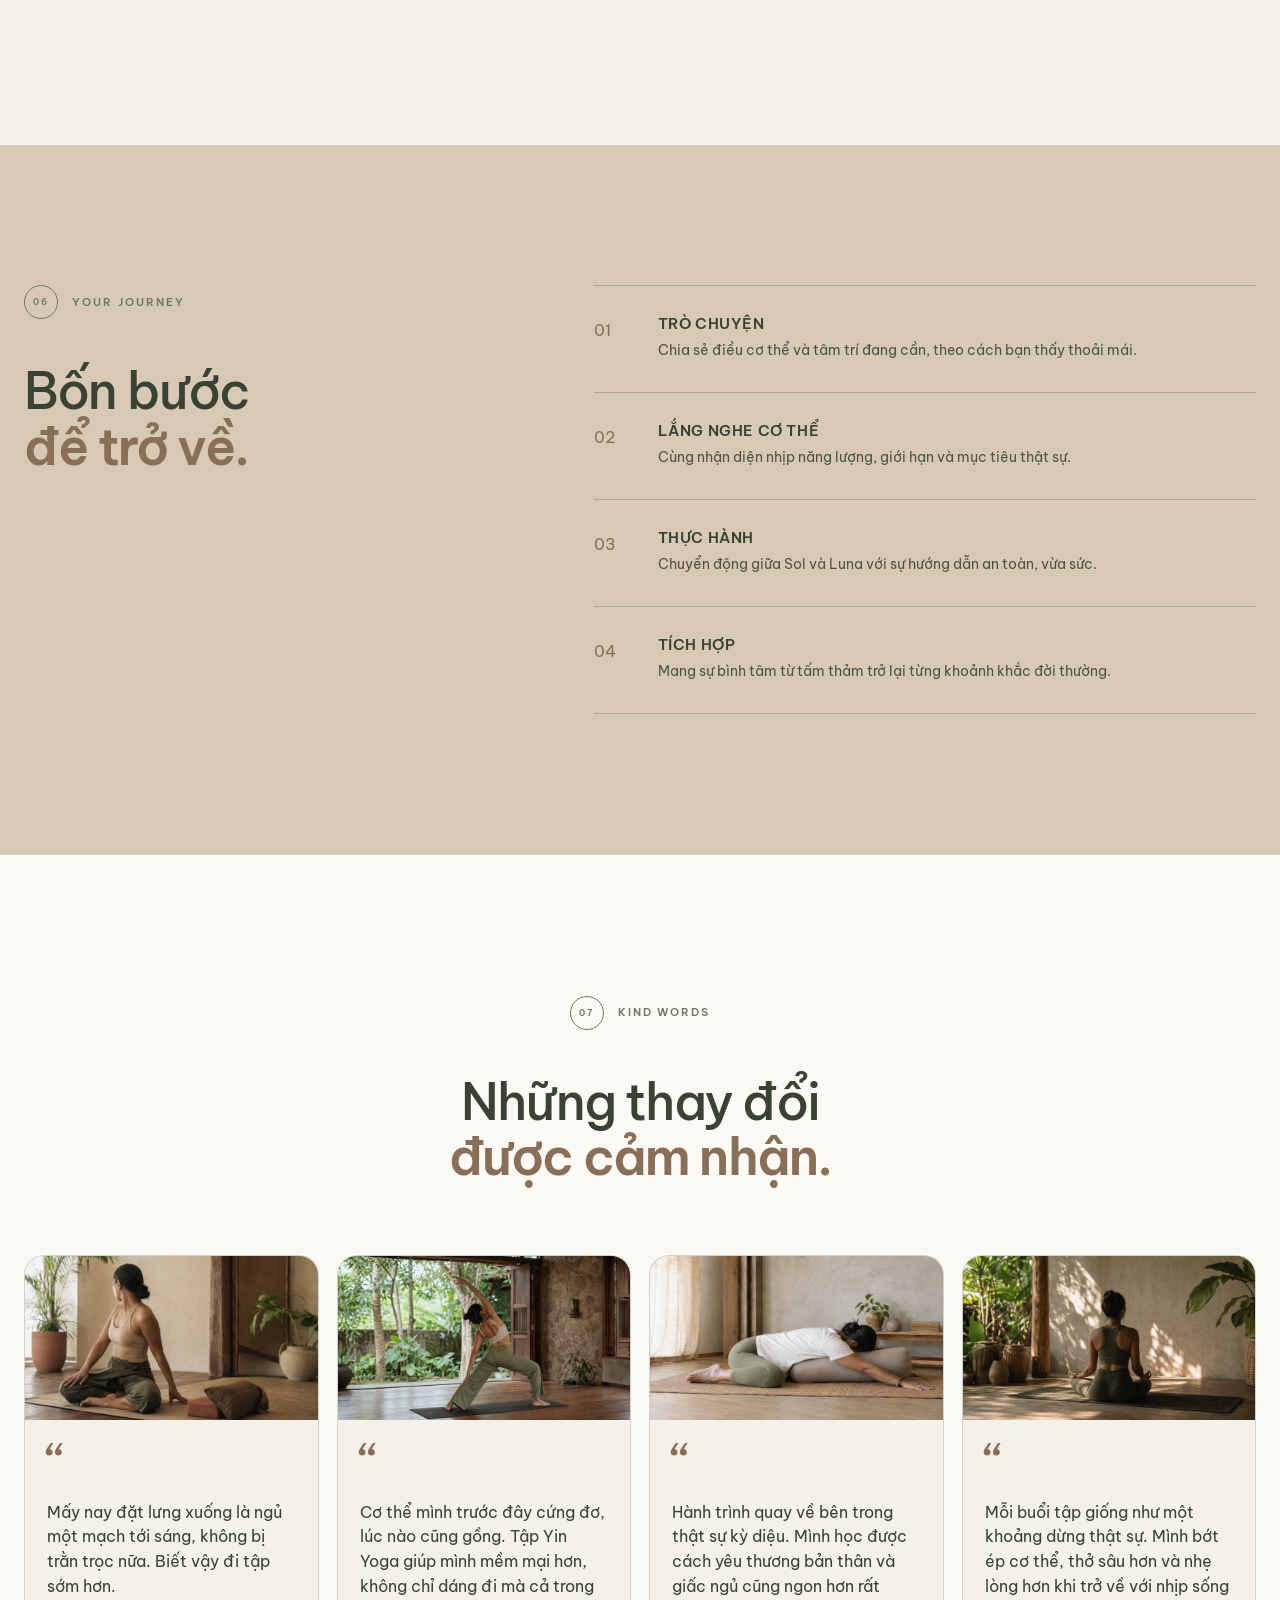
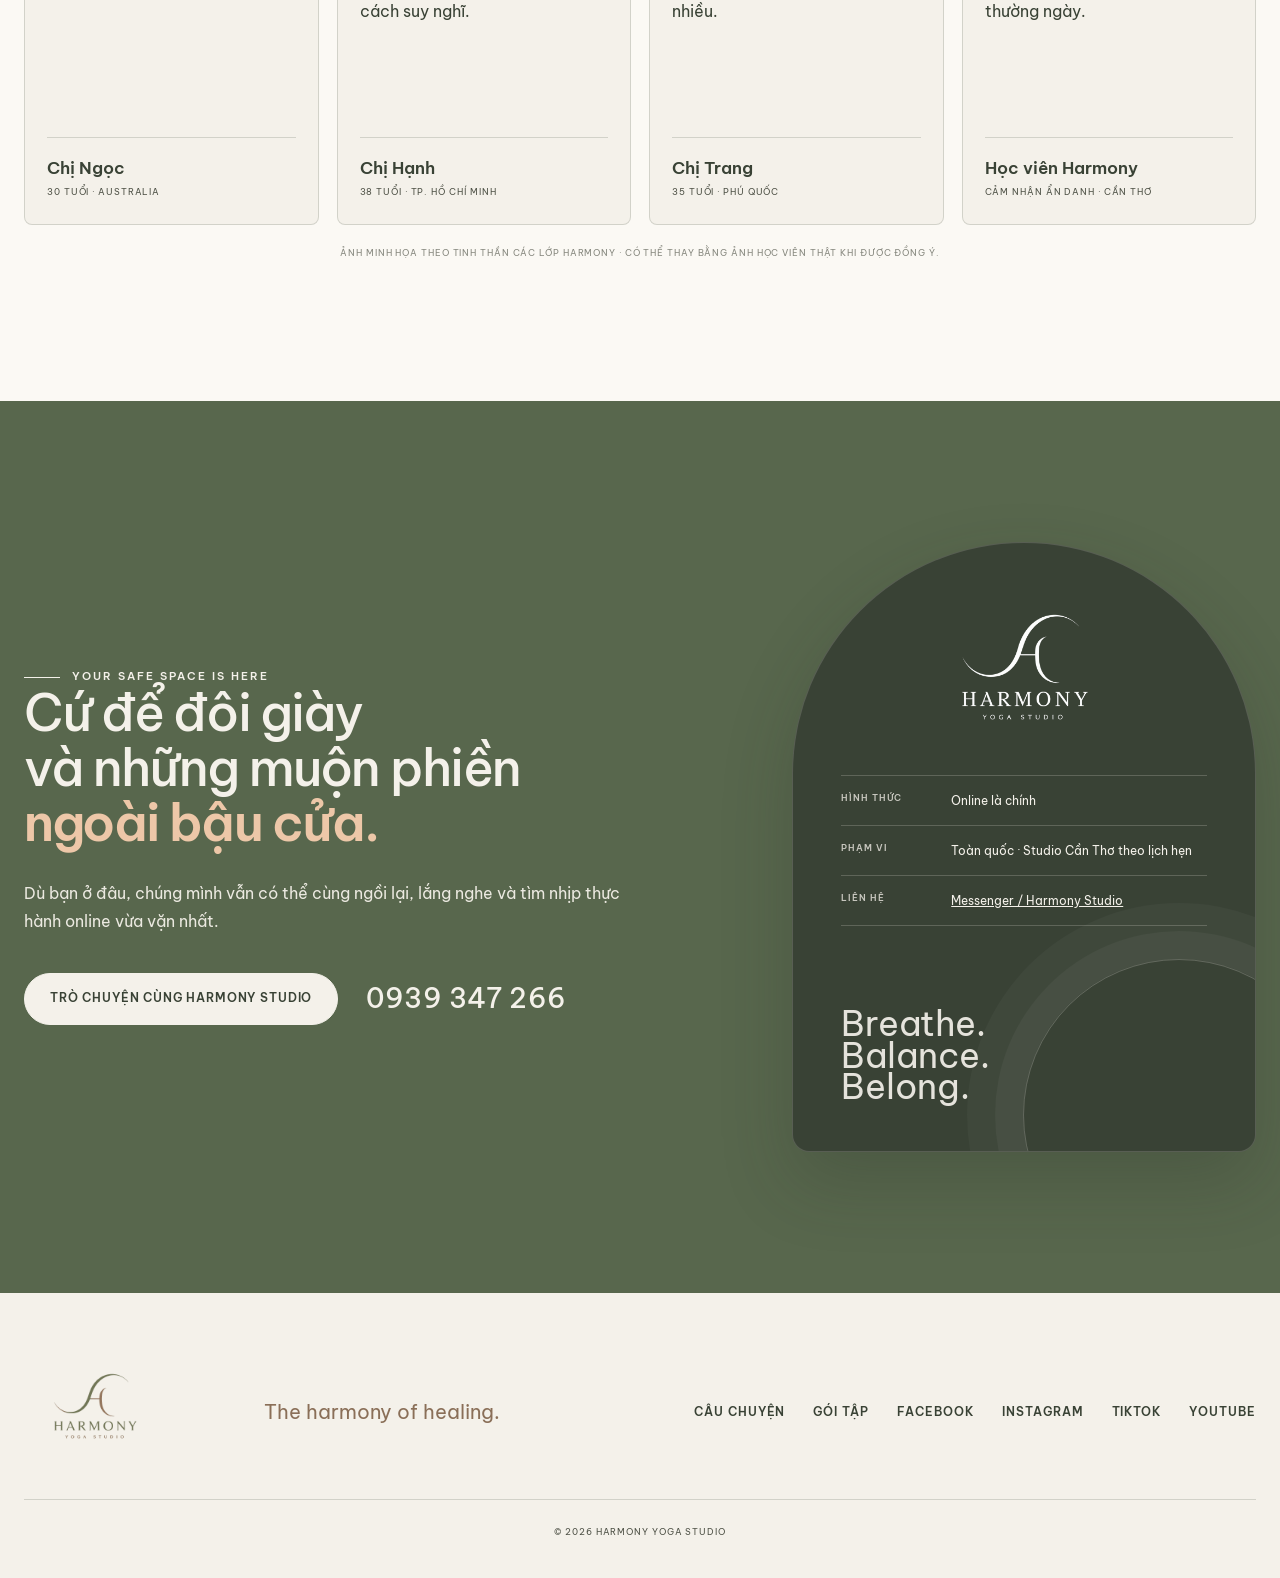
==== commit b66f0207: "Make online yoga the primary offering" ====
--- a/harmony-yoga-studio/index.html
+++ b/harmony-yoga-studio/index.html
@@ -6,15 +6,15 @@
   <meta name="theme-color" content="#6B7A5E">
   <meta name="robots" content="index, follow">
 
-  <title>Harmony Yoga Studio | The harmony of healing</title>
-  <meta name="description" content="Harmony Yoga là không gian chữa lành an toàn tại Cần Thơ, nơi Sol và Luna giao hòa qua yoga, hơi thở và những lộ trình tập luyện được thiết kế theo nhịp riêng của bạn.">
-  <meta name="keywords" content="Harmony Yoga Studio, yoga chữa lành Cần Thơ, yoga 1 kèm 1, Yin Yoga, Soluna, yoga cho người mới">
+  <title>Harmony Yoga Studio | Yoga online cá nhân hóa</title>
+  <meta name="description" content="Harmony Yoga Studio mang đến các lớp yoga online cá nhân hóa trên toàn quốc, kết hợp Sol và Luna qua chuyển động, hơi thở và lộ trình vừa vặn với nhịp riêng của bạn.">
+  <meta name="keywords" content="Harmony Yoga Studio, yoga online, yoga online cá nhân hóa, yoga online cho người mới, Yin Yoga online, Soluna, yoga Cần Thơ">
   <link rel="canonical" href="https://diemtrinh.vercel.app/harmony-yoga-studio">
 
   <meta property="og:type" content="website">
   <meta property="og:locale" content="vi_VN">
-  <meta property="og:title" content="Harmony Yoga Studio — The harmony of healing">
-  <meta property="og:description" content="Một trạm trú ẩn an toàn để bạn thở, chuyển động và trở về với sự hài hòa bên trong.">
+  <meta property="og:title" content="Harmony Yoga Studio — Yoga online cá nhân hóa">
+  <meta property="og:description" content="Yoga online cá nhân hóa trên toàn quốc — một khoảng an toàn để bạn thở, chuyển động và trở về với sự hài hòa bên trong.">
   <meta property="og:url" content="https://diemtrinh.vercel.app/harmony-yoga-studio">
   <meta property="og:image" content="https://raw.githubusercontent.com/bietdoitinhnhue/diemtrinh/main/harmony-yoga-studio/assets/harmony-meditation.webp">
   <meta name="twitter:card" content="summary_large_image">
@@ -30,7 +30,7 @@
     "@context": "https://schema.org",
     "@type": "HealthClub",
     "name": "Harmony Yoga Studio",
-    "description": "Không gian yoga và chữa lành theo tinh thần Soluna, kết hợp nhịp chuyển động giàu năng lượng và thực hành phục hồi dịu dàng.",
+    "description": "Lớp yoga online cá nhân hóa trên toàn quốc theo tinh thần Soluna, kết hợp nhịp chuyển động giàu năng lượng và thực hành phục hồi dịu dàng.",
     "url": "https://diemtrinh.vercel.app/harmony-yoga-studio",
     "telephone": "+84939347266",
     "image": "https://raw.githubusercontent.com/bietdoitinhnhue/diemtrinh/main/harmony-yoga-studio/assets/harmony-meditation.webp",
@@ -39,6 +39,11 @@
       "addressLocality": "Cần Thơ",
       "addressCountry": "VN"
     },
+    "areaServed": {
+      "@type": "Country",
+      "name": "Việt Nam"
+    },
+    "serviceType": "Yoga online cá nhân hóa",
     "sameAs": [
       "https://www.facebook.com/harmonystudioyoga/",
       "https://www.instagram.com/harmonystudioyoga/",
@@ -86,9 +91,9 @@
   <main id="main">
     <section class="hero" id="home">
       <div class="hero-copy reveal">
-        <p class="eyebrow"><span></span> Harmony Yoga Studio · Cần Thơ</p>
+        <p class="eyebrow"><span></span> Harmony Yoga Studio · Online toàn quốc</p>
         <h1>Chạm vào bình yên<br><em>đang ở bên trong bạn.</em></h1>
-        <p class="hero-lead">Bạn không cần luôn tỏa sáng để xứng đáng được chữa lành. Chỉ cần đến đây với vẹn nguyên con người thật của mình.</p>
+        <p class="hero-lead">Dù bạn đang ở đâu, bạn không cần luôn tỏa sáng để xứng đáng được chữa lành. Harmony đồng hành cùng bạn qua những buổi thực hành online vừa vặn với nhịp riêng.</p>
         <div class="hero-actions">
           <a class="button" href="https://m.me/harmonystudioyoga" target="_blank" rel="noopener noreferrer">Bắt đầu nhịp thở đầu tiên</a>
           <a class="text-link" href="#story">Khám phá câu chuyện <span aria-hidden="true">↓</span></a>
@@ -230,7 +235,7 @@
 
       <div class="program-grid">
         <article class="program-card reveal">
-          <p class="program-meta">01 buổi · Trải nghiệm riêng tư</p>
+          <p class="program-meta">01 buổi online · Trải nghiệm riêng tư</p>
           <h3>First Breath</h3>
           <p class="program-subtitle">Buổi chạm đầu tiên</p>
           <p>Dành cho người mới muốn hiểu cơ thể, trải nghiệm phương pháp và tìm ra nhịp tập phù hợp.</p>
@@ -243,7 +248,7 @@
         </article>
 
         <article class="program-card reveal">
-          <p class="program-meta">04 buổi · Nhịp chậm</p>
+          <p class="program-meta">04 buổi online · Nhịp chậm</p>
           <h3>Luna Restore</h3>
           <p class="program-subtitle">Nghỉ ngơi &amp; phục hồi</p>
           <p>Dành cho giai đoạn mệt mỏi, khó ngủ, căng cứng hoặc cần một khoảng lặng để kết nối lại.</p>
@@ -257,7 +262,7 @@
 
         <article class="program-card program-featured reveal">
           <p class="program-badge">Được lựa chọn nhiều</p>
-          <p class="program-meta">08 buổi · Nhịp chuyển động</p>
+          <p class="program-meta">08 buổi online · Nhịp chuyển động</p>
           <h3>Sol Flow</h3>
           <p class="program-subtitle">Sức mạnh &amp; khai mở</p>
           <p>Dành cho bạn muốn tăng năng lượng, giải phóng bế tắc và xây nền sức mạnh bền vững.</p>
@@ -270,13 +275,13 @@
         </article>
 
         <article class="program-card reveal">
-          <p class="program-meta">12 buổi · 1:1 cá nhân hóa</p>
+          <p class="program-meta">12 buổi online · 1:1 cá nhân hóa</p>
           <h3>Harmony Signature</h3>
           <p class="program-subtitle">Âm Dương giao hòa</p>
           <p>Lộ trình sâu kết hợp Sol và Luna theo năng lượng từng ngày, dành riêng cho mục tiêu của bạn.</p>
           <ul>
             <li>Đánh giá &amp; điều chỉnh liên tục</li>
-            <li>Thực hành studio hoặc online</li>
+            <li>Thực hành online linh hoạt theo lịch riêng</li>
             <li>Bài tập nhẹ giữa các buổi</li>
           </ul>
           <a href="https://m.me/harmonystudioyoga" target="_blank" rel="noopener noreferrer">Thiết kế lộ trình riêng <span>↗</span></a>
@@ -284,7 +289,7 @@
       </div>
 
       <div class="pricing-note reveal">
-        <span>Học phí được tư vấn theo hình thức studio / online và tần suất thực hành.</span>
+        <span>Học phí được tư vấn theo lộ trình online và tần suất thực hành. Studio Cần Thơ nhận theo lịch hẹn.</span>
         <a class="text-link" href="tel:+84939347266">Gọi&nbsp;0939&nbsp;347&nbsp;266 <span aria-hidden="true">↗</span></a>
       </div>
     </section>
@@ -350,7 +355,7 @@
         <div class="contact-copy reveal">
           <p class="eyebrow light"><span></span> Your safe space is here</p>
           <h2>Cứ để đôi giày<br>và những muộn phiền<br><em>ngoài bậu cửa.</em></h2>
-          <p>Đến đây với vẹn nguyên con người thật của bạn. Chúng mình sẽ cùng ngồi lại, lắng nghe và tìm nhịp thực hành vừa vặn nhất.</p>
+          <p>Dù bạn ở đâu, chúng mình vẫn có thể cùng ngồi lại, lắng nghe và tìm nhịp thực hành online vừa vặn nhất.</p>
           <div class="contact-actions">
             <a class="button button-light" href="https://m.me/harmonystudioyoga" target="_blank" rel="noopener noreferrer">Trò chuyện cùng Harmony Studio</a>
             <a class="contact-phone" href="tel:+84939347266">0939&nbsp;347&nbsp;266</a>
@@ -360,8 +365,8 @@
         <div class="contact-card reveal reveal-delay">
           <img src="/harmony-yoga-studio/assets/harmony-logo-reverse.png" alt="Harmony Yoga Studio" width="300" height="197" loading="lazy">
           <div class="contact-details">
-            <p><span>Không gian</span>Studio &amp; Online</p>
-            <p><span>Khu vực</span>Cần Thơ · Theo lịch hẹn</p>
+            <p><span>Hình thức</span>Online là chính</p>
+            <p><span>Phạm vi</span>Toàn quốc · Studio Cần Thơ theo lịch hẹn</p>
             <p><span>Liên hệ</span><a href="https://m.me/harmonystudioyoga" target="_blank" rel="noopener noreferrer">Messenger / Harmony Studio</a></p>
           </div>
           <p class="contact-mantra">Breathe.<br>Balance.<br>Belong.</p>
--- a/harmony-yoga-studio/styles.css
+++ b/harmony-yoga-studio/styles.css
@@ -366,21 +366,22 @@
 .testimonial figcaption span, .testimonial-source { font-size: 9px; letter-spacing: .1em; text-transform: uppercase; }
 .testimonial-source { margin: 20px 0 0; color: rgba(79, 82, 71, .68); text-align: center; }
 
-.contact { color: var(--ivory); background: var(--moss); }
+.contact { color: var(--ivory); background: #58674D; }
 .contact-inner { display: grid; grid-template-columns: 1.15fr .85fr; gap: clamp(70px, 11vw, 170px); align-items: center; }
 .contact-copy h2 { color: var(--ivory); }
-.eyebrow.light { color: var(--ivory); opacity: .72; }
-.contact-copy > p:not(.eyebrow) { max-width: 610px; color: rgba(244, 241, 234, .8); }
+.contact-copy h2 em { color: #EDC7A8; }
+.eyebrow.light { color: var(--ivory); opacity: 1; }
+.contact-copy > p:not(.eyebrow) { max-width: 610px; color: rgba(244, 241, 234, .94); }
 .contact-actions { margin-top: 38px; display: flex; flex-wrap: wrap; align-items: center; gap: 28px; }
-.contact-phone { color: var(--ivory); font-family: var(--serif); font-size: 25px; text-decoration: none; }
-.contact-card { min-height: 610px; padding: 48px; position: relative; display: flex; flex-direction: column; color: var(--ivory); background: var(--deep); border-radius: 240px 240px 18px 18px; overflow: hidden; }
+.contact-phone { color: var(--ivory); font-family: var(--serif); font-size: 27px; font-weight: 500; letter-spacing: .02em; text-decoration: none; }
+.contact-card { min-height: 610px; padding: 48px; position: relative; display: flex; flex-direction: column; color: var(--ivory); background: var(--deep); border: 1px solid rgba(244, 241, 234, .16); border-radius: 240px 240px 18px 18px; box-shadow: 0 30px 70px rgba(39, 48, 36, .24); overflow: hidden; }
 .contact-card::after { content: ""; position: absolute; right: -80px; bottom: -120px; width: 310px; height: 310px; border: 1px solid rgba(244, 241, 234, .22); border-radius: 50%; box-shadow: 0 0 0 28px rgba(244, 241, 234, .04), 0 0 0 56px rgba(244, 241, 234, .03); }
 .contact-card img { width: 210px; height: auto; margin: 12px auto 22px; object-fit: contain; }
 .contact-details { margin-top: 10px; border-top: 1px solid rgba(244, 241, 234, .2); }
 .contact-details p { margin: 0; padding: 14px 0; display: grid; grid-template-columns: 110px 1fr; border-bottom: 1px solid rgba(244, 241, 234, .2); font-size: 12px; }
-.contact-details span { color: rgba(244, 241, 234, .55); font-size: 9px; letter-spacing: .1em; text-transform: uppercase; }
+.contact-details span { color: rgba(244, 241, 234, .76); font-size: 9px; font-weight: 600; letter-spacing: .1em; text-transform: uppercase; }
 .contact-details a { color: var(--ivory); }
-.contact-mantra { position: relative; z-index: 1; margin: auto 0 0; color: rgba(244, 241, 234, .78); font-family: var(--serif); font-size: 35px; font-style: normal; line-height: .9; }
+.contact-mantra { position: relative; z-index: 1; margin: auto 0 0; color: rgba(244, 241, 234, .92); font-family: var(--serif); font-size: 35px; font-style: normal; line-height: .9; }
 
 footer { padding: 70px 0 38px; background: var(--ivory); }
 .footer-inner { width: var(--container); margin: 0 auto; display: grid; grid-template-columns: 200px 1fr auto; align-items: center; gap: 40px; }
@@ -404,9 +405,9 @@
   align-items: center;
   justify-content: center;
   gap: 9px;
-  color: var(--ivory);
-  background: var(--brown);
-  border: 1px solid rgba(244, 241, 234, .45);
+  color: var(--deep);
+  background: var(--ivory);
+  border: 1px solid rgba(57, 66, 53, .34);
   border-radius: 999px;
   box-shadow: 0 12px 35px rgba(57, 66, 53, .2);
   font-family: var(--sans);
@@ -419,7 +420,7 @@
 }
 
 .floating-contact-toggle:hover,
-.floating-contact.is-open .floating-contact-toggle { background: var(--deep); transform: translateY(-3px); }
+.floating-contact.is-open .floating-contact-toggle { color: var(--deep); background: #EDC7A8; border-color: #EDC7A8; transform: translateY(-3px); }
 .contact-toggle-icon { transition: transform .25s ease; }
 .floating-contact.is-open .contact-toggle-icon { transform: rotate(135deg); }
 
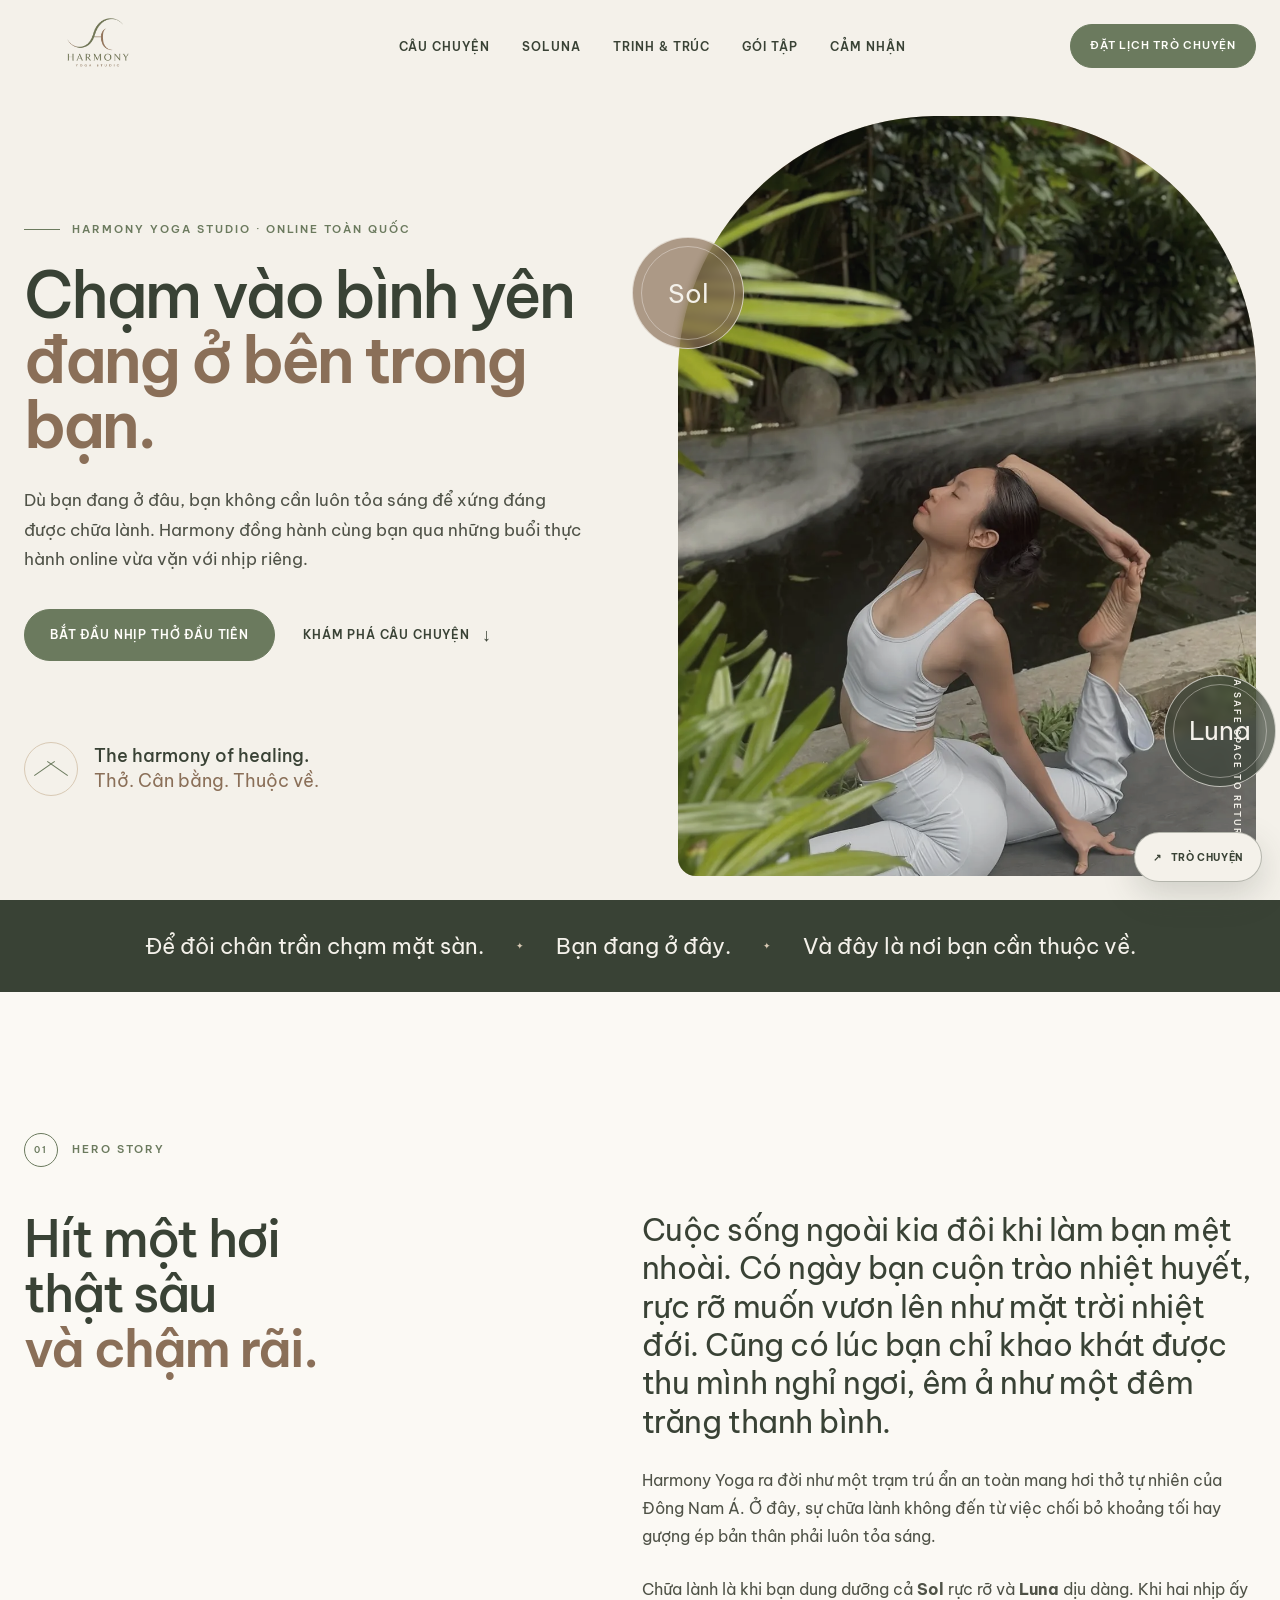
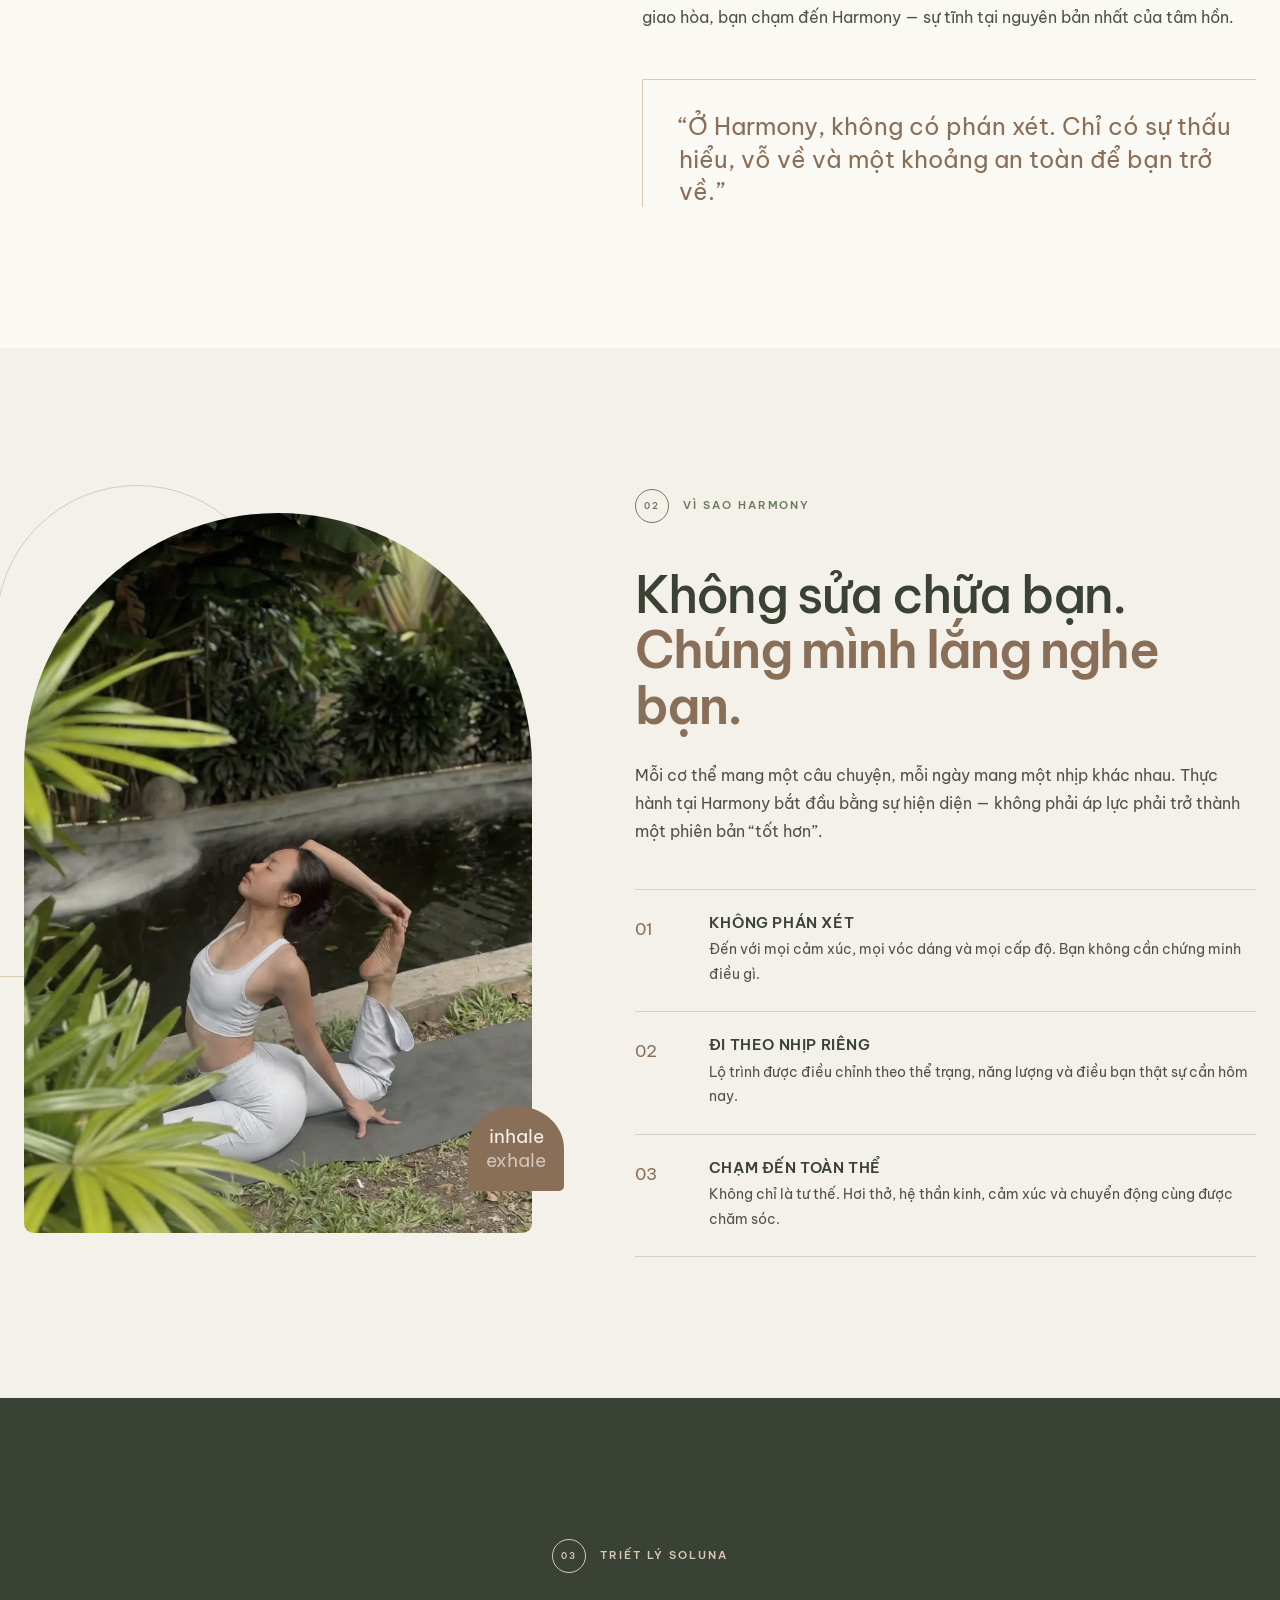
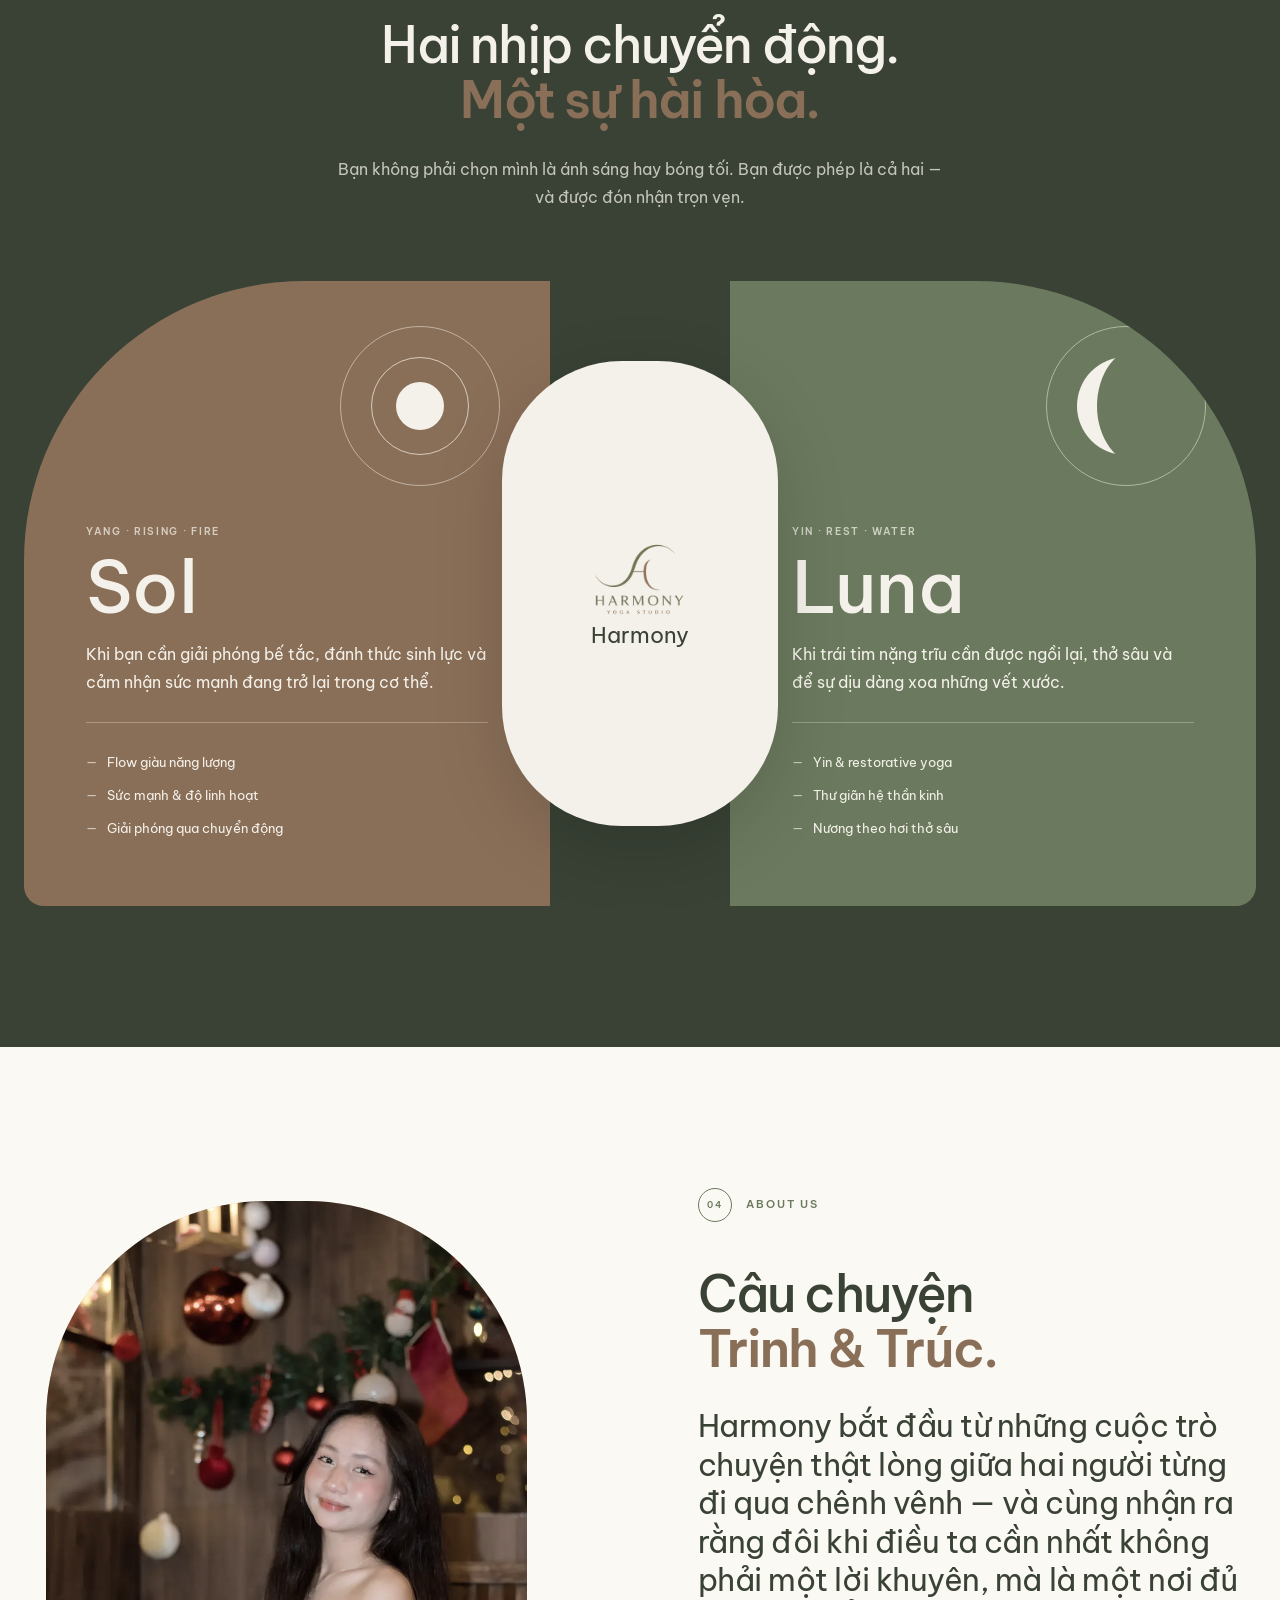
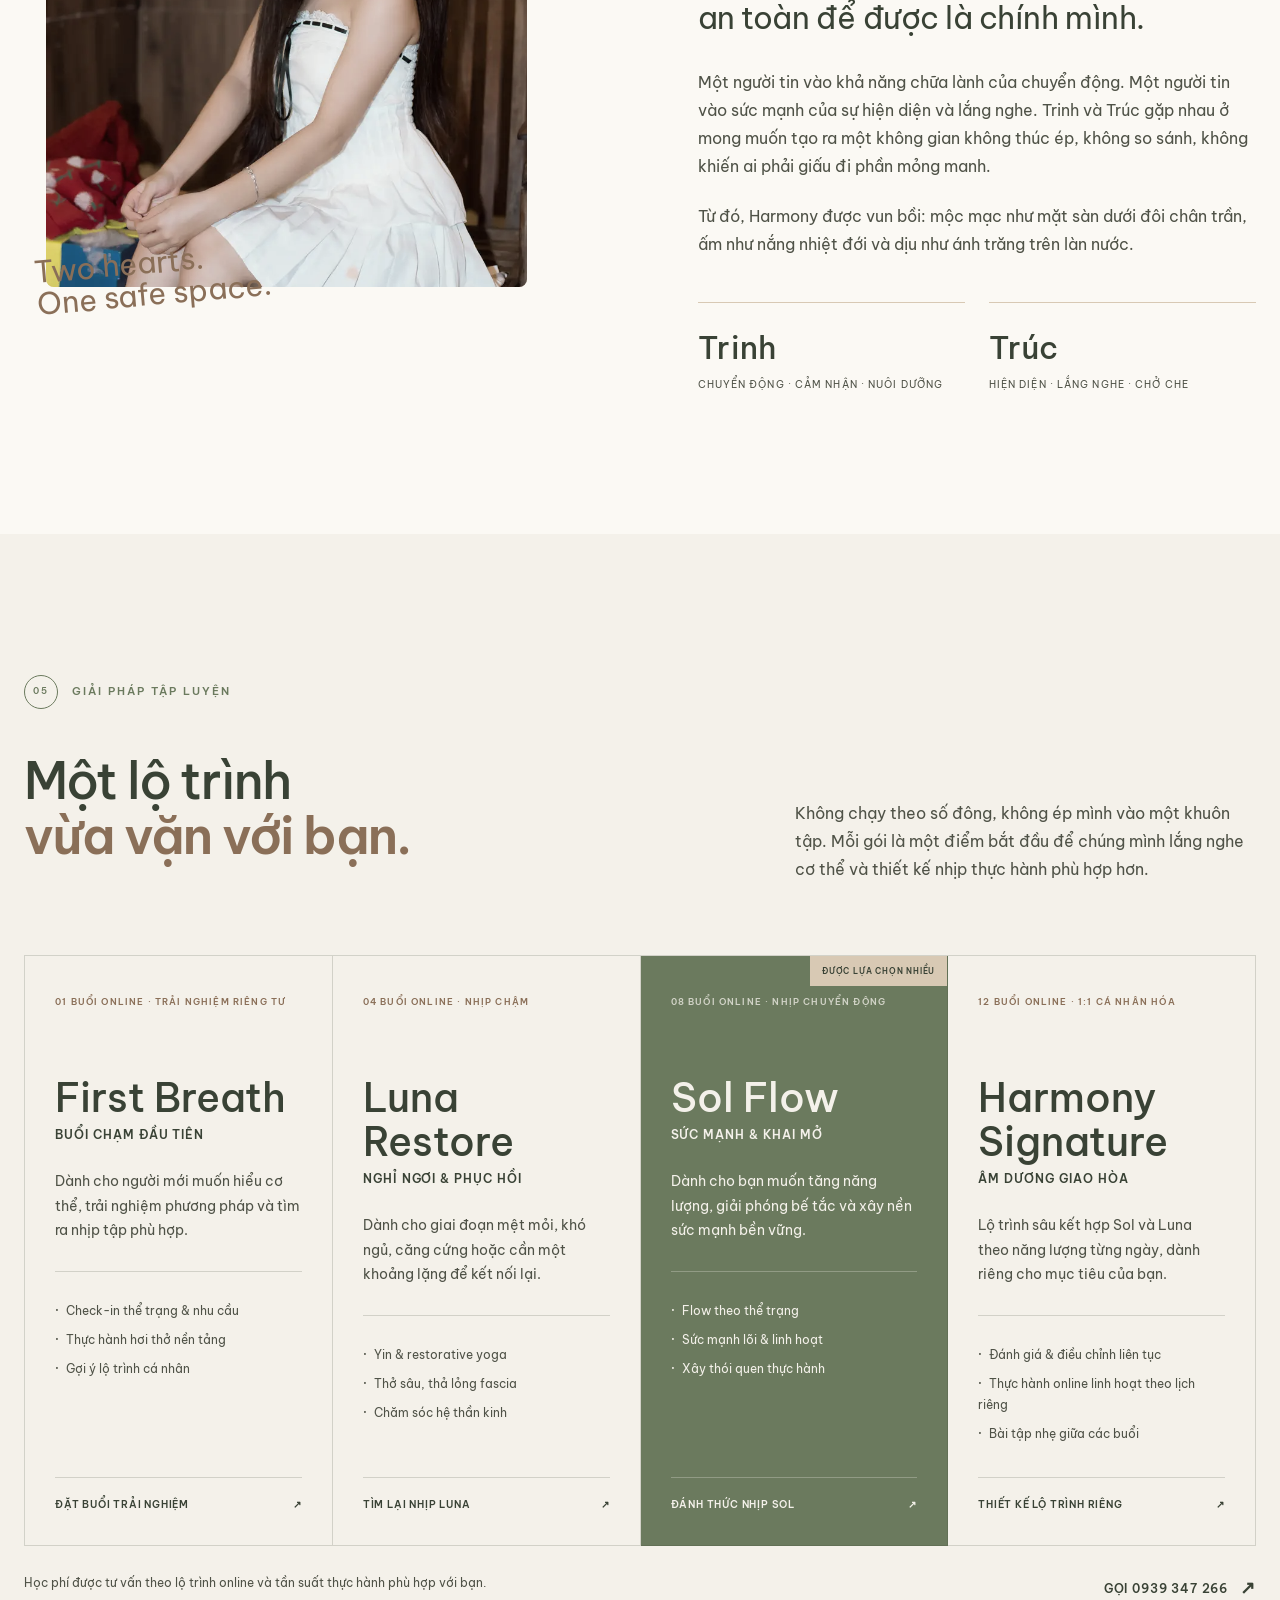
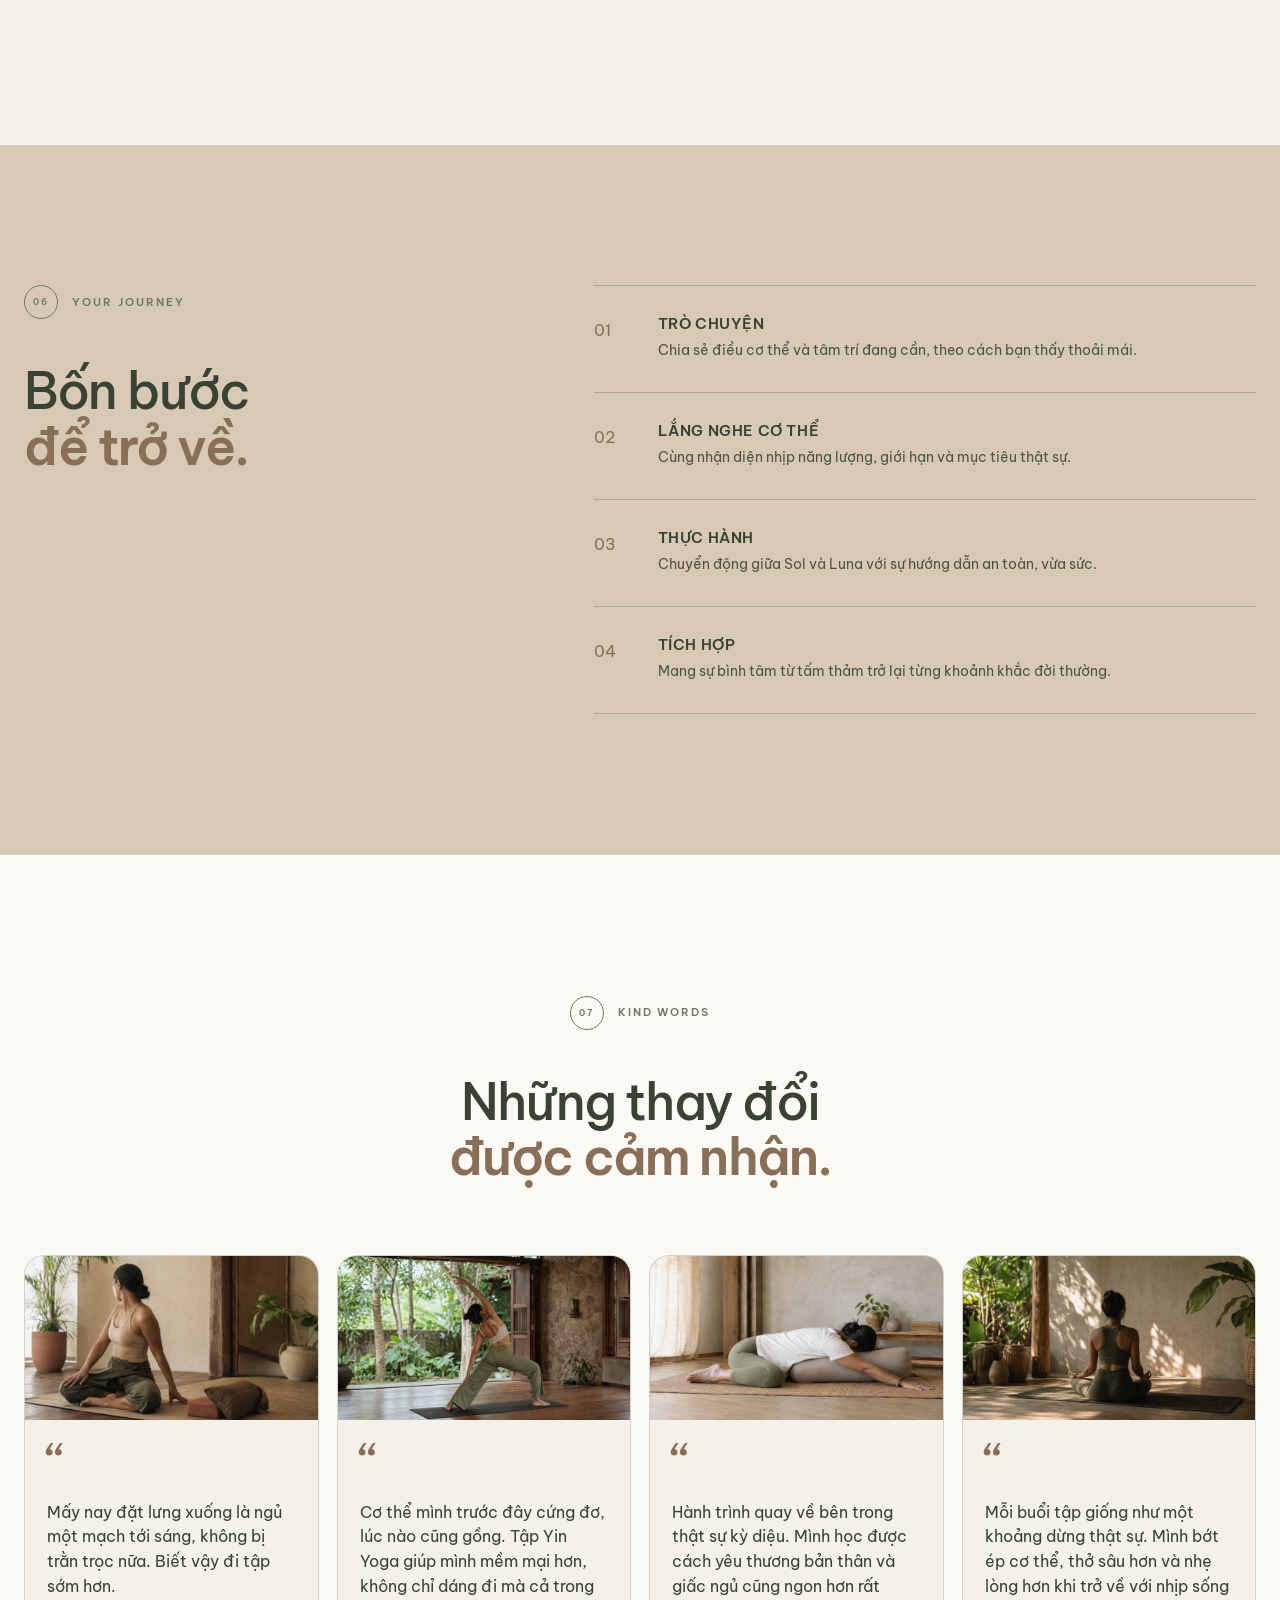
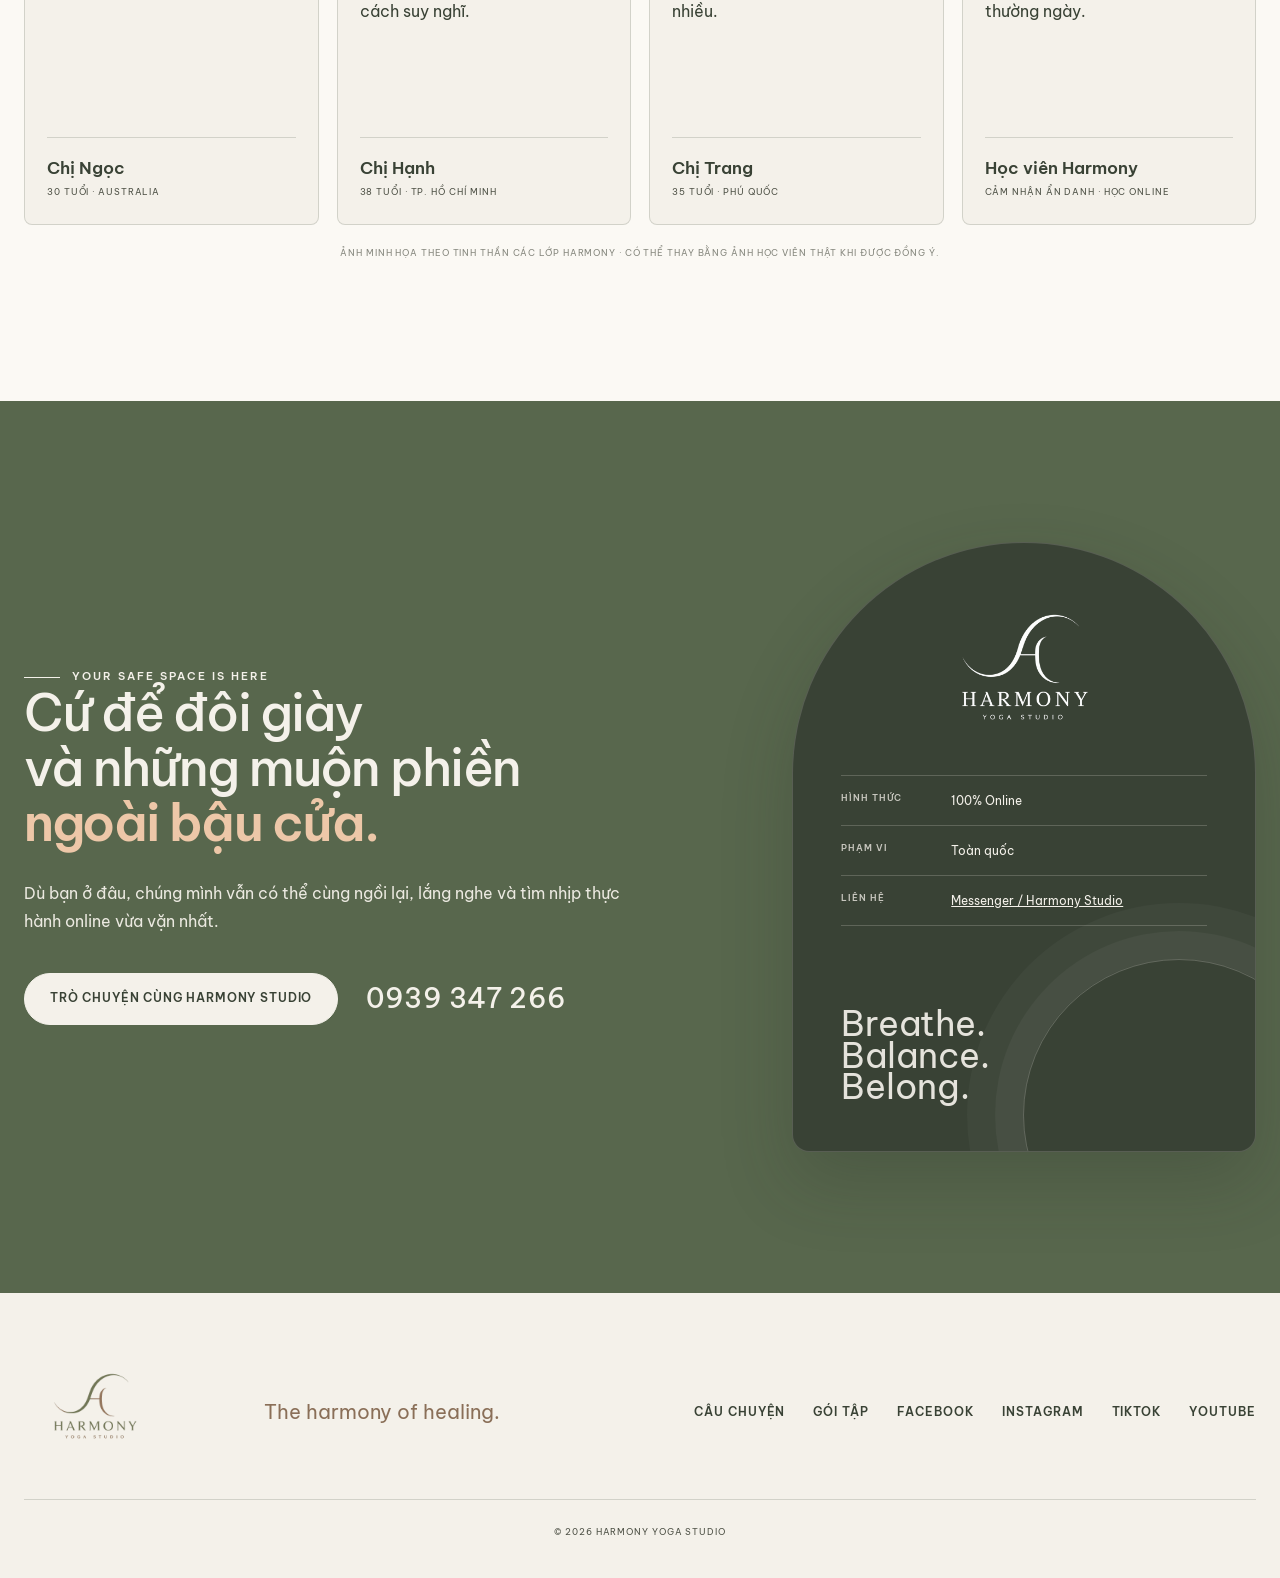
==== commit 867e3770: "Make Harmony Yoga fully online" ====
--- a/harmony-yoga-studio/index.html
+++ b/harmony-yoga-studio/index.html
@@ -8,7 +8,7 @@
 
   <title>Harmony Yoga Studio | Yoga online cá nhân hóa</title>
   <meta name="description" content="Harmony Yoga Studio mang đến các lớp yoga online cá nhân hóa trên toàn quốc, kết hợp Sol và Luna qua chuyển động, hơi thở và lộ trình vừa vặn với nhịp riêng của bạn.">
-  <meta name="keywords" content="Harmony Yoga Studio, yoga online, yoga online cá nhân hóa, yoga online cho người mới, Yin Yoga online, Soluna, yoga Cần Thơ">
+  <meta name="keywords" content="Harmony Yoga Studio, yoga online, yoga online cá nhân hóa, yoga online cho người mới, Yin Yoga online, yoga 1 kèm 1 online, Soluna">
   <link rel="canonical" href="https://diemtrinh.vercel.app/harmony-yoga-studio">
 
   <meta property="og:type" content="website">
@@ -28,17 +28,12 @@
   <script type="application/ld+json">
   {
     "@context": "https://schema.org",
-    "@type": "HealthClub",
+    "@type": "Organization",
     "name": "Harmony Yoga Studio",
     "description": "Lớp yoga online cá nhân hóa trên toàn quốc theo tinh thần Soluna, kết hợp nhịp chuyển động giàu năng lượng và thực hành phục hồi dịu dàng.",
     "url": "https://diemtrinh.vercel.app/harmony-yoga-studio",
     "telephone": "+84939347266",
     "image": "https://raw.githubusercontent.com/bietdoitinhnhue/diemtrinh/main/harmony-yoga-studio/assets/harmony-meditation.webp",
-    "address": {
-      "@type": "PostalAddress",
-      "addressLocality": "Cần Thơ",
-      "addressCountry": "VN"
-    },
     "areaServed": {
       "@type": "Country",
       "name": "Việt Nam"
@@ -289,7 +284,7 @@
       </div>
 
       <div class="pricing-note reveal">
-        <span>Học phí được tư vấn theo lộ trình online và tần suất thực hành. Studio Cần Thơ nhận theo lịch hẹn.</span>
+        <span>Học phí được tư vấn theo lộ trình online và tần suất thực hành phù hợp với bạn.</span>
         <a class="text-link" href="tel:+84939347266">Gọi&nbsp;0939&nbsp;347&nbsp;266 <span aria-hidden="true">↗</span></a>
       </div>
     </section>
@@ -324,7 +319,7 @@
         </figure>
         <figure class="testimonial reveal">
           <div class="testimonial-image">
-            <img src="/harmony-yoga-studio/assets/harmony-student-flow.webp" alt="Khoảnh khắc thực hành yoga flow trong studio mở ra khu vườn" width="1600" height="900" loading="lazy">
+            <img src="/harmony-yoga-studio/assets/harmony-student-flow.webp" alt="Khoảnh khắc thực hành yoga flow online trong không gian xanh tại nhà" width="1600" height="900" loading="lazy">
           </div>
           <div class="quote-mark" aria-hidden="true">“</div>
           <blockquote>Cơ thể mình trước đây cứng đơ, lúc nào cũng gồng. Tập Yin Yoga giúp mình mềm mại hơn, không chỉ dáng đi mà cả trong cách suy nghĩ.</blockquote>
@@ -344,7 +339,7 @@
           </div>
           <div class="quote-mark" aria-hidden="true">“</div>
           <blockquote>Mỗi buổi tập giống như một khoảng dừng thật sự. Mình bớt ép cơ thể, thở sâu hơn và nhẹ lòng hơn khi trở về với nhịp sống thường ngày.</blockquote>
-          <figcaption><strong>Học viên Harmony</strong><span>Cảm nhận ẩn danh · Cần Thơ</span></figcaption>
+          <figcaption><strong>Học viên Harmony</strong><span>Cảm nhận ẩn danh · Học online</span></figcaption>
         </figure>
       </div>
       <p class="testimonial-source">Ảnh minh họa theo tinh thần các lớp Harmony · Có thể thay bằng ảnh học viên thật khi được đồng ý.</p>
@@ -365,8 +360,8 @@
         <div class="contact-card reveal reveal-delay">
           <img src="/harmony-yoga-studio/assets/harmony-logo-reverse.png" alt="Harmony Yoga Studio" width="300" height="197" loading="lazy">
           <div class="contact-details">
-            <p><span>Hình thức</span>Online là chính</p>
-            <p><span>Phạm vi</span>Toàn quốc · Studio Cần Thơ theo lịch hẹn</p>
+            <p><span>Hình thức</span>100% Online</p>
+            <p><span>Phạm vi</span>Toàn quốc</p>
             <p><span>Liên hệ</span><a href="https://m.me/harmonystudioyoga" target="_blank" rel="noopener noreferrer">Messenger / Harmony Studio</a></p>
           </div>
           <p class="contact-mantra">Breathe.<br>Balance.<br>Belong.</p>
